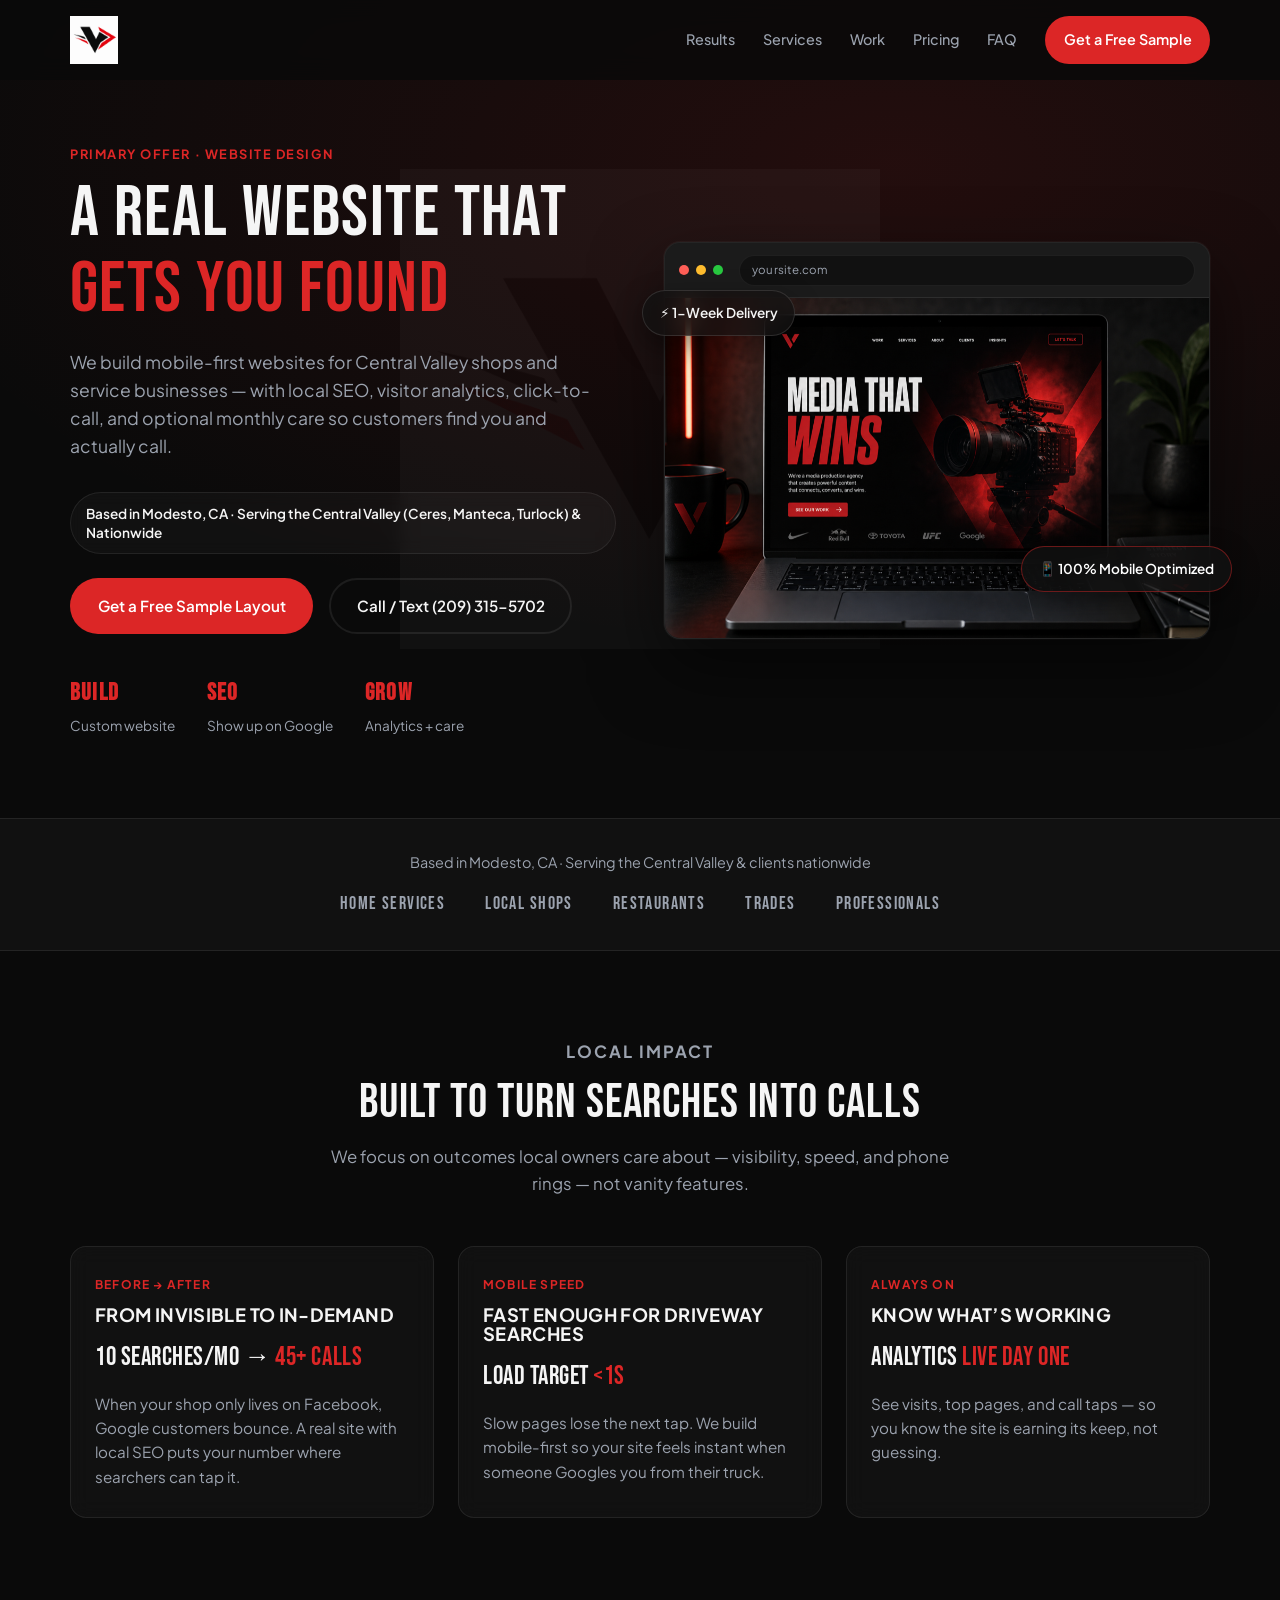
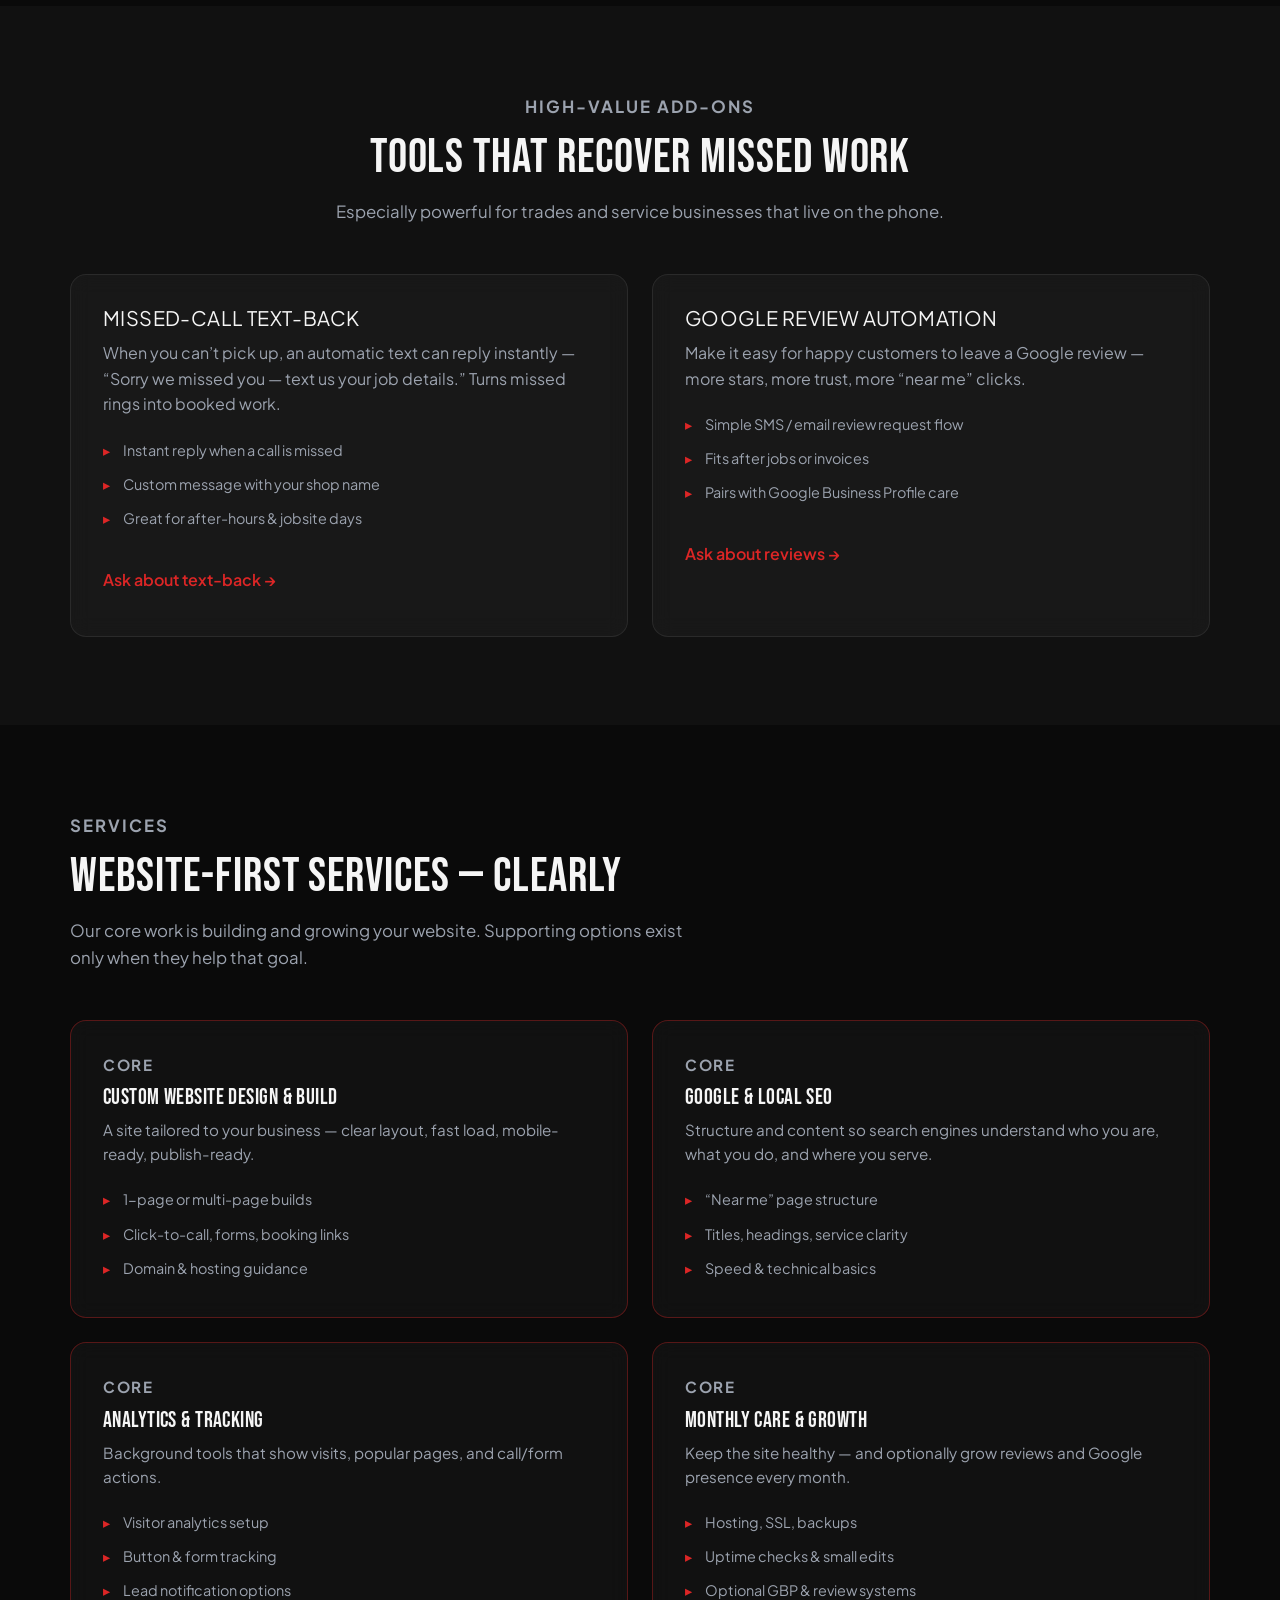
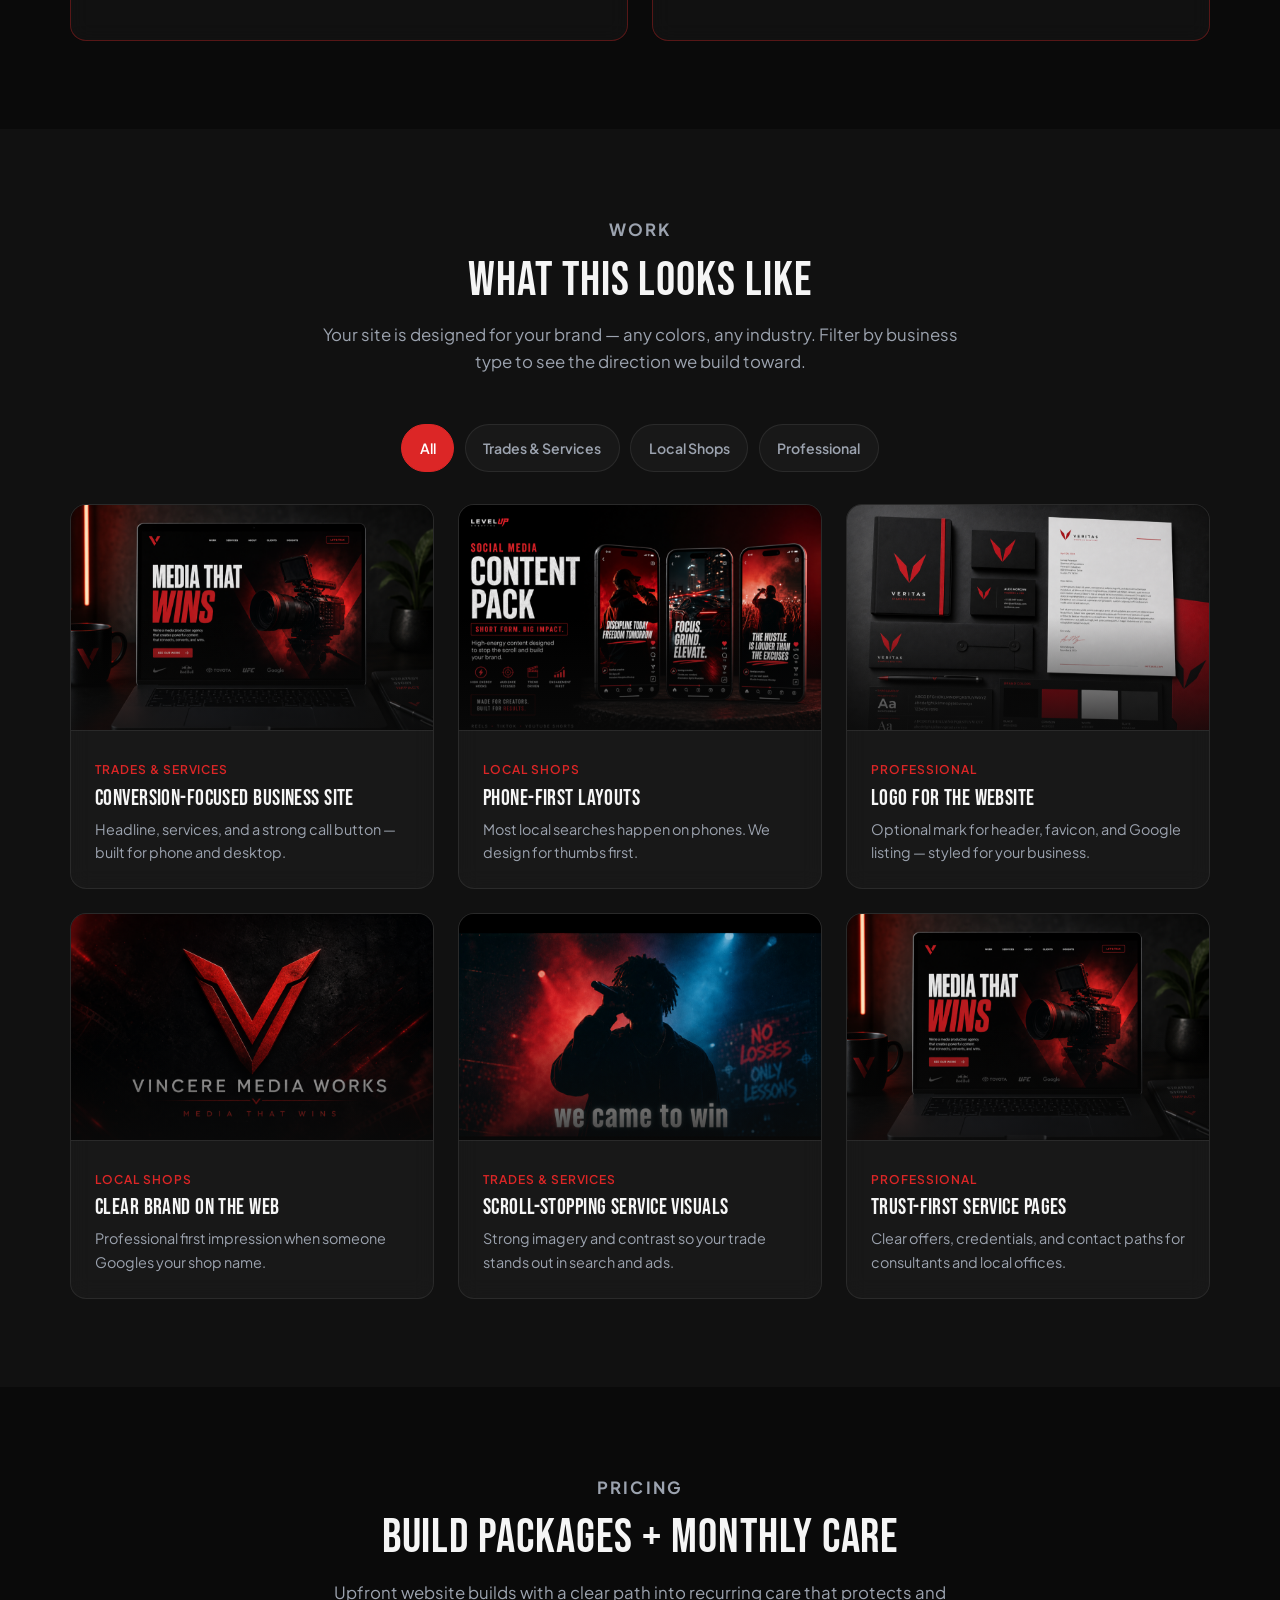
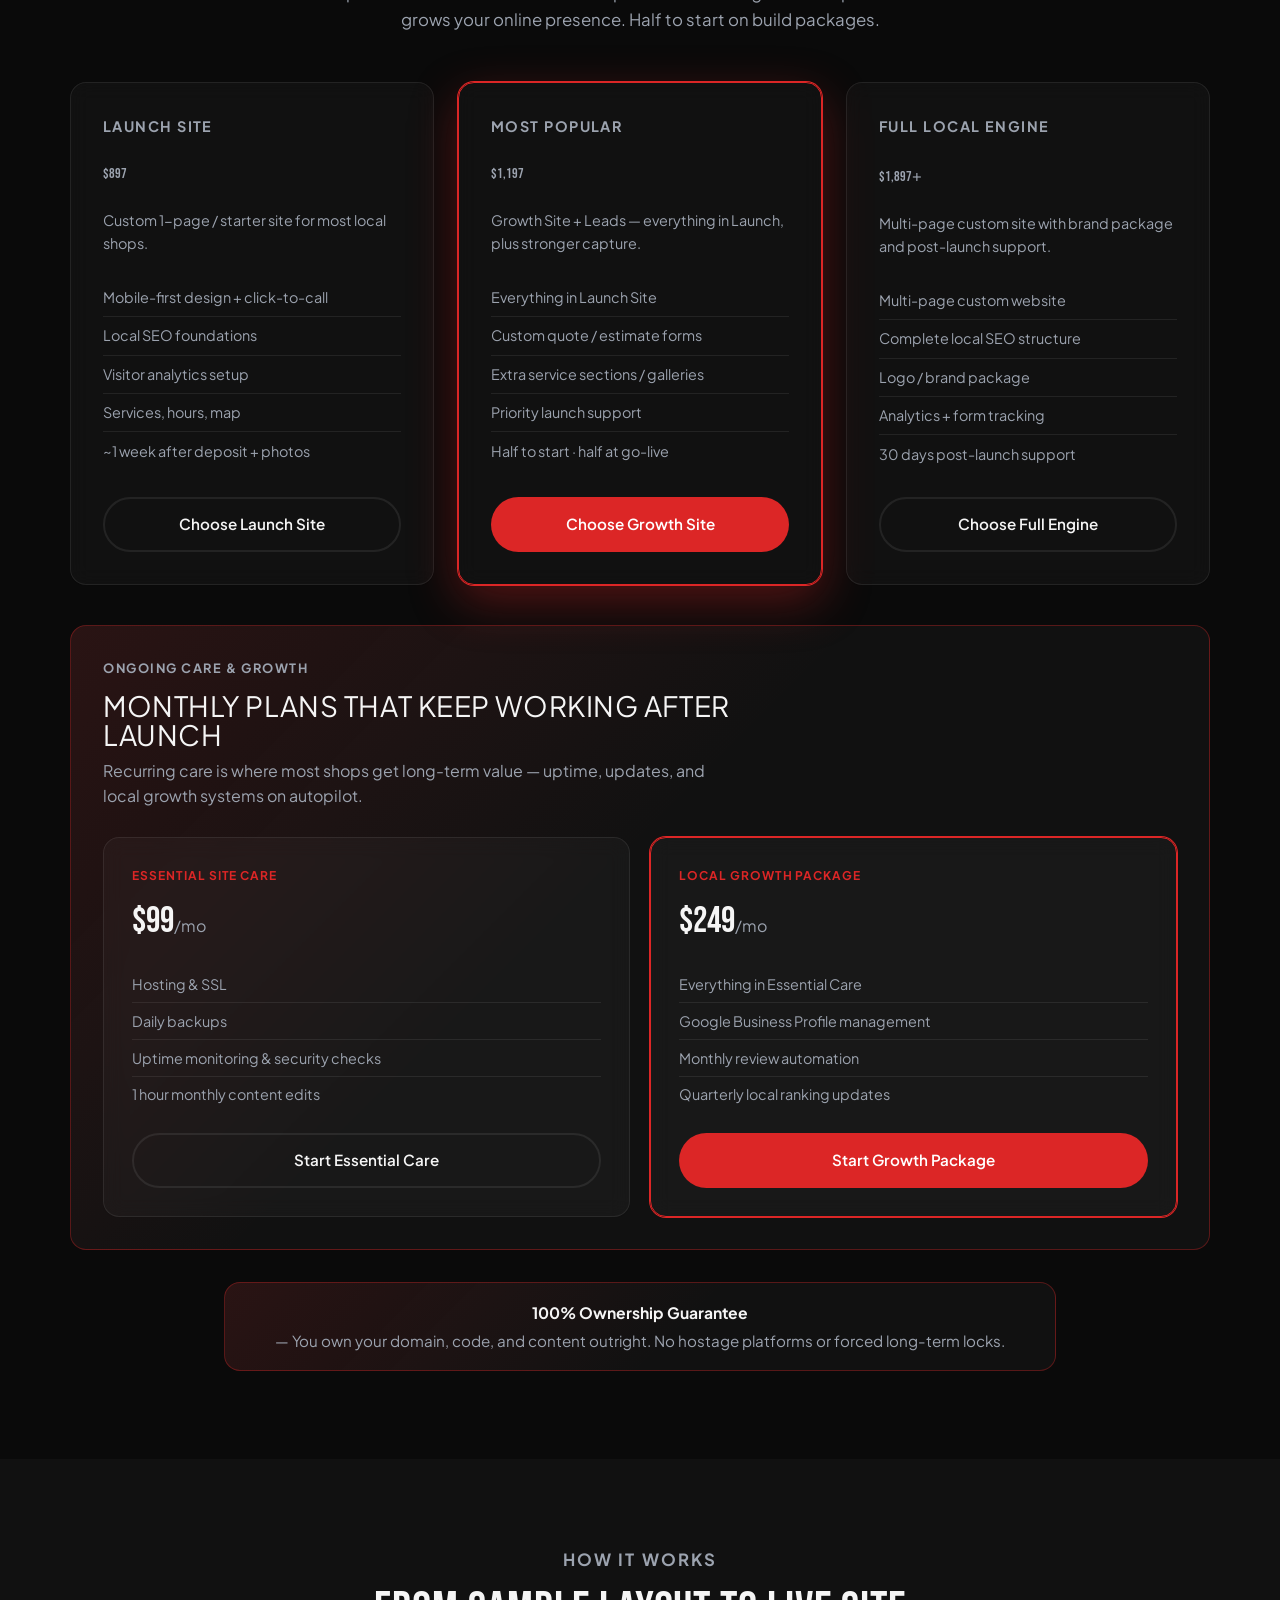
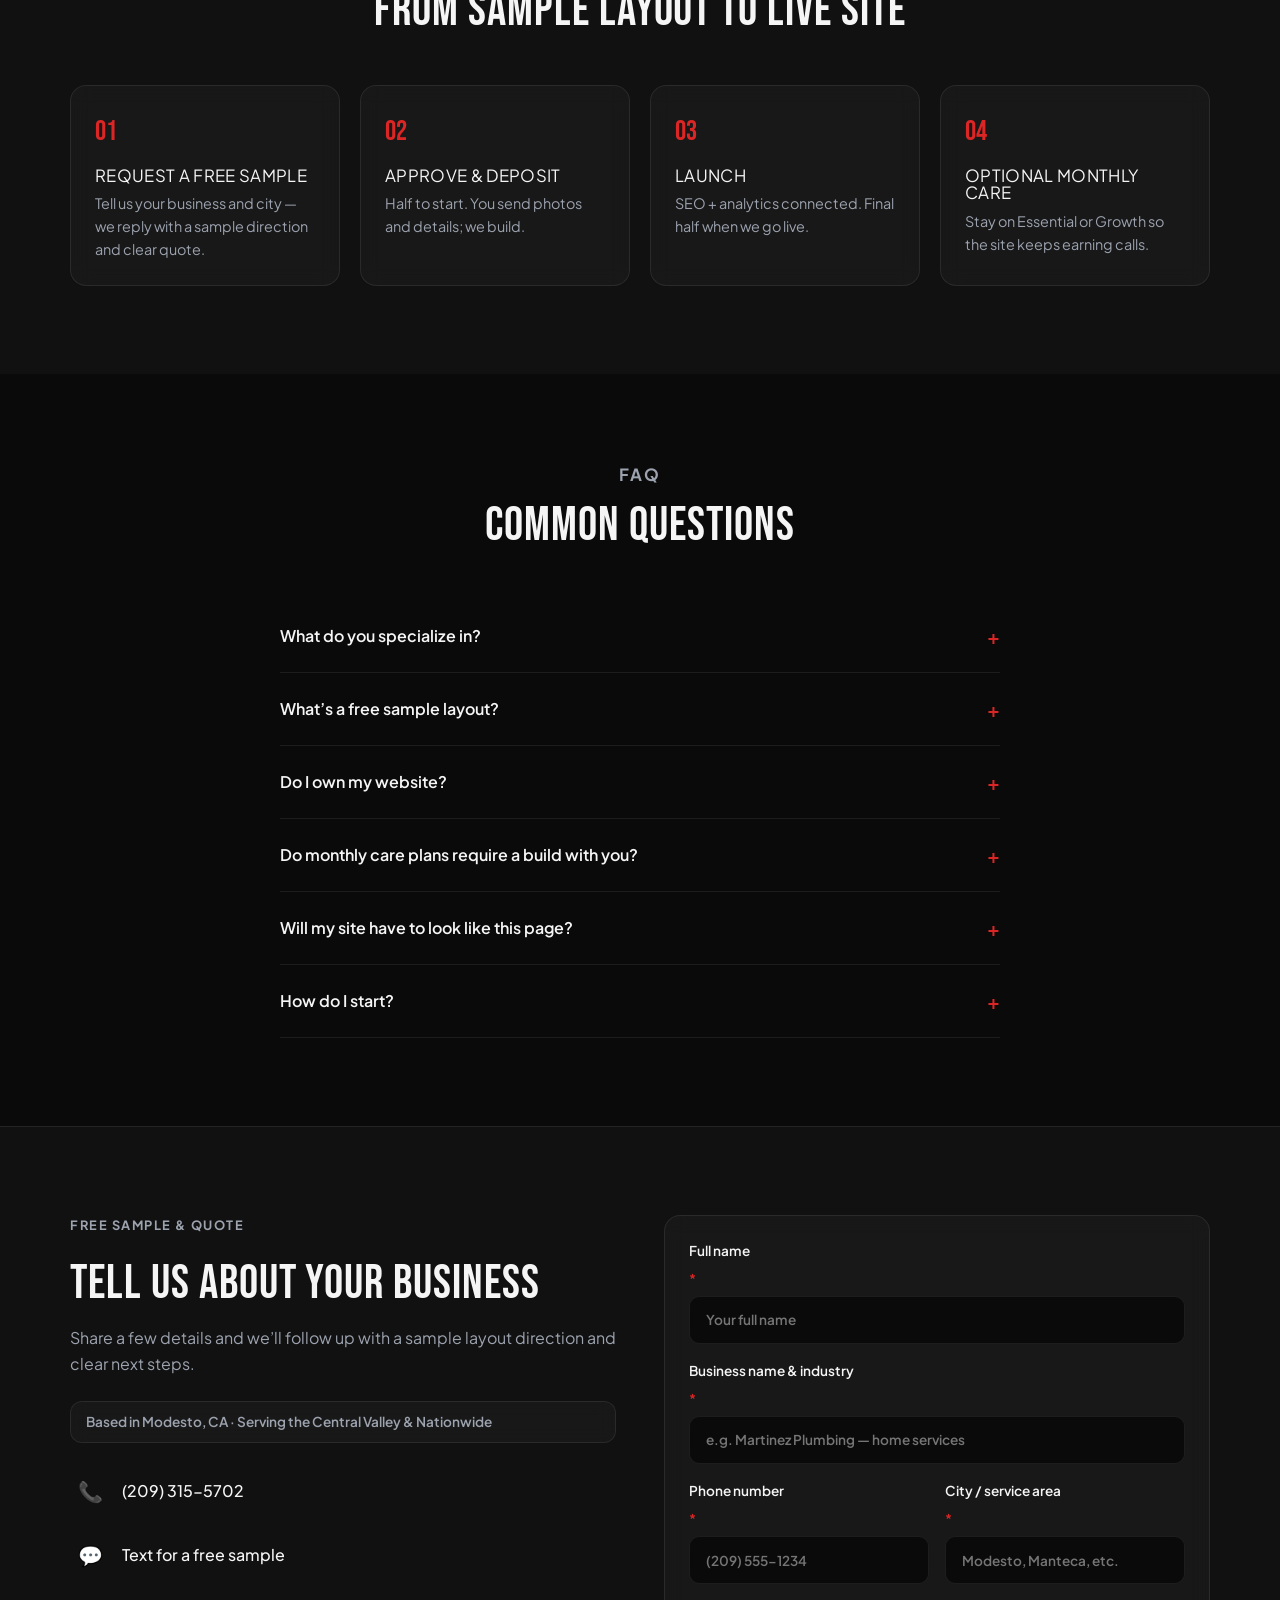
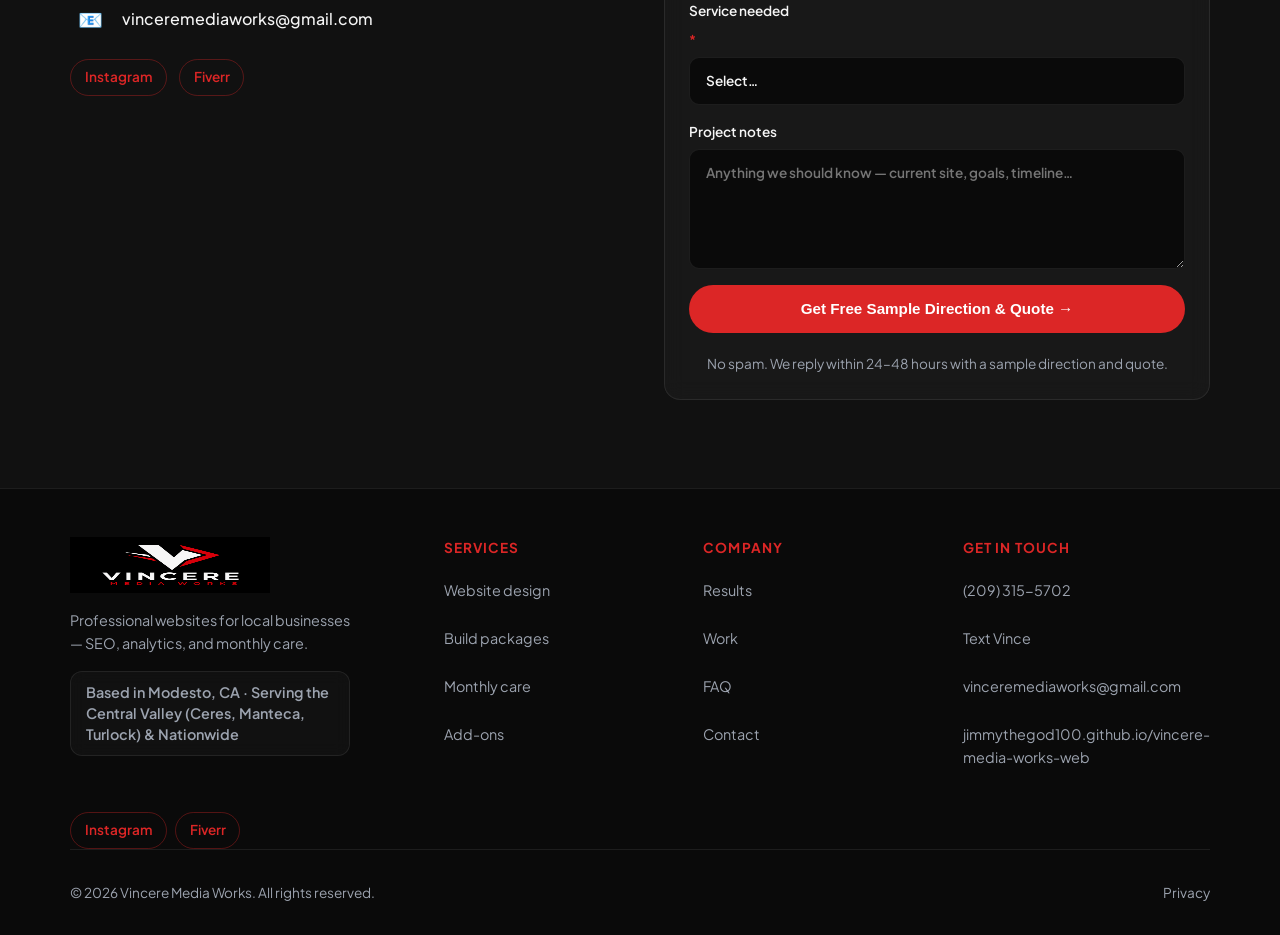
==== index.html @ ffb020d6 "Use Gmail as the live contact inbox and GitHub Pages as the site URL. Removes premature custom-domai" ====
<!DOCTYPE html>
<html lang="en">
<head>
  <meta charset="UTF-8">
  <meta name="viewport" content="width=device-width, initial-scale=1.0">
  <meta name="description" content="Vincere Media Works builds professional websites for local businesses — mobile-first design, SEO, visitor analytics, click-to-call, and monthly site care. Launch from $897. Call (209) 315-5702.">
  <meta name="theme-color" content="#0a0a0a">
  <meta name="author" content="Vincere Media Works">
  <meta name="geo.region" content="US-CA">
  <meta name="geo.placename" content="Modesto, California">
  <link rel="icon" href="images/icon.png" type="image/png">
  <link rel="apple-touch-icon" href="images/icon.png">
  <link rel="canonical" href="https://jimmythegod100.github.io/vincere-media-works-web/">
  <meta property="og:type" content="website">
  <meta property="og:site_name" content="Vincere Media Works">
  <meta property="og:title" content="Vincere Media Works — Websites That Get You Found">
  <meta property="og:description" content="Custom websites for local shops. SEO, analytics, missed-call text-back, and monthly care. Launch packages from $897. Based in Modesto, CA.">
  <meta property="og:url" content="https://jimmythegod100.github.io/vincere-media-works-web/">
  <meta property="og:image" content="https://jimmythegod100.github.io/vincere-media-works-web/images/og-image.png">
  <meta property="og:image:width" content="1200">
  <meta property="og:image:height" content="630">
  <meta name="twitter:card" content="summary_large_image">
  <meta name="twitter:title" content="Vincere Media Works — Website Design">
  <meta name="twitter:description" content="Websites that get local businesses found and called. SEO, analytics, and monthly care.">
  <meta name="twitter:image" content="https://jimmythegod100.github.io/vincere-media-works-web/images/og-image.png">
  <title>Vincere Media Works — Website Design, SEO &amp; Local Growth</title>
  <link rel="preconnect" href="https://fonts.googleapis.com">
  <link rel="preconnect" href="https://fonts.gstatic.com" crossorigin>
  <link href="https://fonts.googleapis.com/css2?family=Bebas+Neue&family=Plus+Jakarta+Sans:wght@400;500;600;700&display=swap" rel="stylesheet">
  <link rel="stylesheet" href="css/style.css">
  <script type="application/ld+json">
  {
    "@context": "https://schema.org",
    "@type": "LocalBusiness",
    "name": "Vincere Media Works",
    "url": "https://jimmythegod100.github.io/vincere-media-works-web/",
    "logo": "https://jimmythegod100.github.io/vincere-media-works-web/images/logo-light.png",
    "image": "https://jimmythegod100.github.io/vincere-media-works-web/images/og-image.png",
    "description": "Professional website design for local businesses — custom sites, local SEO, visitor analytics, missed-call text-back, review automation, and monthly website care.",
    "email": "vinceremediaworks@gmail.com",
    "telephone": "+1-209-315-5702",
    "address": {
      "@type": "PostalAddress",
      "addressLocality": "Modesto",
      "addressRegion": "CA",
      "addressCountry": "US"
    },
    "areaServed": [
      {"@type": "City", "name": "Modesto"},
      {"@type": "City", "name": "Manteca"},
      {"@type": "City", "name": "Ceres"},
      {"@type": "City", "name": "Turlock"},
      {"@type": "AdministrativeArea", "name": "Central Valley, California"},
      "US"
    ],
    "priceRange": "$99–$2500",
    "slogan": "Websites that get you found.",
    "sameAs": [
      "https://www.fiverr.com/vinceremedia_",
      "https://instagram.com/vinceremediaworks"
    ],
    "hasOfferCatalog": {
      "@type": "OfferCatalog",
      "name": "Website services",
      "itemListElement": [
        {"@type": "Offer", "price": "897", "priceCurrency": "USD", "itemOffered": {"@type": "Service", "name": "Launch Site"}},
        {"@type": "Offer", "price": "1197", "priceCurrency": "USD", "itemOffered": {"@type": "Service", "name": "Growth Site + Leads"}},
        {"@type": "Offer", "price": "1897", "priceCurrency": "USD", "itemOffered": {"@type": "Service", "name": "Full Local Engine"}},
        {"@type": "Offer", "price": "99", "priceCurrency": "USD", "itemOffered": {"@type": "Service", "name": "Essential Site Care (monthly)"}},
        {"@type": "Offer", "price": "249", "priceCurrency": "USD", "itemOffered": {"@type": "Service", "name": "Local Growth Package (monthly)"}}
      ]
    }
  }
  </script>
</head>
<body>
  <a class="skip-link" href="#main">Skip to content</a>

  <header class="site-header" id="top">
    <nav class="nav container" aria-label="Primary">
      <a href="#top" class="logo" aria-label="Vincere Media Works home">
        <img src="images/icon.png" alt="Vincere Media Works" width="48" height="48">
      </a>
      <button type="button" class="nav-toggle" aria-label="Open menu" aria-expanded="false">
        <span></span><span></span>
      </button>
      <ul class="nav-links">
        <li><a href="#impact">Results</a></li>
        <li><a href="#services">Services</a></li>
        <li><a href="#work">Work</a></li>
        <li><a href="#pricing">Pricing</a></li>
        <li><a href="#faq">FAQ</a></li>
        <li id="nav-book" hidden><a href="#book">Book a call</a></li>
        <li><a href="#contact" class="nav-cta">Get a Free Sample</a></li>
      </ul>
    </nav>
  </header>

  <main id="main">
    <section class="hero" aria-labelledby="hero-heading">
      <div class="container hero-grid">
        <div class="hero-content">
          <p class="eyebrow">Primary offer · Website design</p>
          <h1 id="hero-heading">A real website that <span class="text-accent">gets you found</span></h1>
          <p class="hero-lead">We build mobile-first websites for Central Valley shops and service businesses — with local SEO, visitor analytics, click-to-call, and optional monthly care so customers find you and actually call.</p>
          <p class="local-badge">Based in Modesto, CA · Serving the Central Valley (Ceres, Manteca, Turlock) &amp; Nationwide</p>
          <div class="hero-actions">
            <a href="#contact" class="btn btn-primary tap-target">Get a Free Sample Layout</a>
            <a href="tel:+12093155702" class="btn btn-ghost tap-target">Call / Text (209) 315-5702</a>
          </div>
          <div class="hero-stats">
            <div class="stat"><strong>Build</strong><span>Custom website</span></div>
            <div class="stat"><strong>SEO</strong><span>Show up on Google</span></div>
            <div class="stat"><strong>Grow</strong><span>Analytics + care</span></div>
          </div>
        </div>
        <div class="hero-visual">
          <div class="browser-frame" aria-hidden="false">
            <div class="browser-chrome">
              <span class="browser-dot"></span>
              <span class="browser-dot"></span>
              <span class="browser-dot"></span>
              <span class="browser-url">yoursite.com</span>
            </div>
            <div class="browser-viewport">
              <img
                src="images/portfolio/vmw-5-web.png"
                alt="Example business website mockup"
                width="560"
                height="374"
                loading="eager"
                decoding="async"
              >
            </div>
          </div>
          <div class="floating-badge badge-1">⚡ 1-Week Delivery</div>
          <div class="floating-badge badge-2">📱 100% Mobile Optimized</div>
        </div>
      </div>
    </section>

    <section class="trust-bar" aria-label="Service areas">
      <div class="container">
        <p>Based in Modesto, CA · Serving the Central Valley &amp; clients nationwide</p>
        <div class="trust-logos">
          <span>Home services</span>
          <span>Local shops</span>
          <span>Restaurants</span>
          <span>Trades</span>
          <span>Professionals</span>
        </div>
      </div>
    </section>

    <section class="section" id="impact" aria-labelledby="impact-heading">
      <div class="container">
        <div class="section-header center">
          <p class="eyebrow">Local impact</p>
          <h2 id="impact-heading">Built to turn searches into calls</h2>
          <p>We focus on outcomes local owners care about — visibility, speed, and phone rings — not vanity features.</p>
        </div>
        <div class="impact-grid">
          <article class="glass-card impact-card">
            <p class="impact-label">Before → After</p>
            <h3>From invisible to in-demand</h3>
            <p class="impact-stat">10 searches/mo → <span>45+ calls</span></p>
            <p>When your shop only lives on Facebook, Google customers bounce. A real site with local SEO puts your number where searchers can tap it.</p>
          </article>
          <article class="glass-card impact-card">
            <p class="impact-label">Mobile speed</p>
            <h3>Fast enough for driveway searches</h3>
            <p class="impact-stat">Load target <span>&lt;1s</span></p>
            <p>Slow pages lose the next tap. We build mobile-first so your site feels instant when someone Googles you from their truck.</p>
          </article>
          <article class="glass-card impact-card">
            <p class="impact-label">Always on</p>
            <h3>Know what’s working</h3>
            <p class="impact-stat">Analytics <span>live day one</span></p>
            <p>See visits, top pages, and call taps — so you know the site is earning its keep, not guessing.</p>
          </article>
        </div>
      </div>
    </section>

    <section class="section section-alt" id="addons-highlight" aria-labelledby="addons-heading">
      <div class="container">
        <div class="section-header center">
          <p class="eyebrow">High-value add-ons</p>
          <h2 id="addons-heading">Tools that recover missed work</h2>
          <p>Especially powerful for trades and service businesses that live on the phone.</p>
        </div>
        <div class="feature-duo">
          <article class="glass-card feature-box">
            <h3>Missed-call text-back</h3>
            <p>When you can’t pick up, an automatic text can reply instantly — “Sorry we missed you — text us your job details.” Turns missed rings into booked work.</p>
            <ul>
              <li>Instant reply when a call is missed</li>
              <li>Custom message with your shop name</li>
              <li>Great for after-hours &amp; jobsite days</li>
            </ul>
            <a href="#contact" class="service-cta tap-target" data-service="Missed-call text-back add-on">Ask about text-back →</a>
          </article>
          <article class="glass-card feature-box">
            <h3>Google review automation</h3>
            <p>Make it easy for happy customers to leave a Google review — more stars, more trust, more “near me” clicks.</p>
            <ul>
              <li>Simple SMS / email review request flow</li>
              <li>Fits after jobs or invoices</li>
              <li>Pairs with Google Business Profile care</li>
            </ul>
            <a href="#contact" class="service-cta tap-target" data-service="Google review automation add-on">Ask about reviews →</a>
          </article>
        </div>
      </div>
    </section>

    <section class="section" id="services" aria-labelledby="services-heading">
      <div class="container">
        <div class="section-header">
          <p class="eyebrow">Services</p>
          <h2 id="services-heading">Website-first services — clearly</h2>
          <p>Our core work is building and growing your website. Supporting options exist only when they help that goal.</p>
        </div>
        <div class="services-grid services-grid-core">
          <article class="glass-card service-card featured-service">
            <p class="service-kicker">Core</p>
            <h3>Custom website design &amp; build</h3>
            <p>A site tailored to your business — clear layout, fast load, mobile-ready, publish-ready.</p>
            <ul>
              <li>1-page or multi-page builds</li>
              <li>Click-to-call, forms, booking links</li>
              <li>Domain &amp; hosting guidance</li>
            </ul>
          </article>
          <article class="glass-card service-card featured-service">
            <p class="service-kicker">Core</p>
            <h3>Google &amp; local SEO</h3>
            <p>Structure and content so search engines understand who you are, what you do, and where you serve.</p>
            <ul>
              <li>“Near me” page structure</li>
              <li>Titles, headings, service clarity</li>
              <li>Speed &amp; technical basics</li>
            </ul>
          </article>
          <article class="glass-card service-card featured-service">
            <p class="service-kicker">Core</p>
            <h3>Analytics &amp; tracking</h3>
            <p>Background tools that show visits, popular pages, and call/form actions.</p>
            <ul>
              <li>Visitor analytics setup</li>
              <li>Button &amp; form tracking</li>
              <li>Lead notification options</li>
            </ul>
          </article>
          <article class="glass-card service-card featured-service">
            <p class="service-kicker">Core</p>
            <h3>Monthly care &amp; growth</h3>
            <p>Keep the site healthy — and optionally grow reviews and Google presence every month.</p>
            <ul>
              <li>Hosting, SSL, backups</li>
              <li>Uptime checks &amp; small edits</li>
              <li>Optional GBP &amp; review systems</li>
            </ul>
          </article>
        </div>
      </div>
    </section>

    <section class="section section-alt" id="work" aria-labelledby="work-heading">
      <div class="container">
        <div class="section-header center">
          <p class="eyebrow">Work</p>
          <h2 id="work-heading">What this looks like</h2>
          <p>Your site is designed for your brand — any colors, any industry. Filter by business type to see the direction we build toward.</p>
        </div>

        <div class="work-filters" role="group" aria-label="Filter portfolio examples">
          <button type="button" class="filter-btn is-active tap-target" data-filter="all" aria-pressed="true">All</button>
          <button type="button" class="filter-btn tap-target" data-filter="trades" aria-pressed="false">Trades &amp; Services</button>
          <button type="button" class="filter-btn tap-target" data-filter="shops" aria-pressed="false">Local Shops</button>
          <button type="button" class="filter-btn tap-target" data-filter="professional" aria-pressed="false">Professional</button>
        </div>

        <div class="work-grid" id="work-grid">
          <article class="glass-card work-card" data-category="trades">
            <div class="work-thumb">
              <img src="images/portfolio/vmw-5-web.png" alt="Business website mockup on a laptop" loading="lazy" width="1024" height="768" decoding="async">
            </div>
            <div class="work-body">
              <span class="work-label">Trades &amp; Services</span>
              <h3>Conversion-focused business site</h3>
              <p>Headline, services, and a strong call button — built for phone and desktop.</p>
            </div>
          </article>
          <article class="glass-card work-card" data-category="shops">
            <div class="work-thumb">
              <img src="images/portfolio/vmw-4-social.png" alt="Mobile website layouts on phone screens" loading="lazy" width="1024" height="768" decoding="async">
            </div>
            <div class="work-body">
              <span class="work-label">Local Shops</span>
              <h3>Phone-first layouts</h3>
              <p>Most local searches happen on phones. We design for thumbs first.</p>
            </div>
          </article>
          <article class="glass-card work-card" data-category="professional">
            <div class="work-thumb">
              <img src="images/portfolio/vmw-2-brand.png" alt="Logo materials for website use" loading="lazy" width="1024" height="768" decoding="async">
            </div>
            <div class="work-body">
              <span class="work-label">Professional</span>
              <h3>Logo for the website</h3>
              <p>Optional mark for header, favicon, and Google listing — styled for your business.</p>
            </div>
          </article>
          <article class="glass-card work-card" data-category="shops">
            <div class="work-thumb">
              <img src="images/portfolio/vmw-1-cover.png" alt="Branded website cover graphic" loading="lazy" width="1024" height="768" decoding="async">
            </div>
            <div class="work-body">
              <span class="work-label">Local Shops</span>
              <h3>Clear brand on the web</h3>
              <p>Professional first impression when someone Googles your shop name.</p>
            </div>
          </article>
          <article class="glass-card work-card" data-category="trades">
            <div class="work-thumb">
              <img src="images/portfolio/vmw-3-video.png" alt="Bold visual for service business marketing" loading="lazy" width="1024" height="768" decoding="async">
            </div>
            <div class="work-body">
              <span class="work-label">Trades &amp; Services</span>
              <h3>Scroll-stopping service visuals</h3>
              <p>Strong imagery and contrast so your trade stands out in search and ads.</p>
            </div>
          </article>
          <article class="glass-card work-card" data-category="professional">
            <div class="work-thumb">
              <img src="images/portfolio/vmw-5-web.png" alt="Clean professional website layout example" loading="lazy" width="1024" height="768" decoding="async">
            </div>
            <div class="work-body">
              <span class="work-label">Professional</span>
              <h3>Trust-first service pages</h3>
              <p>Clear offers, credentials, and contact paths for consultants and local offices.</p>
            </div>
          </article>
        </div>
      </div>
    </section>

    <section class="section" id="pricing" aria-labelledby="pricing-heading">
      <div class="container">
        <div class="section-header center">
          <p class="eyebrow">Pricing</p>
          <h2 id="pricing-heading">Build packages + monthly care</h2>
          <p>Upfront website builds with a clear path into recurring care that protects and grows your online presence. Half to start on build packages.</p>
        </div>

        <div class="pricing-grid">
          <article class="glass-card price-card">
            <p class="price-badge">Launch Site</p>
            <p class="price-amount">$897</p>
            <p>Custom 1-page / starter site for most local shops.</p>
            <ul class="price-features">
              <li>Mobile-first design + click-to-call</li>
              <li>Local SEO foundations</li>
              <li>Visitor analytics setup</li>
              <li>Services, hours, map</li>
              <li>~1 week after deposit + photos</li>
            </ul>
            <a href="#contact" class="btn btn-ghost tap-target" data-service="Launch Site — $897">Choose Launch Site</a>
          </article>
          <article class="glass-card price-card featured">
            <p class="price-badge">Most popular</p>
            <p class="price-amount">$1,197</p>
            <p>Growth Site + Leads — everything in Launch, plus stronger capture.</p>
            <ul class="price-features">
              <li>Everything in Launch Site</li>
              <li>Custom quote / estimate forms</li>
              <li>Extra service sections / galleries</li>
              <li>Priority launch support</li>
              <li>Half to start · half at go-live</li>
            </ul>
            <a href="#contact" class="btn btn-primary tap-target" data-service="Growth Site + Leads — $1,197">Choose Growth Site</a>
          </article>
          <article class="glass-card price-card">
            <p class="price-badge">Full Local Engine</p>
            <p class="price-amount">$1,897<span>+</span></p>
            <p>Multi-page custom site with brand package and post-launch support.</p>
            <ul class="price-features">
              <li>Multi-page custom website</li>
              <li>Complete local SEO structure</li>
              <li>Logo / brand package</li>
              <li>Analytics + form tracking</li>
              <li>30 days post-launch support</li>
            </ul>
            <a href="#contact" class="btn btn-ghost tap-target" data-service="Full Local Engine — $1,897+">Choose Full Engine</a>
          </article>
        </div>

        <aside class="mrr-panel" aria-labelledby="mrr-heading">
          <div class="mrr-header">
            <p class="eyebrow">Ongoing care &amp; growth</p>
            <h3 id="mrr-heading">Monthly plans that keep working after launch</h3>
            <p>Recurring care is where most shops get long-term value — uptime, updates, and local growth systems on autopilot.</p>
          </div>
          <div class="mrr-grid">
            <article class="glass-card mrr-card">
              <p class="mrr-badge">Essential Site Care</p>
              <p class="mrr-price">$99<span>/mo</span></p>
              <ul>
                <li>Hosting &amp; SSL</li>
                <li>Daily backups</li>
                <li>Uptime monitoring &amp; security checks</li>
                <li>1 hour monthly content edits</li>
              </ul>
              <a href="#contact" class="btn btn-ghost tap-target" data-service="Essential Site Care — $99/mo">Start Essential Care</a>
            </article>
            <article class="glass-card mrr-card mrr-featured">
              <p class="mrr-badge">Local Growth Package</p>
              <p class="mrr-price">$249<span>/mo</span></p>
              <ul>
                <li>Everything in Essential Care</li>
                <li>Google Business Profile management</li>
                <li>Monthly review automation</li>
                <li>Quarterly local ranking updates</li>
              </ul>
              <a href="#contact" class="btn btn-primary tap-target" data-service="Local Growth Package — $249/mo">Start Growth Package</a>
            </article>
          </div>
        </aside>

        <p class="ownership-badge" role="note">
          <strong>100% Ownership Guarantee</strong> — You own your domain, code, and content outright. No hostage platforms or forced long-term locks.
        </p>
      </div>
    </section>

    <section class="section section-alt" id="process" aria-labelledby="process-heading">
      <div class="container">
        <div class="section-header center">
          <p class="eyebrow">How it works</p>
          <h2 id="process-heading">From sample layout to live site</h2>
        </div>
        <ol class="process-grid">
          <li class="glass-card process-step">
            <span class="process-num">01</span>
            <h3>Request a free sample</h3>
            <p>Tell us your business and city — we reply with a sample direction and clear quote.</p>
          </li>
          <li class="glass-card process-step">
            <span class="process-num">02</span>
            <h3>Approve &amp; deposit</h3>
            <p>Half to start. You send photos and details; we build.</p>
          </li>
          <li class="glass-card process-step">
            <span class="process-num">03</span>
            <h3>Launch</h3>
            <p>SEO + analytics connected. Final half when we go live.</p>
          </li>
          <li class="glass-card process-step">
            <span class="process-num">04</span>
            <h3>Optional monthly care</h3>
            <p>Stay on Essential or Growth so the site keeps earning calls.</p>
          </li>
        </ol>
      </div>
    </section>

    <section class="section" id="faq" aria-labelledby="faq-heading">
      <div class="container">
        <div class="section-header center">
          <p class="eyebrow">FAQ</p>
          <h2 id="faq-heading">Common questions</h2>
        </div>
        <div class="faq-list">
          <details class="faq-item">
            <summary>What do you specialize in?</summary>
            <p>Website design and build for local businesses — plus local SEO, visitor analytics, and monthly care. Logo work is available as an add-on for the site.</p>
          </details>
          <details class="faq-item">
            <summary>What’s a free sample layout?</summary>
            <p>A quick visual direction of how your site could look for your business type — so you can decide before you pay a deposit.</p>
          </details>
          <details class="faq-item">
            <summary>Do I own my website?</summary>
            <p>Yes. You own your domain, code, and content outright. No hostage platforms or forced long-term locks.</p>
          </details>
          <details class="faq-item">
            <summary>Do monthly care plans require a build with you?</summary>
            <p>They’re designed for sites we launch. If you have an existing site, ask us — we may still be able to take over care after a short audit.</p>
          </details>
          <details class="faq-item">
            <summary>Will my site have to look like this page?</summary>
            <p>No. This page uses our company brand. Your website is designed for your business — colors, layout, and tone matched to you.</p>
          </details>
          <details class="faq-item">
            <summary>How do I start?</summary>
            <p>Use the form below, or call/text <a href="tel:+12093155702">(209) 315-5702</a>. We reply within 24–48 hours.</p>
          </details>
        </div>
      </div>
    </section>

    <section class="section contact-section" id="contact" aria-labelledby="contact-heading">
      <div class="container contact-grid">
        <div class="contact-info">
          <p class="eyebrow">Free sample &amp; quote</p>
          <h2 id="contact-heading">Tell us about your business</h2>
          <p>Share a few details and we’ll follow up with a sample layout direction and clear next steps.</p>
          <p class="local-badge local-badge-inline">Based in Modesto, CA · Serving the Central Valley &amp; Nationwide</p>
          <div class="contact-detail">
            <span class="contact-icon" aria-hidden="true">📞</span>
            <a class="tap-target" href="tel:+12093155702">(209) 315-5702</a>
          </div>
          <div class="contact-detail">
            <span class="contact-icon" aria-hidden="true">💬</span>
            <a class="tap-target" id="contact-sms" href="sms:+12093155702?body=Hi%20Vince%20%E2%80%94%20I%27d%20like%20a%20free%20sample%20layout.">Text for a free sample</a>
          </div>
          <div class="contact-detail">
            <span class="contact-icon" aria-hidden="true">📧</span>
            <a class="tap-target" id="contact-email" href="mailto:vinceremediaworks@gmail.com">vinceremediaworks@gmail.com</a>
          </div>
          <div id="contact-social" hidden aria-label="Social links"></div>
          <div id="payment-links" hidden aria-label="Payment options"></div>
        </div>

        <form
          class="glass-card contact-form"
          id="lead-form"
          action="https://formsubmit.co/vinceremediaworks@gmail.com"
          method="POST"
          novalidate
        >
          <input type="hidden" name="_subject" id="form-subject" value="Website inquiry — Vincere Media Works">
          <input type="hidden" name="_next" value="request-received.html">
          <input type="hidden" name="_captcha" value="false">
          <input type="hidden" name="_template" value="table">
          <input type="text" name="_honey" tabindex="-1" autocomplete="off" class="honey" aria-hidden="true">

          <label for="full-name">
            Full name <span class="req" aria-hidden="true">*</span>
            <input id="full-name" type="text" name="full_name" required autocomplete="name" placeholder="Your full name" aria-required="true">
          </label>

          <label for="business-industry">
            Business name &amp; industry <span class="req" aria-hidden="true">*</span>
            <input id="business-industry" type="text" name="business_industry" required placeholder="e.g. Martinez Plumbing — home services" aria-required="true">
          </label>

          <div class="form-row">
            <label for="phone">
              Phone number <span class="req" aria-hidden="true">*</span>
              <input id="phone" type="tel" name="phone" required autocomplete="tel" inputmode="tel" placeholder="(209) 555-1234" aria-required="true">
            </label>
            <label for="city-area">
              City / service area <span class="req" aria-hidden="true">*</span>
              <input id="city-area" type="text" name="city_service_area" required placeholder="Modesto, Manteca, etc." aria-required="true">
            </label>
          </div>

          <label for="service-select">
            Service needed <span class="req" aria-hidden="true">*</span>
            <select id="service-select" name="service_needed" required aria-required="true">
              <option value="">Select…</option>
              <option>New Website Build</option>
              <option>Website Rebuild</option>
              <option>Google &amp; Local SEO</option>
              <option>Monthly Care Plan</option>
              <option>Launch Site — $897</option>
              <option>Growth Site + Leads — $1,197</option>
              <option>Full Local Engine — $1,897+</option>
              <option>Essential Site Care — $99/mo</option>
              <option>Local Growth Package — $249/mo</option>
              <option>Missed-call text-back add-on</option>
              <option>Google review automation add-on</option>
            </select>
          </label>

          <label for="project-description">
            Project notes
            <textarea id="project-description" name="project_description" rows="4" placeholder="Anything we should know — current site, goals, timeline…"></textarea>
          </label>

          <button type="submit" class="btn btn-primary tap-target">Get Free Sample Direction &amp; Quote →</button>
          <p class="form-note">No spam. We reply within 24–48 hours with a sample direction and quote.</p>
        </form>
      </div>
    </section>

    <section class="section" id="book" hidden>
      <div class="container">
        <div class="section-header center">
          <p class="eyebrow">Schedule</p>
          <h2>Book a discovery call</h2>
        </div>
        <div id="calendly-embed"></div>
      </div>
    </section>
  </main>

  <footer class="site-footer">
    <div class="container">
      <div class="footer-grid">
        <div class="footer-brand">
          <img src="images/logo-dark-bg.png" alt="Vincere Media Works" width="200" height="112">
          <p>Professional websites for local businesses — SEO, analytics, and monthly care.</p>
          <p class="local-badge local-badge-footer">Based in Modesto, CA · Serving the Central Valley (Ceres, Manteca, Turlock) &amp; Nationwide</p>
        </div>
        <div class="footer-col">
          <h4>Services</h4>
          <a class="tap-target" href="#services">Website design</a>
          <a class="tap-target" href="#pricing">Build packages</a>
          <a class="tap-target" href="#pricing">Monthly care</a>
          <a class="tap-target" href="#addons-highlight">Add-ons</a>
        </div>
        <div class="footer-col">
          <h4>Company</h4>
          <a class="tap-target" href="#impact">Results</a>
          <a class="tap-target" href="#work">Work</a>
          <a class="tap-target" href="#faq">FAQ</a>
          <a class="tap-target" href="#contact">Contact</a>
        </div>
        <div class="footer-col">
          <h4>Get in touch</h4>
          <a class="tap-target" href="tel:+12093155702">(209) 315-5702</a>
          <a class="tap-target" id="footer-sms" href="sms:+12093155702">Text Vince</a>
          <a class="tap-target" id="footer-email" href="mailto:vinceremediaworks@gmail.com">vinceremediaworks@gmail.com</a>
          <a class="tap-target" href="https://jimmythegod100.github.io/vincere-media-works-web/">jimmythegod100.github.io/vincere-media-works-web</a>
        </div>
      </div>
      <div id="footer-social" hidden aria-label="Social links"></div>
      <div class="footer-bottom">
        <p>&copy; <span id="year"></span> Vincere Media Works. All rights reserved.</p>
        <a href="privacy.html">Privacy</a>
      </div>
    </div>
  </footer>

  <div class="sticky-cta" role="region" aria-label="Quick contact">
    <a href="tel:+12093155702" class="sticky-cta-call tap-target">📞 Call Now</a>
    <a href="sms:+12093155702?body=Hi%20Vince%20%E2%80%94%20I%27d%20like%20a%20free%20sample%20layout." class="sticky-cta-text tap-target">💬 Text Vince</a>
  </div>

  <script src="js/site-config.js"></script>
  <script src="js/integrations.js"></script>
  <script src="js/main.js"></script>
</body>
</html>
---- css/style.css ----
/* Vincere Media Works — red & black theme */

:root {
  --bg: #0a0a0a;
  --bg-alt: #111111;
  --bg-card: rgba(255, 255, 255, 0.03);
  --bg-card-solid: #161616;
  --bg-card-hover: rgba(255, 255, 255, 0.055);
  --text: #f5f5f5;
  --text-muted: #9ca3af;
  --red: #dc2626;
  --red-bright: #ef4444;
  --accent-color: #dc2626;
  --red-soft: rgba(220, 38, 38, 0.12);
  --red-glow: rgba(220, 38, 38, 0.35);
  --border: rgba(255, 255, 255, 0.08);
  --radius: 12px;
  --radius-lg: 16px;
  --font: 'Plus Jakarta Sans', system-ui, sans-serif;
  --font-display: 'Bebas Neue', 'Arial Narrow', sans-serif;
  --container: 1140px;
  --header-h: 80px;
  --glass-bg: rgba(255, 255, 255, 0.03);
  --glass-border: rgba(255, 255, 255, 0.08);
  --ease: cubic-bezier(0.22, 1, 0.36, 1);
}

*, *::before, *::after {
  box-sizing: border-box;
  margin: 0;
  padding: 0;
}

html {
  scroll-behavior: smooth;
  scroll-padding-top: var(--header-h);
}

body {
  font-family: var(--font);
  background: var(--bg);
  color: var(--text);
  line-height: 1.6;
  -webkit-font-smoothing: antialiased;
}

img { max-width: 100%; display: block; height: auto; }

a { color: inherit; text-decoration: none; }

ul { list-style: none; }

.container {
  width: min(var(--container), 100% - 2.5rem);
  margin-inline: auto;
}

.skip-link {
  position: absolute;
  left: -9999px;
  top: 0;
  background: var(--red);
  color: #fff;
  padding: 0.75rem 1rem;
  z-index: 9999;
}

.skip-link:focus { left: 1rem; top: 1rem; }

.eyebrow {
  font-size: 0.8rem;
  font-weight: 700;
  letter-spacing: 0.12em;
  text-transform: uppercase;
  color: var(--accent-color);
  margin-bottom: 0.75rem;
}

.text-accent { color: var(--accent-color); }

.glass-card {
  background: var(--glass-bg);
  border: 1px solid var(--glass-border);
  border-radius: var(--radius-lg);
  backdrop-filter: blur(10px);
  -webkit-backdrop-filter: blur(10px);
  transition: transform 0.28s var(--ease), border-color 0.28s var(--ease), background 0.28s var(--ease), box-shadow 0.28s var(--ease);
}

.glass-card:hover {
  transform: translateY(-4px);
  background: var(--bg-card-hover);
  border-color: rgba(255, 255, 255, 0.14);
  box-shadow: 0 18px 40px rgba(0, 0, 0, 0.35);
}

.section-alt { background: var(--bg-alt); }

.local-badge {
  display: inline-flex;
  align-items: center;
  max-width: 65ch;
  margin: 0 0 1.5rem;
  padding: 0.65rem 0.95rem;
  font-size: 0.85rem;
  font-weight: 600;
  line-height: 1.45;
  color: var(--text);
  background: var(--glass-bg);
  border: 1px solid var(--glass-border);
  border-radius: 999px;
  backdrop-filter: blur(8px);
}

.local-badge-inline {
  display: block;
  margin-bottom: 1.25rem;
  border-radius: var(--radius);
}

.local-badge-footer {
  display: block;
  margin-top: 1rem;
  border-radius: var(--radius);
  max-width: 34rem;
}

h1, h2, h3 {
  font-family: var(--font-display);
  font-weight: 400;
  line-height: 1.05;
  letter-spacing: 0.02em;
  text-transform: uppercase;
}

h1 {
  font-size: clamp(2.8rem, 6vw, 4.5rem);
  margin-bottom: 1.25rem;
}

h2 {
  font-size: clamp(2rem, 4vw, 3rem);
  margin-bottom: 1rem;
}

h3 {
  font-size: 1.35rem;
  margin-bottom: 0.5rem;
}

.section {
  padding: 5.5rem 0;
}

.section-header {
  max-width: 640px;
  margin-bottom: 3rem;
}

.section-header p {
  color: var(--text-muted);
  font-size: 1.05rem;
  max-width: 65ch;
}

.section-header.center p {
  margin-inline: auto;
}

.hero-lead,
.contact-info > p,
.impact-card > p:last-child,
.feature-box > p,
.service-card > p,
.work-body p,
.mrr-header p,
.faq-item p,
.footer-brand p {
  max-width: 65ch;
}

.section-header.center {
  text-align: center;
  margin-inline: auto;
}

/* Header */

.site-header {
  position: fixed;
  inset: 0 0 auto;
  z-index: 100;
  height: var(--header-h);
  background: rgba(10, 10, 10, 0.85);
  backdrop-filter: blur(12px);
  border-bottom: 1px solid transparent;
  transition: border-color 0.2s, box-shadow 0.2s;
}

.site-header.scrolled {
  border-color: var(--border);
  box-shadow: 0 8px 32px rgba(0, 0, 0, 0.45);
}

.nav {
  display: flex;
  align-items: center;
  justify-content: space-between;
  height: 100%;
}

.logo img {
  height: 48px;
  width: auto;
}

.nav-toggle {
  display: none;
  flex-direction: column;
  gap: 5px;
  background: none;
  border: none;
  cursor: pointer;
  padding: 0.5rem;
}

.nav-toggle span {
  display: block;
  width: 24px;
  height: 2px;
  background: var(--text);
  transition: transform 0.2s;
}

.nav-links {
  display: flex;
  align-items: center;
  gap: 1.75rem;
}

.nav-links a {
  font-size: 0.9rem;
  font-weight: 500;
  color: var(--text-muted);
  transition: color 0.2s;
}

.nav-links a:hover { color: var(--text); }

.nav-cta {
  background: var(--red) !important;
  color: #fff !important;
  padding: 0.55rem 1.15rem;
  border-radius: 999px;
  font-weight: 600 !important;
}

.nav-cta:hover { background: var(--red-bright) !important; }

/* Buttons */

.btn {
  display: inline-flex;
  align-items: center;
  justify-content: center;
  gap: 0.5rem;
  padding: 0.85rem 1.6rem;
  border-radius: 999px;
  font-weight: 600;
  font-size: 0.95rem;
  border: 2px solid transparent;
  cursor: pointer;
  transition: transform 0.15s, background 0.2s, border-color 0.2s;
}

.btn:hover { transform: translateY(-1px); }

.btn-primary {
  background: var(--red);
  color: #fff;
}

.btn-primary:hover { background: var(--red-bright); }

.btn-ghost {
  background: transparent;
  border-color: var(--border);
  color: var(--text);
}

.btn-ghost:hover {
  border-color: var(--red);
  color: var(--red);
}

/* Hero */

.hero {
  padding: calc(var(--header-h) + 4rem) 0 5rem;
  background:
    radial-gradient(ellipse 80% 60% at 70% 20%, var(--red-soft), transparent),
    var(--bg);
  position: relative;
  overflow: hidden;
}

.hero::before {
  content: '';
  position: absolute;
  inset: 0;
  background: url('../images/icon.png') center / 480px no-repeat;
  opacity: 0.03;
  pointer-events: none;
}

.hero-grid {
  display: grid;
  grid-template-columns: 1fr 1fr;
  gap: 3rem;
  align-items: center;
  position: relative;
}

.hero-lead {
  font-size: 1.1rem;
  color: var(--text-muted);
  max-width: 520px;
  margin-bottom: 2rem;
}

.hero-actions {
  display: flex;
  flex-wrap: wrap;
  gap: 1rem;
  margin-bottom: 2.5rem;
}

.hero-stats {
  display: flex;
  gap: 2rem;
  flex-wrap: wrap;
}

.stat strong {
  display: block;
  font-family: var(--font-display);
  font-size: 1.5rem;
  color: var(--red);
  letter-spacing: 0.05em;
}

.stat span {
  font-size: 0.85rem;
  color: var(--text-muted);
}

.hero-visual {
  position: relative;
  display: flex;
  justify-content: center;
}

.hero-logo-wrap {
  background: var(--glass-bg);
  border: 1px solid var(--glass-border);
  border-radius: var(--radius-lg);
  padding: 2rem;
  box-shadow: 0 24px 64px rgba(0, 0, 0, 0.5);
}

.hero-logo-wrap img {
  max-width: 420px;
  margin: 0 auto;
}

.browser-frame {
  width: min(100%, 560px);
  background: #121212;
  border: 1px solid var(--glass-border);
  border-radius: var(--radius-lg);
  overflow: hidden;
  box-shadow:
    0 28px 70px rgba(0, 0, 0, 0.55),
    0 0 0 1px rgba(255, 255, 255, 0.04);
}

.browser-chrome {
  display: flex;
  align-items: center;
  gap: 0.45rem;
  padding: 0.7rem 0.85rem;
  background: rgba(255, 255, 255, 0.04);
  border-bottom: 1px solid var(--glass-border);
}

.browser-dot {
  width: 10px;
  height: 10px;
  border-radius: 50%;
  background: #3a3a3a;
}

.browser-dot:nth-child(1) { background: #ff5f57; }
.browser-dot:nth-child(2) { background: #febc2e; }
.browser-dot:nth-child(3) { background: #28c840; }

.browser-url {
  margin-left: 0.55rem;
  flex: 1;
  padding: 0.35rem 0.75rem;
  border-radius: 999px;
  background: rgba(0, 0, 0, 0.35);
  border: 1px solid rgba(255, 255, 255, 0.06);
  font-size: 0.72rem;
  color: var(--text-muted);
  letter-spacing: 0.02em;
  white-space: nowrap;
  overflow: hidden;
  text-overflow: ellipsis;
}

.browser-viewport {
  aspect-ratio: 16 / 10;
  background: #0d0d0d;
}

.browser-viewport img {
  width: 100%;
  height: 100%;
  object-fit: cover;
}

.floating-badge {
  position: absolute;
  z-index: 2;
  background: rgba(18, 18, 18, 0.72);
  border: 1px solid rgba(255, 255, 255, 0.12);
  padding: 0.7rem 1.05rem;
  border-radius: 999px;
  font-size: 0.85rem;
  font-weight: 600;
  white-space: nowrap;
  backdrop-filter: blur(12px);
  -webkit-backdrop-filter: blur(12px);
  box-shadow: 0 10px 28px rgba(0, 0, 0, 0.4);
}

.badge-1 { top: 12%; left: -4%; }
.badge-2 {
  bottom: 12%;
  right: -4%;
  border-color: rgba(220, 38, 38, 0.45);
  color: #fff;
}

/* Trust bar */

.trust-bar {
  padding: 2rem 0;
  background: var(--bg-alt);
  border-block: 1px solid var(--border);
  text-align: center;
}

.trust-bar p {
  font-size: 0.9rem;
  color: var(--text-muted);
  margin-bottom: 1rem;
}

.trust-logos {
  display: flex;
  flex-wrap: wrap;
  justify-content: center;
  gap: 1.5rem 2.5rem;
}

.trust-logos span {
  font-family: var(--font-display);
  font-size: 1.1rem;
  letter-spacing: 0.08em;
  text-transform: uppercase;
  color: var(--text-muted);
}

/* Services */

.services-grid {
  display: grid;
  grid-template-columns: repeat(auto-fit, minmax(280px, 1fr));
  gap: 1.5rem;
}

.service-card {
  background: var(--glass-bg);
  border: 1px solid var(--glass-border);
  border-radius: var(--radius-lg);
  padding: 2rem;
  transition: border-color 0.28s var(--ease), transform 0.28s var(--ease), background 0.28s var(--ease), box-shadow 0.28s var(--ease);
}

.service-card:hover {
  border-color: rgba(220, 38, 38, 0.35);
  transform: translateY(-4px);
  background: var(--bg-card-hover);
  box-shadow: 0 18px 40px rgba(0, 0, 0, 0.35);
}

.service-icon {
  width: 56px;
  height: 56px;
  margin-bottom: 1.25rem;
  border-radius: 12px;
  background: var(--red-soft);
  display: grid;
  place-items: center;
  font-size: 1.5rem;
}

.service-card p {
  color: var(--text-muted);
  font-size: 0.95rem;
}

.service-card ul {
  margin-top: 1rem;
}

.service-card li {
  font-size: 0.9rem;
  color: var(--text-muted);
  padding: 0.35rem 0;
  padding-left: 1.25rem;
  position: relative;
}

.service-card li::before {
  content: '▸';
  position: absolute;
  left: 0;
  color: var(--red);
}

/* About */

.about-grid {
  display: grid;
  grid-template-columns: 1fr 1.2fr;
  gap: 3rem;
  align-items: center;
}

.about-visual {
  background: var(--bg-card);
  border: 1px solid var(--border);
  border-radius: var(--radius-lg);
  padding: 2.5rem;
  text-align: center;
}

.about-visual img {
  max-width: 280px;
  margin: 0 auto 1.5rem;
}

.about-tagline {
  font-family: var(--font-display);
  font-size: 1.4rem;
  letter-spacing: 0.06em;
  color: var(--red);
}

.about-content p {
  color: var(--text-muted);
  margin-bottom: 1rem;
}

.about-list {
  display: grid;
  grid-template-columns: 1fr 1fr;
  gap: 0.75rem;
  margin-top: 1.5rem;
}

.about-list li {
  font-size: 0.9rem;
  font-weight: 600;
  padding: 0.65rem 1rem;
  background: var(--bg-card);
  border-radius: 8px;
  border-left: 3px solid var(--red);
}

/* Work / portfolio styles */

.work-grid {
  display: grid;
  grid-template-columns: repeat(auto-fit, minmax(300px, 1fr));
  gap: 1.5rem;
}

.work-filters {
  display: flex;
  flex-wrap: wrap;
  justify-content: center;
  gap: 0.65rem;
  margin: 0 auto 2rem;
  max-width: 720px;
}

.filter-btn {
  min-height: 48px;
  padding: 0.65rem 1.1rem;
  border-radius: 999px;
  border: 1px solid var(--glass-border);
  background: var(--glass-bg);
  color: var(--text-muted);
  font: inherit;
  font-size: 0.88rem;
  font-weight: 600;
  cursor: pointer;
  transition: background 0.2s, color 0.2s, border-color 0.2s, transform 0.2s;
}

.filter-btn:hover {
  color: var(--text);
  border-color: rgba(255, 255, 255, 0.18);
  transform: translateY(-1px);
}

.filter-btn.is-active {
  background: var(--red);
  border-color: var(--red);
  color: #fff;
}

.work-card {
  background: var(--glass-bg);
  border: 1px solid var(--glass-border);
  border-radius: var(--radius-lg);
  overflow: hidden;
  transition: border-color 0.28s var(--ease), transform 0.28s var(--ease), opacity 0.28s var(--ease), box-shadow 0.28s var(--ease);
}

.work-card.is-hidden {
  display: none;
}

.work-card:hover {
  border-color: rgba(220, 38, 38, 0.4);
  transform: translateY(-4px);
  box-shadow: 0 18px 40px rgba(0, 0, 0, 0.35);
}

.work-thumb {
  aspect-ratio: 16 / 10;
  background: linear-gradient(135deg, #1a1a1a, #0a0a0a);
  display: grid;
  place-items: center;
  border-bottom: 1px solid var(--border);
  position: relative;
  overflow: hidden;
}

.work-thumb img {
  width: 100%;
  height: 100%;
  object-fit: cover;
  opacity: 1;
}

.work-cta {
  text-align: center;
  margin-top: 2.5rem;
}

.work-thumb::after {
  content: '';
  position: absolute;
  inset: 0;
  background: linear-gradient(to top, rgba(10,10,10,0.8), transparent 50%);
}

.work-body { padding: 1.5rem; }

.work-body p {
  color: var(--text-muted);
  font-size: 0.9rem;
}

.work-label {
  display: inline-block;
  font-size: 0.75rem;
  font-weight: 600;
  text-transform: uppercase;
  letter-spacing: 0.08em;
  color: var(--red);
  margin-bottom: 0.5rem;
}

/* Pricing */

.pricing-grid {
  display: grid;
  grid-template-columns: repeat(auto-fit, minmax(280px, 1fr));
  gap: 1.5rem;
}

.price-card {
  background: var(--glass-bg);
  border: 1px solid var(--glass-border);
  border-radius: var(--radius-lg);
  padding: 2rem;
  display: flex;
  flex-direction: column;
  transition: transform 0.28s var(--ease), border-color 0.28s var(--ease), box-shadow 0.28s var(--ease), background 0.28s var(--ease);
}

.price-card:hover {
  transform: translateY(-4px);
  background: var(--bg-card-hover);
}

.price-card.featured {
  border-color: var(--red);
  box-shadow: 0 0 0 1px var(--red), 0 16px 48px var(--red-glow);
}

.price-badge {
  font-size: 0.75rem;
  font-weight: 700;
  text-transform: uppercase;
  letter-spacing: 0.1em;
  color: var(--red);
  margin-bottom: 0.75rem;
}

.price-amount {
  font-family: var(--font-display);
  font-size: 2.5rem;
  margin-bottom: 0.25rem;
}

.price-amount span {
  font-size: 1rem;
  color: var(--text-muted);
  font-family: var(--font);
}

.price-card > p {
  color: var(--text-muted);
  font-size: 0.9rem;
  margin-bottom: 1.5rem;
}

.price-features {
  flex: 1;
  margin-bottom: 1.5rem;
}

.price-features li {
  font-size: 0.9rem;
  color: var(--text-muted);
  padding: 0.45rem 0;
  border-bottom: 1px solid var(--border);
}

.price-features li:last-child { border-bottom: none; }

.pricing-note {
  text-align: center;
  margin-top: 2rem;
  color: var(--text-muted);
  font-size: 0.9rem;
}

/* Local impact */

.impact-grid {
  display: grid;
  grid-template-columns: repeat(3, 1fr);
  gap: 1.5rem;
}

.impact-card {
  padding: 1.75rem 1.5rem;
}

.impact-label {
  font-size: 0.75rem;
  font-weight: 700;
  letter-spacing: 0.1em;
  text-transform: uppercase;
  color: var(--red);
  margin-bottom: 0.65rem;
}

.impact-card h3 {
  font-family: var(--font);
  font-size: 1.15rem;
  font-weight: 700;
  margin-bottom: 0.75rem;
}

.impact-stat {
  font-family: var(--font-display);
  font-size: 1.65rem;
  letter-spacing: 0.02em;
  margin-bottom: 0.85rem;
  color: var(--text);
}

.impact-stat span { color: var(--red); }

.impact-card > p:last-child {
  color: var(--text-muted);
  font-size: 0.95rem;
}

/* High-value add-ons */

.feature-duo {
  display: grid;
  grid-template-columns: 1fr 1fr;
  gap: 1.5rem;
}

.feature-box {
  padding: 2rem;
}

.feature-box h3 {
  font-family: var(--font);
  font-size: 1.25rem;
  margin-bottom: 0.75rem;
}

.feature-box > p {
  color: var(--text-muted);
  margin-bottom: 1rem;
}

.feature-box ul { margin-bottom: 1.25rem; }

.feature-box li {
  font-size: 0.9rem;
  color: var(--text-muted);
  padding: 0.35rem 0 0.35rem 1.25rem;
  position: relative;
}

.feature-box li::before {
  content: '▸';
  position: absolute;
  left: 0;
  color: var(--red);
}

.service-cta {
  display: inline-flex;
  align-items: center;
  min-height: 48px;
  font-weight: 600;
  color: var(--red);
}

.service-cta:hover { color: var(--red-bright); }

.service-kicker {
  font-size: 0.75rem;
  font-weight: 700;
  letter-spacing: 0.1em;
  text-transform: uppercase;
  color: var(--red);
  margin-bottom: 0.65rem;
}

.featured-service {
  border-color: rgba(220, 38, 38, 0.35);
}

/* MRR / monthly care */

.mrr-panel {
  margin-top: 2.5rem;
  padding: 2rem;
  background:
    linear-gradient(135deg, rgba(220, 38, 38, 0.12), transparent 45%),
    var(--bg-card);
  border: 1px solid rgba(220, 38, 38, 0.35);
  border-radius: var(--radius-lg);
}

.mrr-header {
  max-width: 640px;
  margin-bottom: 1.75rem;
}

.mrr-header h3 {
  font-family: var(--font);
  font-size: clamp(1.35rem, 3vw, 1.75rem);
  margin-bottom: 0.5rem;
}

.mrr-header p {
  color: var(--text-muted);
}

.mrr-grid {
  display: grid;
  grid-template-columns: 1fr 1fr;
  gap: 1.25rem;
}

.mrr-card {
  padding: 1.75rem;
  display: flex;
  flex-direction: column;
}

.mrr-card.mrr-featured {
  border-color: var(--red);
  box-shadow: 0 0 0 1px var(--red);
}

.mrr-badge {
  font-size: 0.75rem;
  font-weight: 700;
  letter-spacing: 0.08em;
  text-transform: uppercase;
  color: var(--red);
  margin-bottom: 0.5rem;
}

.mrr-price {
  font-family: var(--font-display);
  font-size: 2.25rem;
  margin-bottom: 1rem;
}

.mrr-price span {
  font-family: var(--font);
  font-size: 1rem;
  color: var(--text-muted);
}

.mrr-card ul {
  flex: 1;
  margin-bottom: 1.25rem;
}

.mrr-card li {
  font-size: 0.9rem;
  color: var(--text-muted);
  padding: 0.4rem 0;
  border-bottom: 1px solid var(--border);
}

.mrr-card li:last-child { border-bottom: none; }

.mrr-card .btn { width: 100%; }

/* Process */

.process-grid {
  list-style: none;
  display: grid;
  grid-template-columns: repeat(4, 1fr);
  gap: 1.25rem;
  counter-reset: none;
}

.process-step {
  padding: 1.5rem;
}

.process-num {
  display: block;
  font-family: var(--font-display);
  font-size: 1.75rem;
  color: var(--red);
  margin-bottom: 0.75rem;
}

.process-step h3 {
  font-family: var(--font);
  font-size: 1.05rem;
  margin-bottom: 0.5rem;
}

.process-step p {
  color: var(--text-muted);
  font-size: 0.9rem;
}

/* Form helpers */

.req { color: var(--red); }

.form-note {
  text-align: center;
  font-size: 0.85rem;
  color: var(--text-muted);
  margin-top: 0.25rem;
}

.honey {
  position: absolute;
  left: -9999px;
  width: 1px;
  height: 1px;
  opacity: 0;
  pointer-events: none;
}

.tap-target {
  min-height: 48px;
  min-width: 48px;
  display: inline-flex;
  align-items: center;
}

.contact-form .tap-target,
.price-card .tap-target,
.mrr-card .tap-target {
  justify-content: center;
}

.contact-form input,
.contact-form select,
.contact-form textarea {
  min-height: 48px;
}

.contact-form select {
  appearance: none;
  background-image: linear-gradient(45deg, transparent 50%, var(--text-muted) 50%),
    linear-gradient(135deg, var(--text-muted) 50%, transparent 50%);
  background-position: calc(100% - 18px) calc(50% - 3px), calc(100% - 12px) calc(50% - 3px);
  background-size: 6px 6px, 6px 6px;
  background-repeat: no-repeat;
  padding-right: 2.5rem;
}

.hero-mockup-wrap img {
  width: 100%;
  max-width: 560px;
  border-radius: var(--radius);
  border: 1px solid var(--border);
  box-shadow: 0 24px 64px rgba(0, 0, 0, 0.45);
}

/* Sticky mobile CTA */

.sticky-cta {
  display: none;
  position: fixed;
  inset: auto 0 0;
  z-index: 120;
  gap: 0.5rem;
  padding: 0.55rem 0.65rem calc(0.55rem + env(safe-area-inset-bottom));
  background: rgba(8, 8, 8, 0.96);
  backdrop-filter: blur(14px);
  -webkit-backdrop-filter: blur(14px);
  border-top: 1px solid rgba(255, 255, 255, 0.1);
}

.sticky-cta a {
  flex: 1;
  justify-content: center;
  text-align: center;
  font-weight: 700;
  font-size: 0.92rem;
  border-radius: 12px;
  padding: 0.8rem 0.5rem;
  min-height: 48px;
}

.sticky-cta-call {
  background: var(--red);
  border: 1px solid var(--red);
  color: #fff;
}

.sticky-cta-call:hover { background: var(--red-bright); }

.sticky-cta-text {
  background: rgba(255, 255, 255, 0.05);
  border: 1px solid rgba(255, 255, 255, 0.14);
  color: var(--text);
}

.ownership-badge {
  margin: 2rem auto 0;
  max-width: 52rem;
  text-align: center;
  padding: 1.1rem 1.35rem;
  border-radius: var(--radius-lg);
  border: 1px solid rgba(220, 38, 38, 0.35);
  background:
    linear-gradient(135deg, rgba(220, 38, 38, 0.12), transparent 55%),
    var(--glass-bg);
  color: var(--text-muted);
  font-size: 0.95rem;
  line-height: 1.55;
}

.ownership-badge strong {
  color: var(--text);
  display: block;
  margin-bottom: 0.25rem;
  font-size: 0.98rem;
}

.btn {
  min-height: 48px;
}

.nav-toggle {
  min-width: 48px;
  min-height: 48px;
  justify-content: center;
  align-items: center;
}

.nav-links a {
  min-height: 48px;
  display: inline-flex;
  align-items: center;
}

.contact-form.glass-card {
  padding: 1.5rem;
}

.contact-form.glass-card:hover {
  transform: none;
}

/* FAQ */

.faq-list {
  max-width: 720px;
  margin-inline: auto;
}

.faq-item {
  border-bottom: 1px solid var(--border);
}

.faq-item summary {
  padding: 1.25rem 0;
  cursor: pointer;
  font-weight: 600;
  list-style: none;
  display: flex;
  justify-content: space-between;
  align-items: center;
  gap: 1rem;
}

.faq-item summary::-webkit-details-marker { display: none; }

.faq-item summary::after {
  content: '+';
  font-size: 1.25rem;
  color: var(--red);
  flex-shrink: 0;
}

.faq-item[open] summary::after { content: '−'; }

.faq-item p {
  padding-bottom: 1.25rem;
  color: var(--text-muted);
  font-size: 0.95rem;
}

/* Contact */

.contact-section {
  background: var(--bg-alt);
  border-top: 1px solid var(--border);
}

.contact-grid {
  display: grid;
  grid-template-columns: 1fr 1fr;
  gap: 3rem;
  align-items: start;
}

.contact-info p {
  color: var(--text-muted);
  margin-bottom: 1.5rem;
}

.contact-detail {
  display: flex;
  align-items: center;
  gap: 0.75rem;
  margin-bottom: 1rem;
  font-weight: 500;
}

.contact-detail img,
.contact-icon {
  width: 40px;
  height: 40px;
  flex-shrink: 0;
}

.contact-icon {
  display: flex;
  align-items: center;
  justify-content: center;
  font-size: 1.25rem;
}

.contact-form {
  display: grid;
  gap: 1rem;
  position: relative;
}

.form-row {
  display: grid;
  grid-template-columns: 1fr 1fr;
  gap: 1rem;
}

.contact-form label {
  display: grid;
  gap: 0.4rem;
  font-size: 0.85rem;
  font-weight: 600;
}

.contact-form input,
.contact-form select,
.contact-form textarea {
  width: 100%;
  padding: 0.75rem 1rem;
  background: var(--bg);
  border: 1px solid var(--border);
  border-radius: 10px;
  color: var(--text);
  font: inherit;
}

.contact-form input:focus,
.contact-form select:focus,
.contact-form textarea:focus {
  outline: none;
  border-color: var(--red);
}

.contact-form textarea { min-height: 120px; resize: vertical; }

.contact-form button { width: 100%; border: none; }

#contact-social,
#payment-links {
  display: flex;
  flex-wrap: wrap;
  gap: 0.75rem;
  margin-top: 1rem;
}

#contact-social[hidden],
#payment-links[hidden] { display: none; }

.social-link {
  font-size: 0.85rem;
  font-weight: 600;
  color: var(--red);
  padding: 0.4rem 0.85rem;
  border: 1px solid rgba(220, 38, 38, 0.35);
  border-radius: 999px;
}

.social-link:hover { background: var(--red-soft); }

/* Book / Calendly */

#book[hidden] { display: none; }

#calendly-embed iframe {
  width: 100%;
  min-height: 660px;
  border: none;
  border-radius: var(--radius);
}

/* Footer */

.site-footer {
  padding: 3rem 0 2rem;
  border-top: 1px solid var(--border);
}

.footer-grid {
  display: grid;
  grid-template-columns: 1.5fr 1fr 1fr 1fr;
  gap: 2rem;
  margin-bottom: 2rem;
}

.footer-brand img {
  height: 56px;
  margin-bottom: 1rem;
}

.footer-brand p {
  color: var(--text-muted);
  font-size: 0.9rem;
  max-width: 280px;
}

.footer-col h4 {
  font-family: var(--font);
  font-size: 0.85rem;
  font-weight: 700;
  text-transform: uppercase;
  letter-spacing: 0.08em;
  margin-bottom: 1rem;
  color: var(--red);
}

.footer-col a {
  display: block;
  color: var(--text-muted);
  font-size: 0.9rem;
  padding: 0.3rem 0;
  transition: color 0.2s;
}

.footer-col a:hover { color: var(--text); }

#footer-social {
  display: flex;
  flex-wrap: wrap;
  gap: 0.5rem;
}

#footer-social[hidden] { display: none; }

.footer-bottom {
  display: flex;
  justify-content: space-between;
  align-items: center;
  flex-wrap: wrap;
  gap: 1rem;
  padding-top: 2rem;
  border-top: 1px solid var(--border);
  font-size: 0.85rem;
  color: var(--text-muted);
}

.footer-bottom img {
  height: 32px;
  opacity: 0.7;
}

/* Responsive */

@media (max-width: 900px) {
  .hero-grid,
  .about-grid,
  .contact-grid,
  .footer-grid,
  .impact-grid,
  .feature-duo,
  .mrr-grid,
  .process-grid {
    grid-template-columns: 1fr;
  }

  .hero-visual { order: -1; }

  .hero-logo-wrap img { max-width: 300px; }

  .badge-1, .badge-2 { display: none; }

  .about-list { grid-template-columns: 1fr; }

  .process-grid {
    grid-template-columns: 1fr 1fr;
  }
}

@media (max-width: 767px) {
  .nav-toggle { display: flex; }

  .nav-links {
    position: fixed;
    inset: var(--header-h) 0 auto;
    flex-direction: column;
    background: var(--bg);
    padding: 1.5rem;
    gap: 0.35rem;
    border-bottom: 1px solid var(--border);
    transform: translateY(-120%);
    opacity: 0;
    pointer-events: none;
    transition: transform 0.25s, opacity 0.25s;
  }

  .nav-links.open {
    transform: translateY(0);
    opacity: 1;
    pointer-events: auto;
  }

  .nav-links a {
    width: 100%;
    padding: 0.65rem 0.25rem;
  }

  .form-row { grid-template-columns: 1fr; }

  .section { padding: 4rem 0; }

  .sticky-cta { display: flex; }

  body {
    padding-bottom: calc(4.25rem + env(safe-area-inset-bottom));
  }

  .process-grid { grid-template-columns: 1fr; }

  .impact-grid { gap: 1rem; }

  .floating-badge { display: none; }

  .local-badge {
    border-radius: var(--radius);
    width: 100%;
  }

  .work-filters {
    justify-content: flex-start;
    overflow-x: auto;
    flex-wrap: nowrap;
    -webkit-overflow-scrolling: touch;
    padding-bottom: 0.25rem;
  }

  .filter-btn { flex: 0 0 auto; }
}

/* Request received / confirmation page */

.confirmation-page {
  min-height: 100vh;
  display: flex;
  flex-direction: column;
  background:
    radial-gradient(ellipse 80% 60% at 50% -10%, var(--red-soft), transparent 55%),
    var(--bg);
}

.confirmation {
  flex: 1;
  display: flex;
  flex-direction: column;
  align-items: center;
  justify-content: center;
  padding: 3rem 1.25rem;
  text-align: center;
}

.confirmation-card {
  width: min(520px, 100%);
  padding: clamp(2rem, 5vw, 3rem);
  background: var(--bg-card);
  border: 1px solid var(--border);
  border-radius: var(--radius-lg);
  box-shadow: 0 24px 64px rgba(0, 0, 0, 0.45);
}

.confirmation-logo {
  width: 88px;
  margin: 0 auto 1.5rem;
  border-radius: 16px;
}

.confirmation-icon {
  width: 64px;
  height: 64px;
  margin: 0 auto 1.25rem;
  color: var(--red);
  filter: drop-shadow(0 0 12px var(--red-glow));
}

.confirmation-icon svg {
  width: 100%;
  height: 100%;
}

.confirmation-eyebrow {
  margin-bottom: 0.5rem;
}

.confirmation-card h1 {
  font-size: clamp(2.4rem, 7vw, 3.2rem);
  margin-bottom: 1rem;
}

.confirmation-lead {
  color: var(--text-muted);
  font-size: 1.05rem;
  line-height: 1.75;
  margin-bottom: 2rem;
}

.confirmation-lead strong {
  color: var(--text);
  font-weight: 600;
}

.confirmation-contact {
  padding: 1.25rem 1rem;
  margin-bottom: 2rem;
  background: var(--bg);
  border: 1px solid var(--border);
  border-radius: var(--radius);
}

.confirmation-contact-label {
  font-size: 0.8rem;
  font-weight: 600;
  letter-spacing: 0.08em;
  text-transform: uppercase;
  color: var(--text-muted);
  margin-bottom: 0.65rem;
}

.confirmation-contact-links {
  display: flex;
  flex-wrap: wrap;
  align-items: center;
  justify-content: center;
  gap: 0.5rem 0.75rem;
  font-weight: 600;
}

.confirmation-contact-links a {
  color: var(--red);
  transition: color 0.2s;
}

.confirmation-contact-links a:hover {
  color: var(--red-bright);
}

.confirmation-divider {
  color: var(--text-muted);
}

.confirmation-actions {
  display: flex;
  flex-wrap: wrap;
  gap: 0.75rem;
  justify-content: center;
}

.confirmation-tagline {
  margin-top: 2rem;
  font-size: 0.85rem;
  font-weight: 600;
  letter-spacing: 0.1em;
  text-transform: uppercase;
  color: var(--text-muted);
}

@media (max-width: 480px) {
  .confirmation-actions {
    flex-direction: column;
    width: 100%;
  }

  .confirmation-actions .btn {
    width: 100%;
  }

  .confirmation-divider { display: none; }

  .confirmation-contact-links {
    flex-direction: column;
    gap: 0.35rem;
  }
}

.services-grid-core {
  grid-template-columns: repeat(2, 1fr);
}

@media (max-width: 900px) {
  .services-grid-core {
    grid-template-columns: 1fr;
  }
}
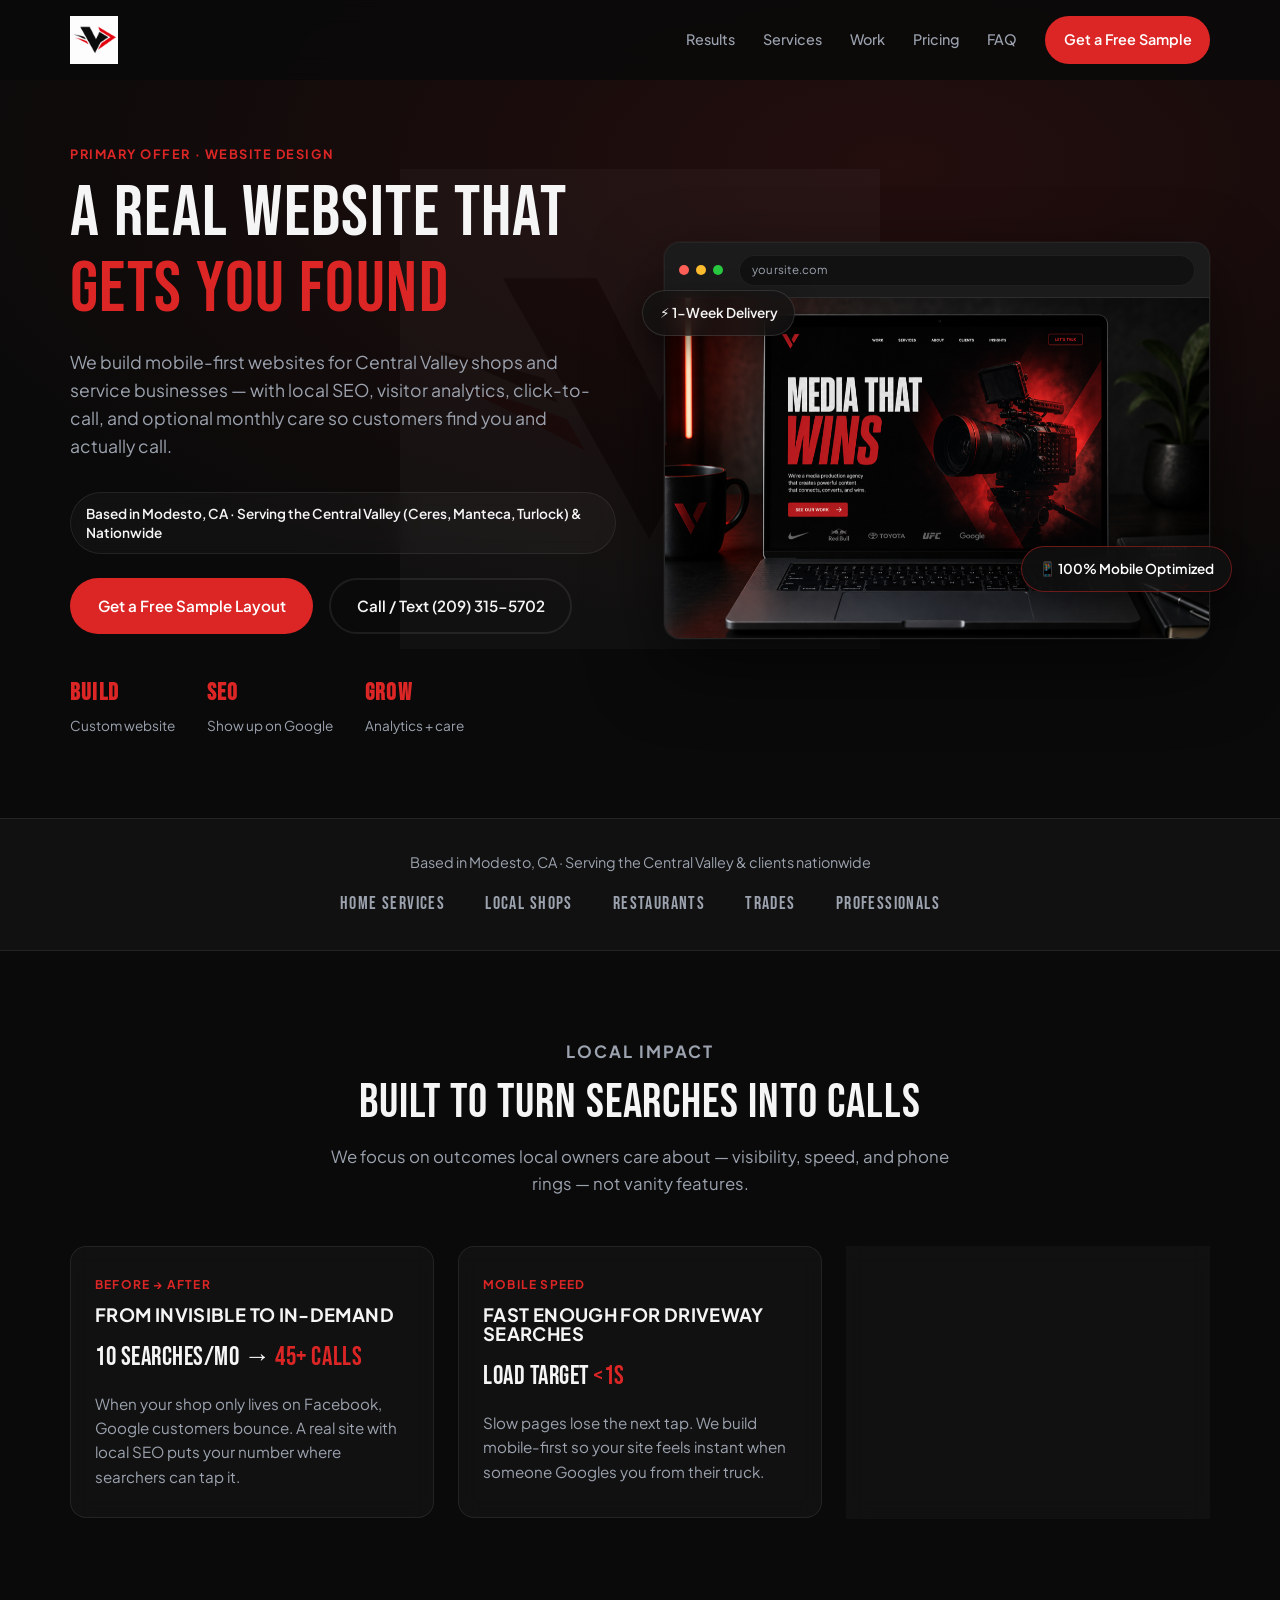
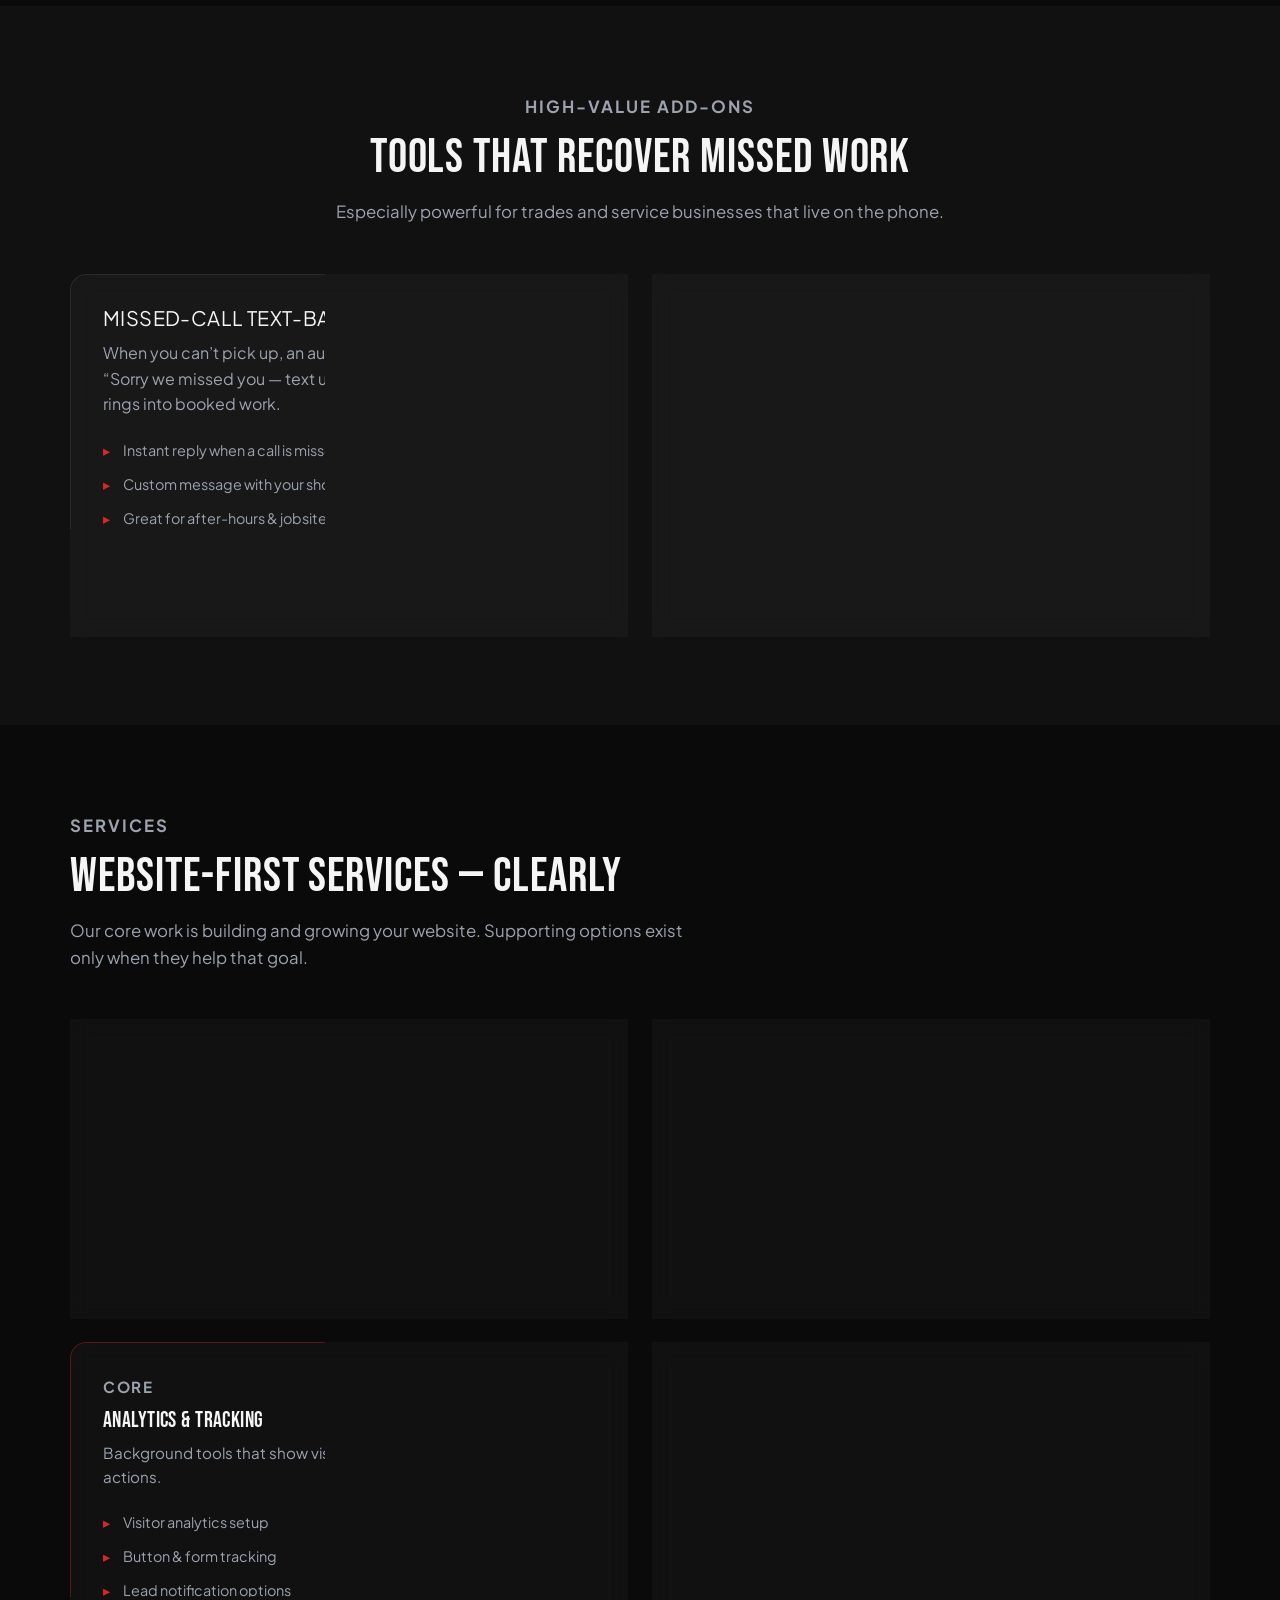
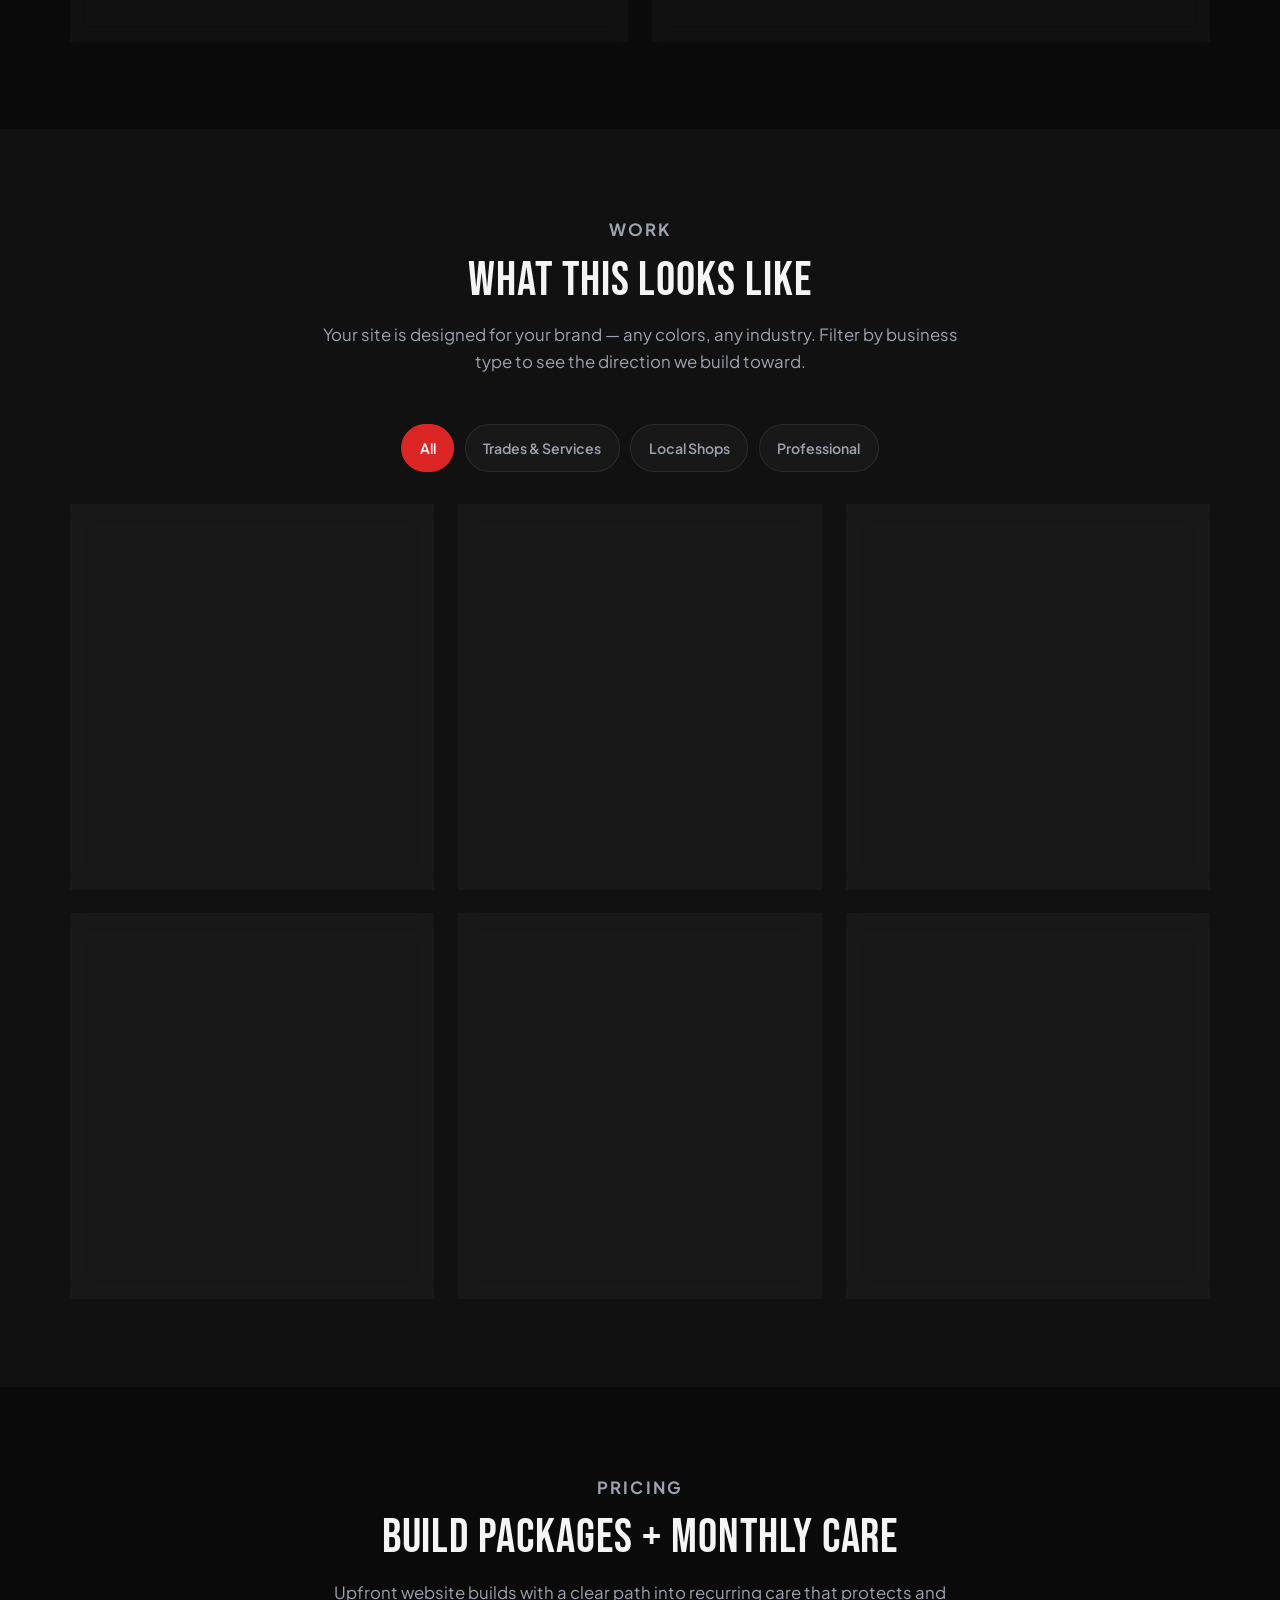
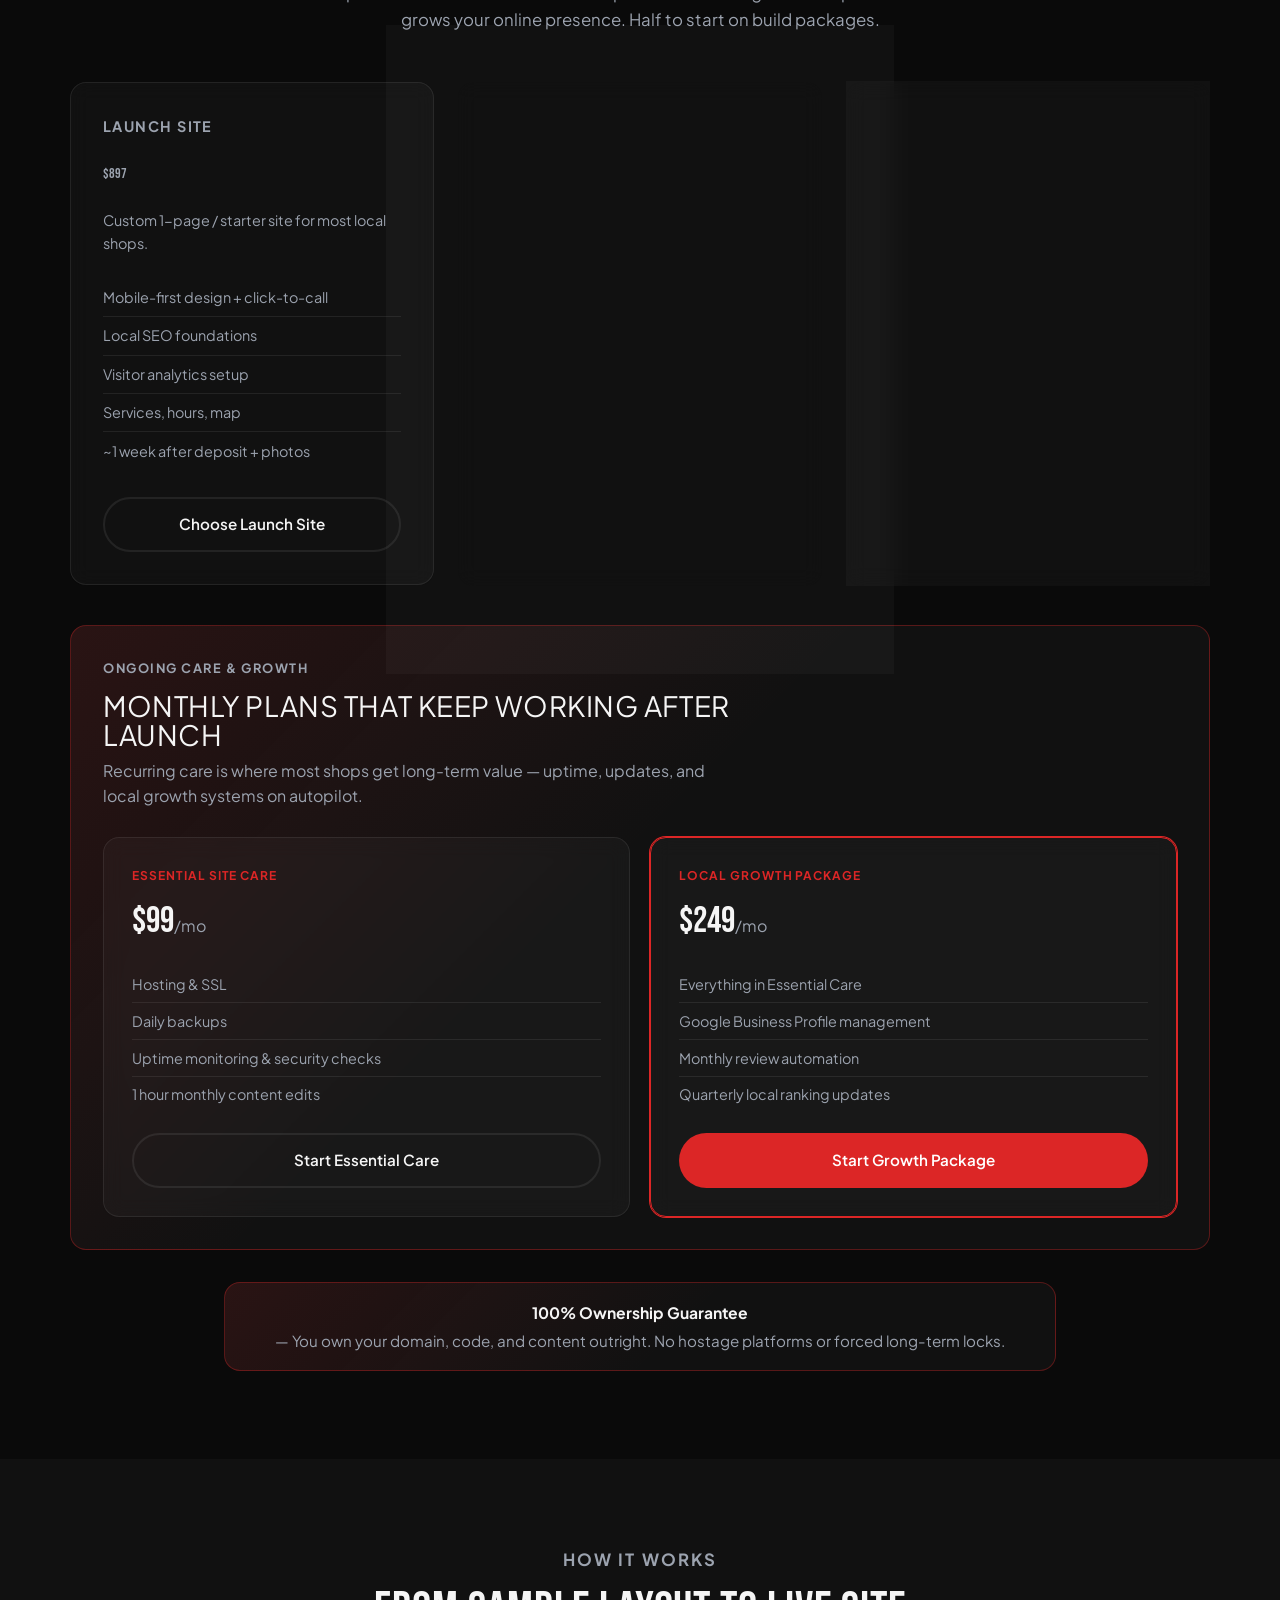
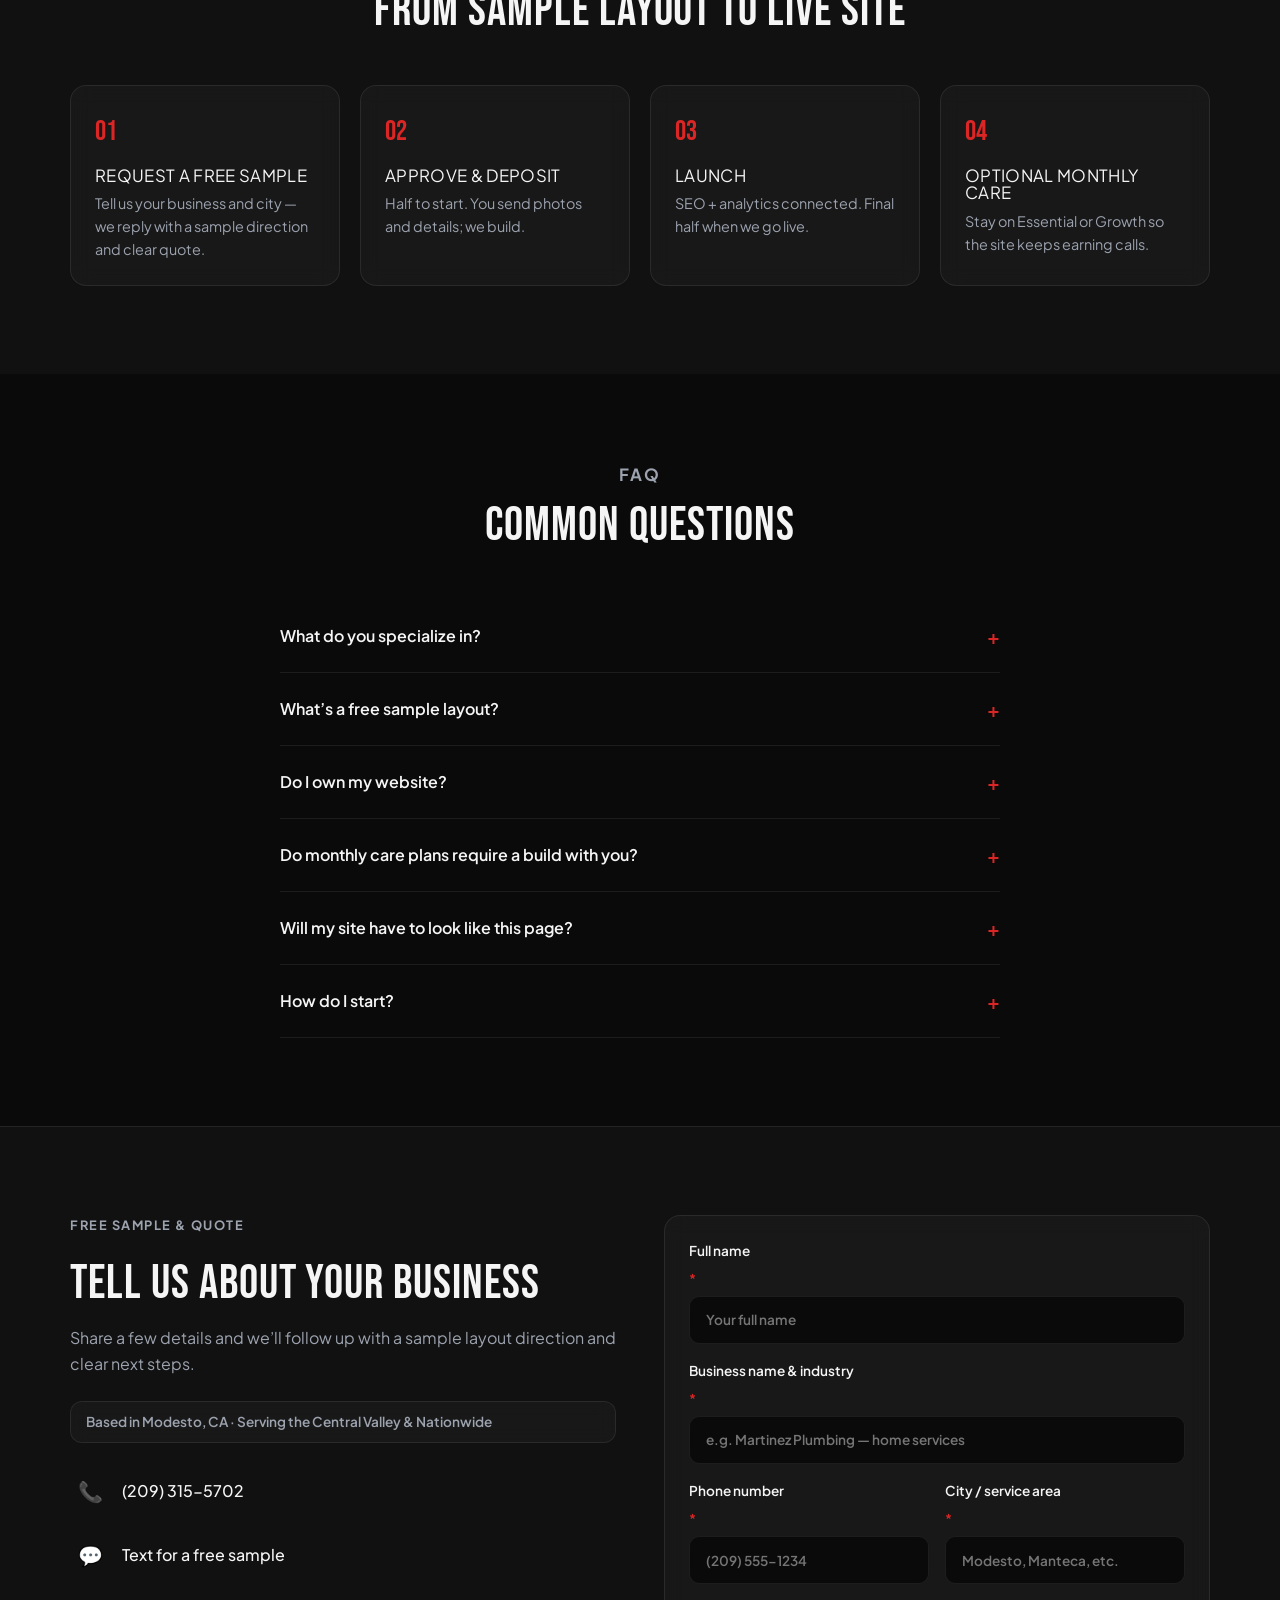
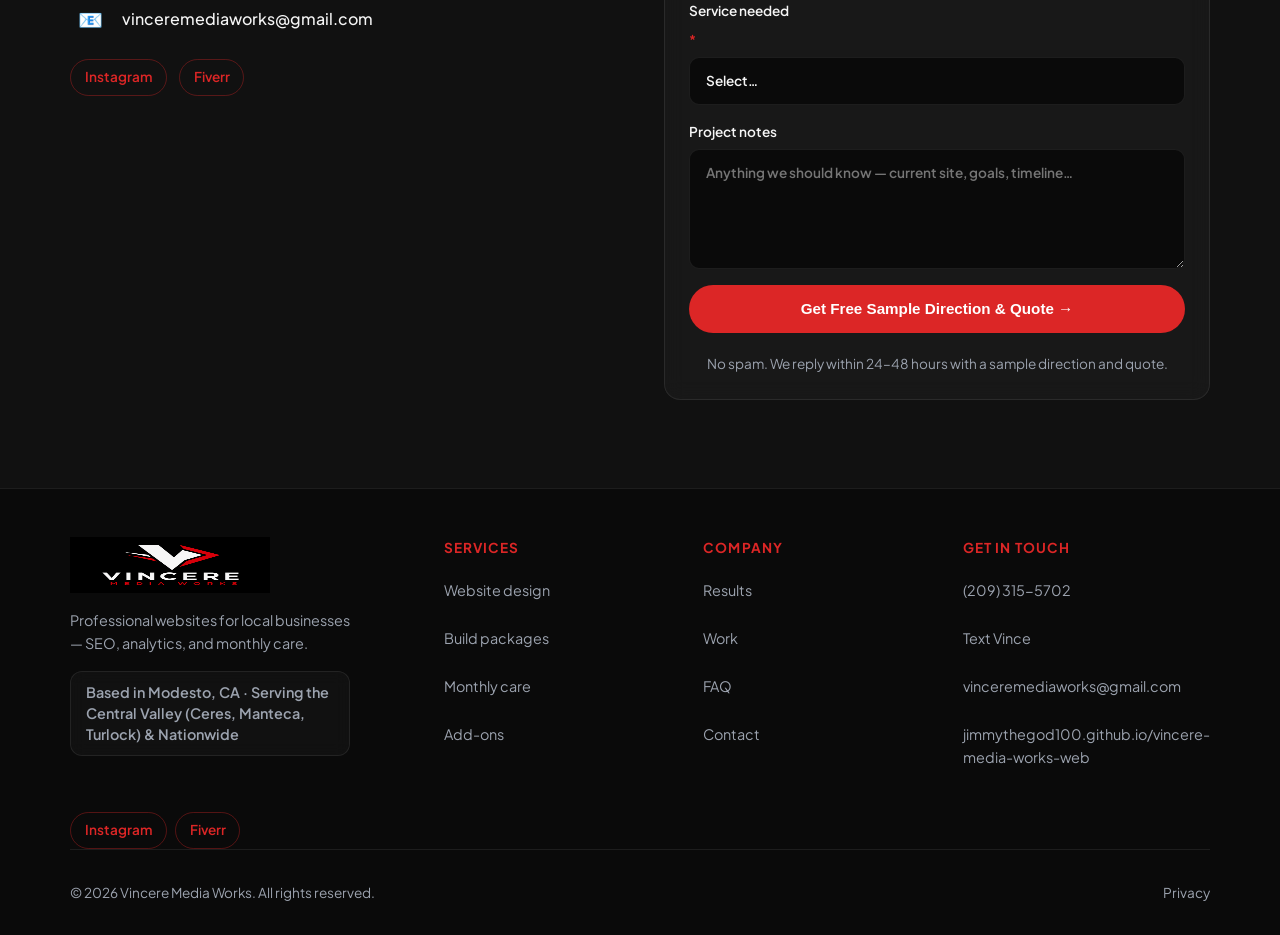
==== commit 7112dc6f: "Brighten the brand presence portfolio cover for readability. Rebuilds the crushed-black cover on a l" ====
--- a/index.html
+++ b/index.html
@@ -313,8 +313,8 @@
             </div>
           </article>
           <article class="glass-card work-card" data-category="shops">
-            <div class="work-thumb">
-              <img src="images/portfolio/vmw-1-cover.png" alt="Branded website cover graphic" loading="lazy" width="1024" height="768" decoding="async">
+            <div class="work-thumb work-thumb-bright">
+              <img src="images/portfolio/vmw-1-cover.png" alt="Vincere Media Works brand presence cover with logo and websites tagline" loading="lazy" width="1024" height="682" decoding="async">
             </div>
             <div class="work-body">
               <span class="work-label">Local Shops</span>
--- a/css/style.css
+++ b/css/style.css
@@ -654,7 +654,7 @@
 
 .work-thumb {
   aspect-ratio: 16 / 10;
-  background: linear-gradient(135deg, #1a1a1a, #0a0a0a);
+  background: linear-gradient(145deg, #2a2a2e 0%, #1a1a1d 100%);
   display: grid;
   place-items: center;
   border-bottom: 1px solid var(--border);
@@ -667,6 +667,13 @@
   height: 100%;
   object-fit: cover;
   opacity: 1;
+  filter: brightness(1.08) contrast(1.06) saturate(1.05);
+  transition: filter 0.28s var(--ease), transform 0.28s var(--ease);
+}
+
+.work-card:hover .work-thumb img {
+  filter: brightness(1.14) contrast(1.08) saturate(1.08);
+  transform: scale(1.02);
 }
 
 .work-cta {
@@ -674,11 +681,23 @@
   margin-top: 2.5rem;
 }
 
+/* Soft fade only — avoid crushing dark portfolio art */
 .work-thumb::after {
   content: '';
   position: absolute;
-  inset: 0;
-  background: linear-gradient(to top, rgba(10,10,10,0.8), transparent 50%);
+  inset: auto 0 0;
+  height: 28%;
+  pointer-events: none;
+  background: linear-gradient(to top, rgba(10, 10, 10, 0.35), transparent);
+}
+
+/* Extra lift for near-black brand covers */
+.work-thumb-bright img {
+  filter: brightness(1.18) contrast(1.1) saturate(1.08);
+}
+
+.work-card:hover .work-thumb-bright img {
+  filter: brightness(1.24) contrast(1.12) saturate(1.1);
 }
 
 .work-body { padding: 1.5rem; }
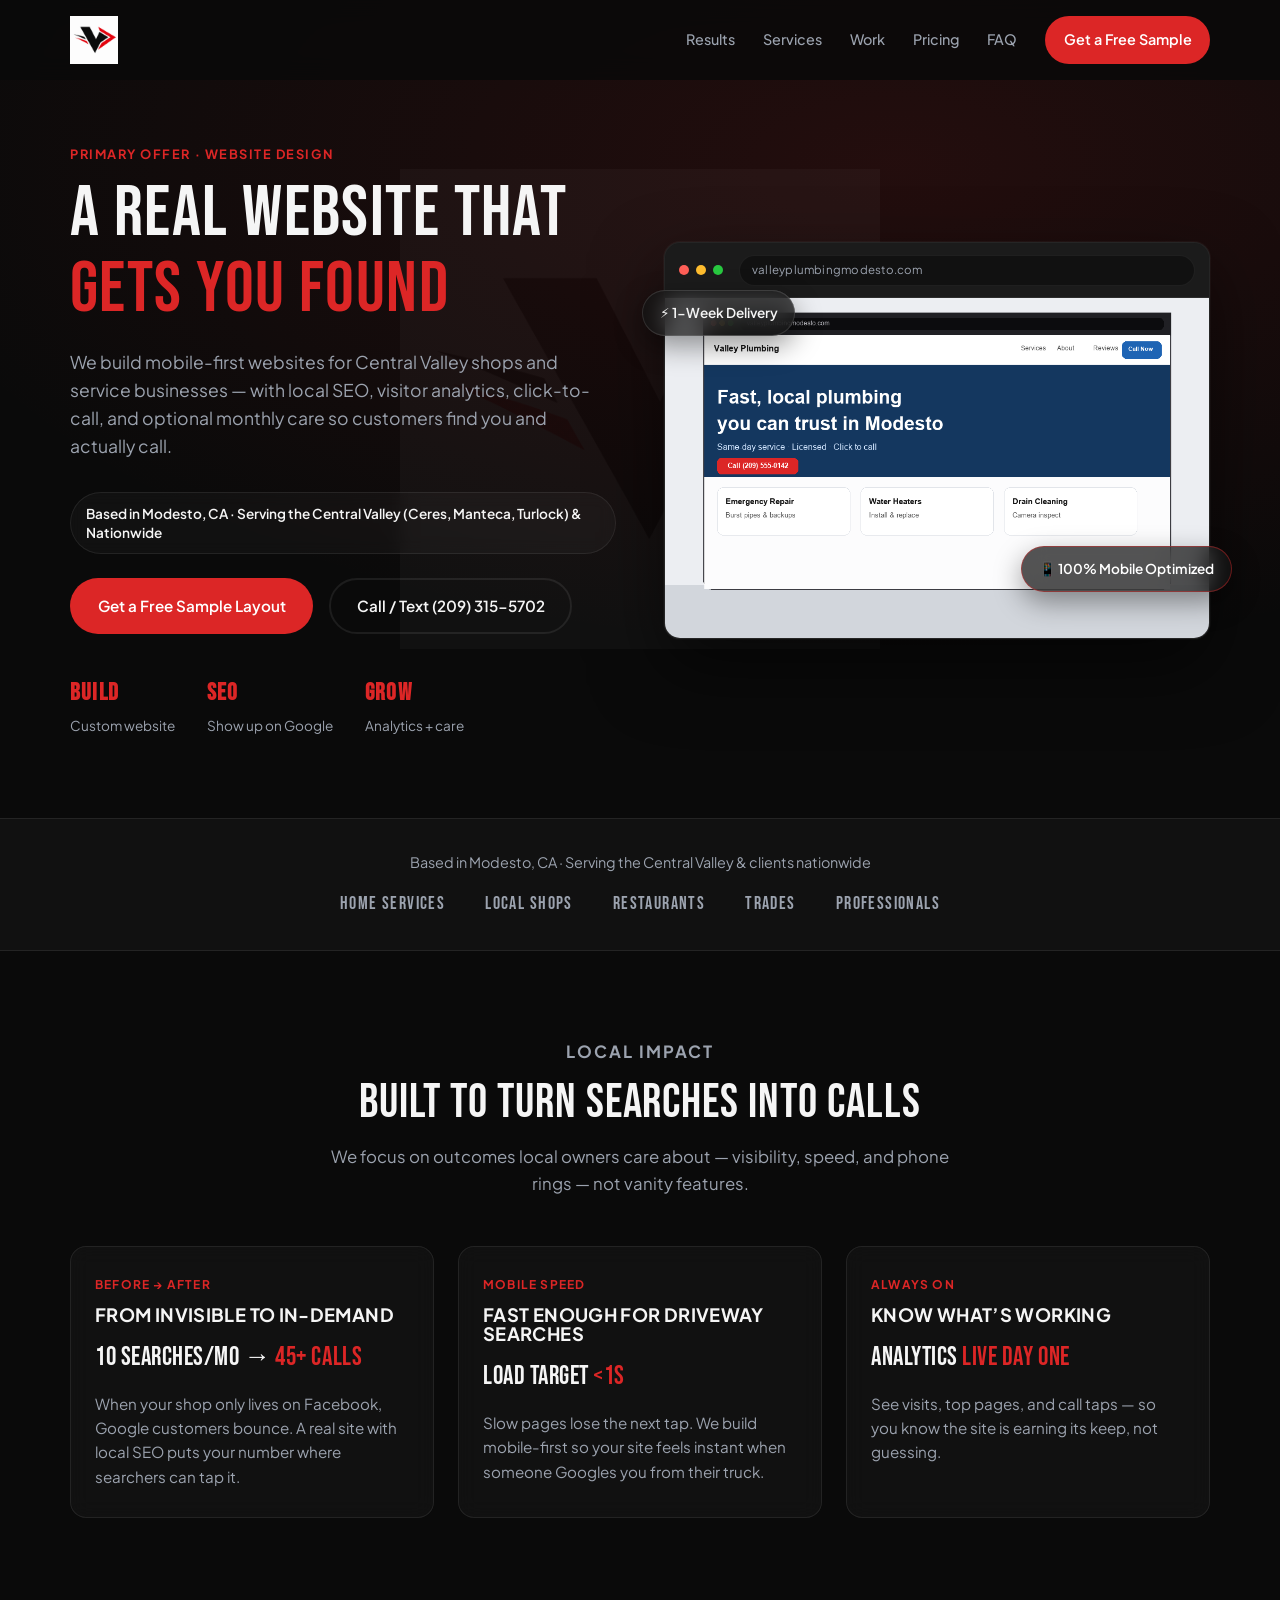
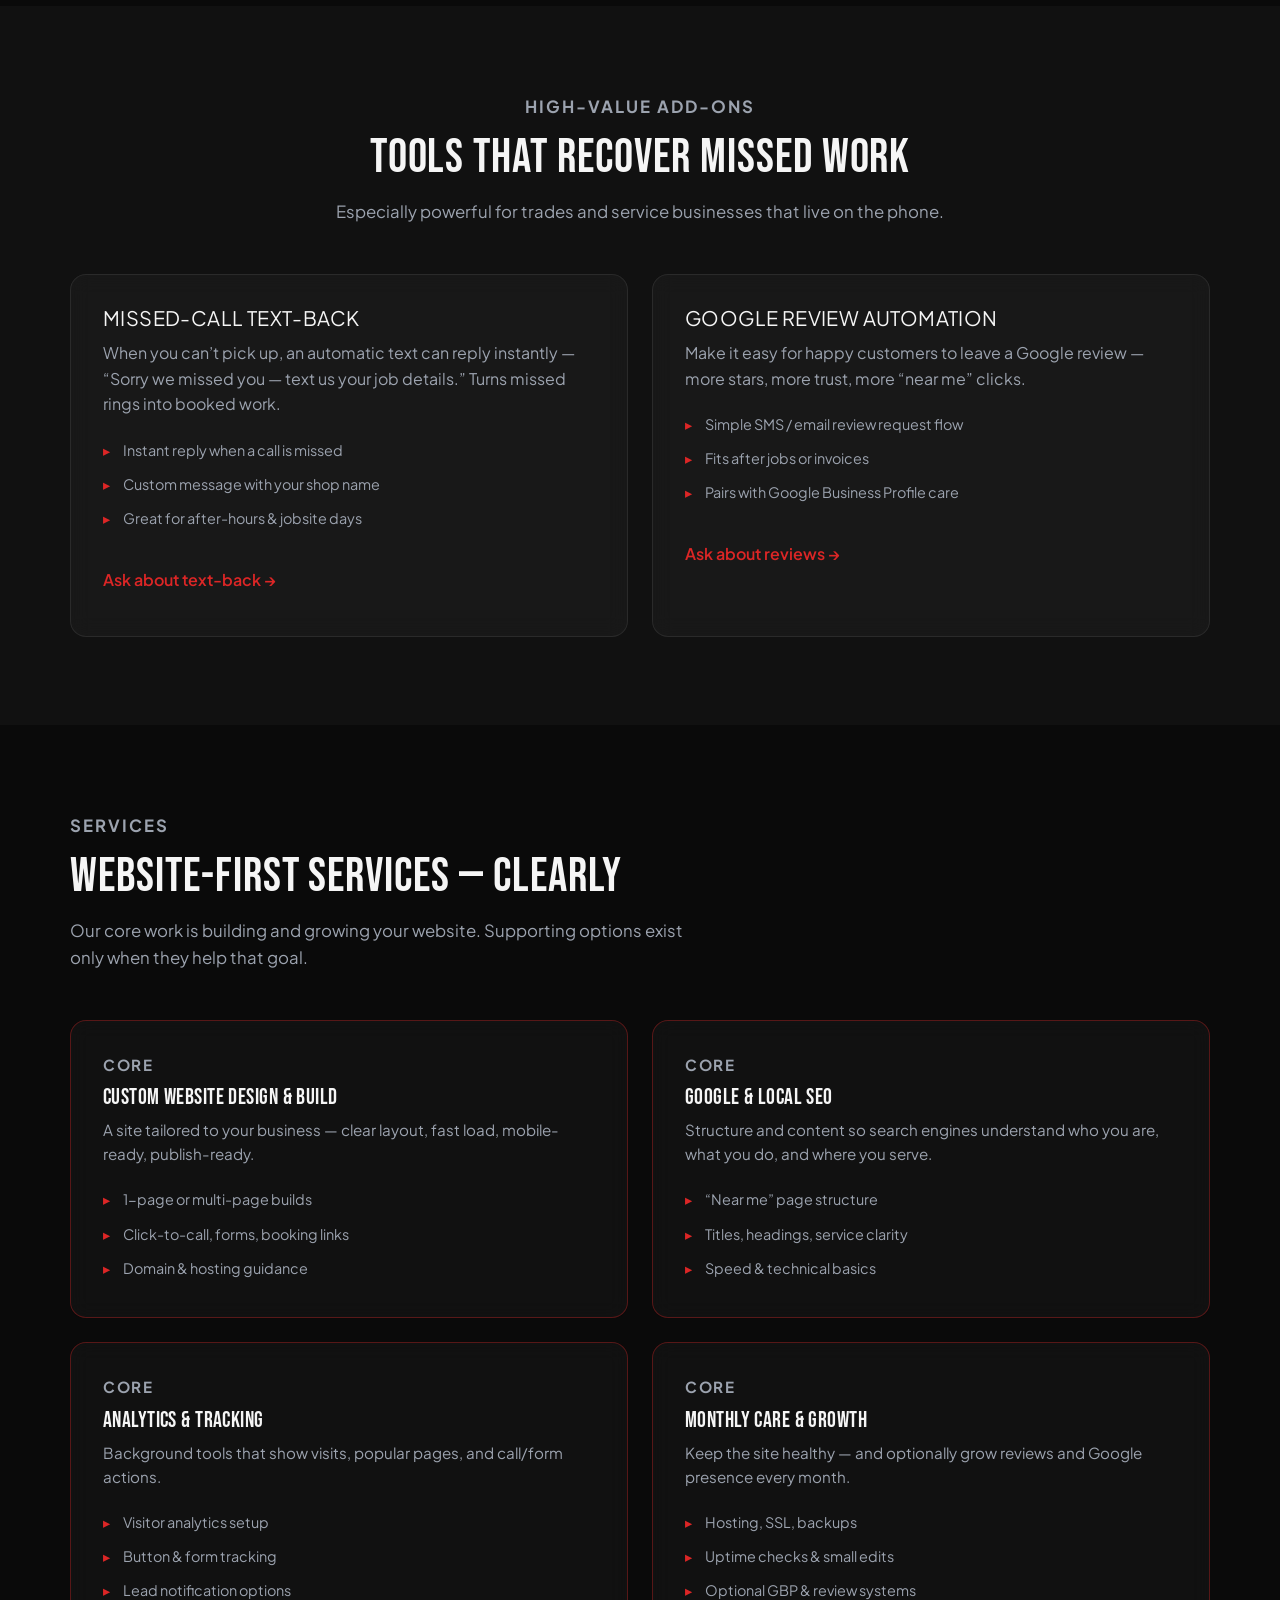
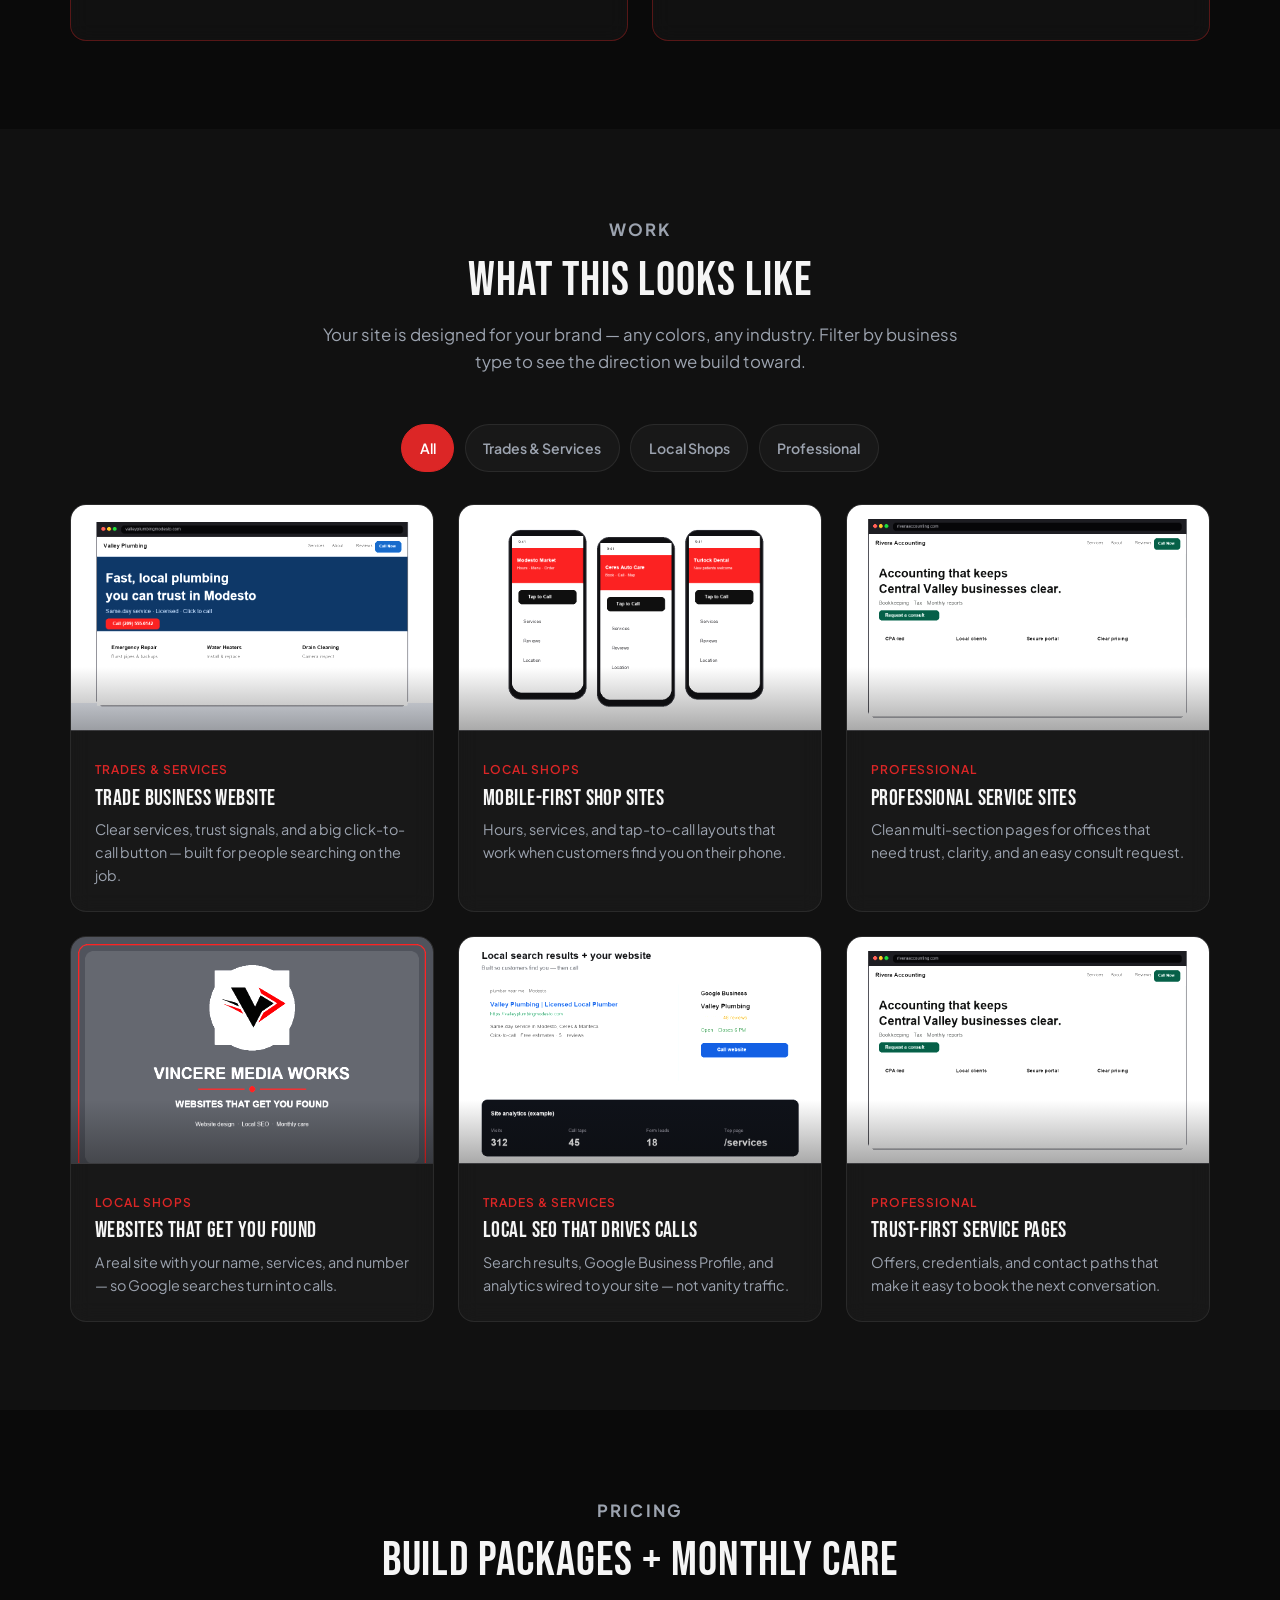
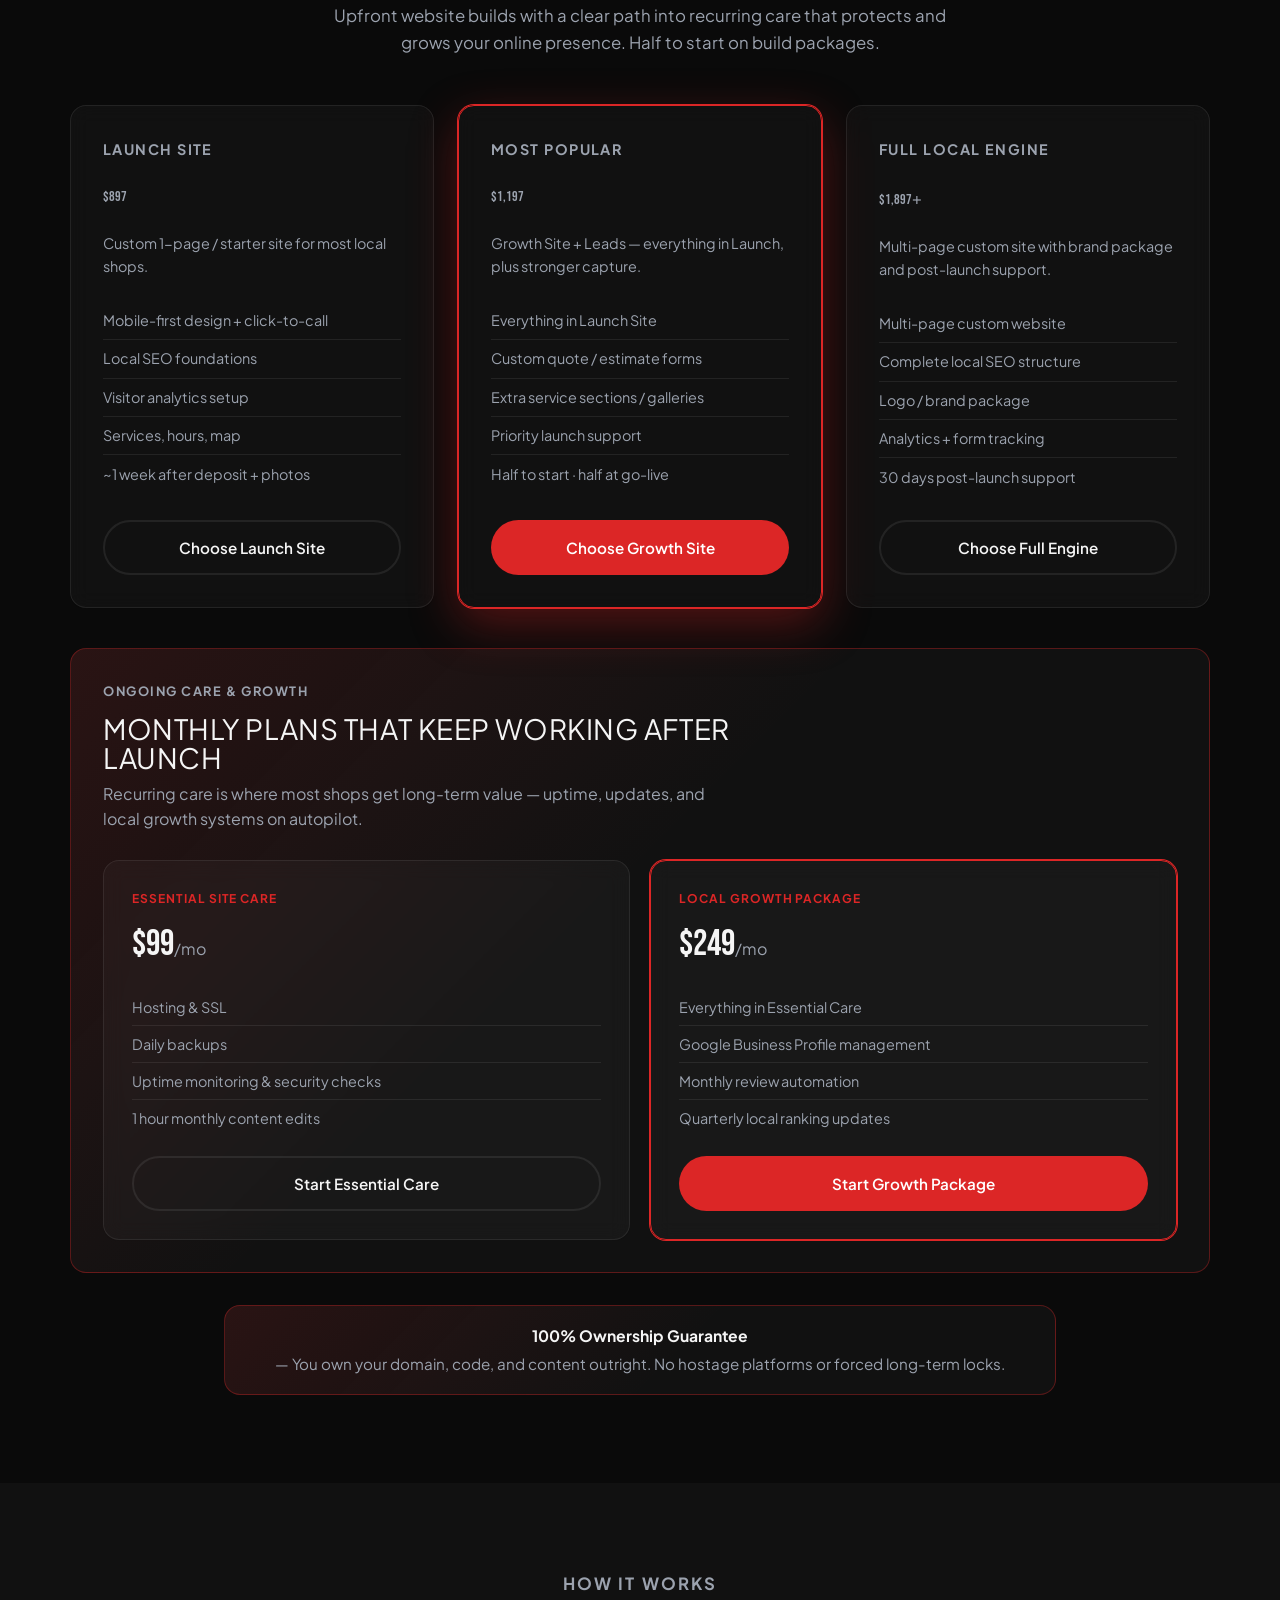
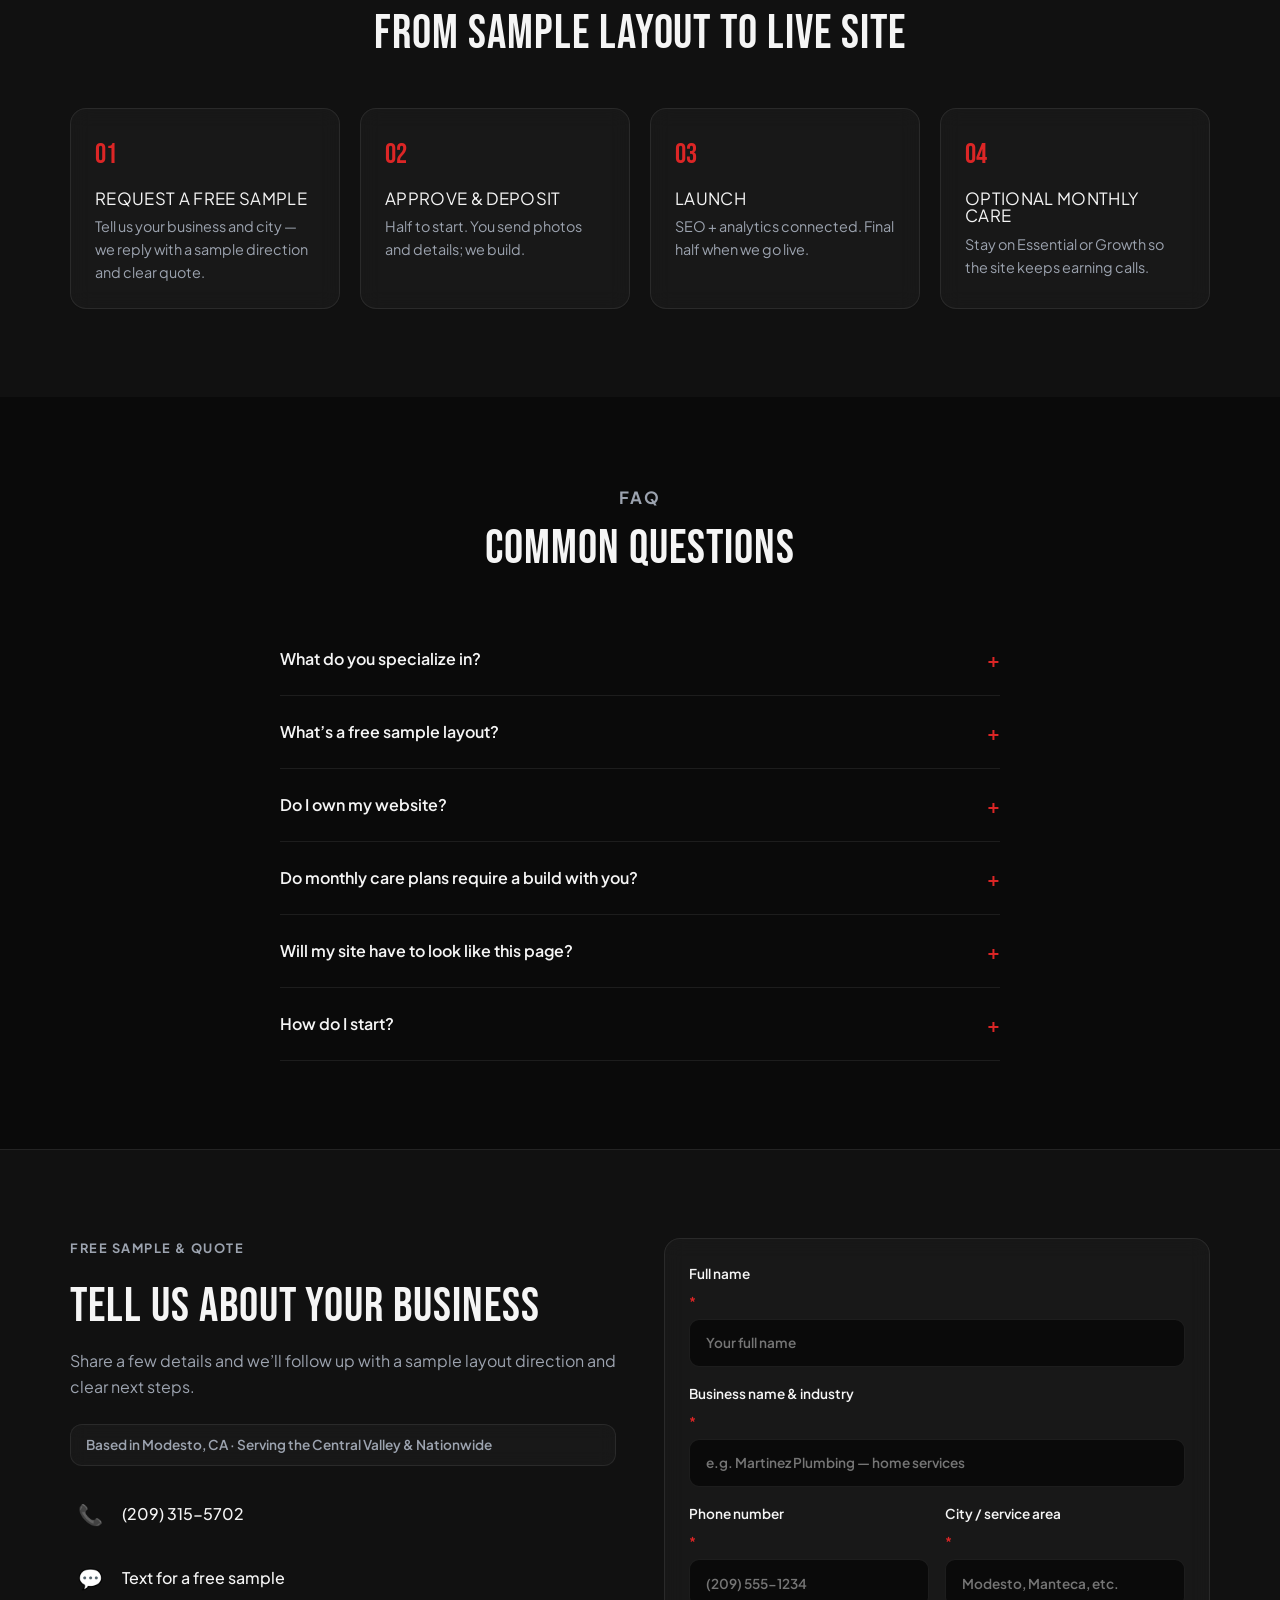
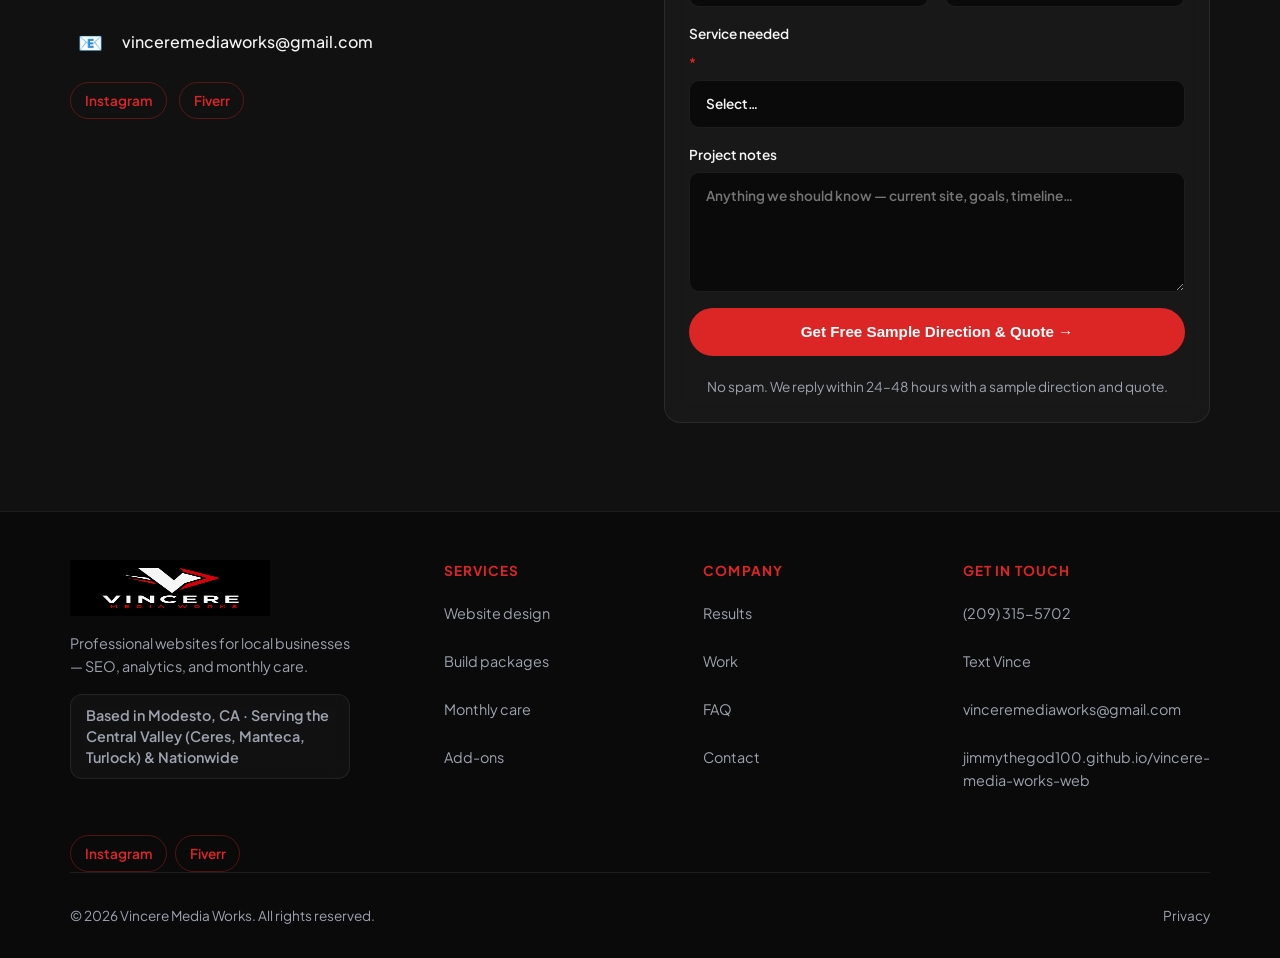
==== commit b4d57d2d: "Replace media-studio portfolio art with accurate website mockups. Drops MEDIA THAT WINS imagery for " ====
--- a/index.html
+++ b/index.html
@@ -120,12 +120,12 @@
               <span class="browser-dot"></span>
               <span class="browser-dot"></span>
               <span class="browser-dot"></span>
-              <span class="browser-url">yoursite.com</span>
+              <span class="browser-url">valleyplumbingmodesto.com</span>
             </div>
             <div class="browser-viewport">
               <img
                 src="images/portfolio/vmw-5-web.png"
-                alt="Example business website mockup"
+                alt="Example local plumbing website mockup with click-to-call"
                 width="560"
                 height="374"
                 loading="eager"
@@ -284,62 +284,62 @@
         <div class="work-grid" id="work-grid">
           <article class="glass-card work-card" data-category="trades">
             <div class="work-thumb">
-              <img src="images/portfolio/vmw-5-web.png" alt="Business website mockup on a laptop" loading="lazy" width="1024" height="768" decoding="async">
+              <img src="images/portfolio/vmw-5-web.png" alt="Desktop website mockup for a Modesto plumbing company with Call Now button" loading="lazy" width="1024" height="682" decoding="async">
             </div>
             <div class="work-body">
               <span class="work-label">Trades &amp; Services</span>
-              <h3>Conversion-focused business site</h3>
-              <p>Headline, services, and a strong call button — built for phone and desktop.</p>
+              <h3>Trade business website</h3>
+              <p>Clear services, trust signals, and a big click-to-call button — built for people searching on the job.</p>
             </div>
           </article>
           <article class="glass-card work-card" data-category="shops">
             <div class="work-thumb">
-              <img src="images/portfolio/vmw-4-social.png" alt="Mobile website layouts on phone screens" loading="lazy" width="1024" height="768" decoding="async">
+              <img src="images/portfolio/vmw-4-social.png" alt="Three phone mockups showing mobile-first websites for local shops" loading="lazy" width="1024" height="682" decoding="async">
             </div>
             <div class="work-body">
               <span class="work-label">Local Shops</span>
-              <h3>Phone-first layouts</h3>
-              <p>Most local searches happen on phones. We design for thumbs first.</p>
+              <h3>Mobile-first shop sites</h3>
+              <p>Hours, services, and tap-to-call layouts that work when customers find you on their phone.</p>
             </div>
           </article>
           <article class="glass-card work-card" data-category="professional">
             <div class="work-thumb">
-              <img src="images/portfolio/vmw-2-brand.png" alt="Logo materials for website use" loading="lazy" width="1024" height="768" decoding="async">
+              <img src="images/portfolio/vmw-2-brand.png" alt="Professional accounting firm website mockup in a browser window" loading="lazy" width="1024" height="682" decoding="async">
             </div>
             <div class="work-body">
               <span class="work-label">Professional</span>
-              <h3>Logo for the website</h3>
-              <p>Optional mark for header, favicon, and Google listing — styled for your business.</p>
+              <h3>Professional service sites</h3>
+              <p>Clean multi-section pages for offices that need trust, clarity, and an easy consult request.</p>
             </div>
           </article>
           <article class="glass-card work-card" data-category="shops">
             <div class="work-thumb work-thumb-bright">
-              <img src="images/portfolio/vmw-1-cover.png" alt="Vincere Media Works brand presence cover with logo and websites tagline" loading="lazy" width="1024" height="682" decoding="async">
+              <img src="images/portfolio/vmw-1-cover.png" alt="Vincere Media Works — websites that get you found" loading="lazy" width="1024" height="682" decoding="async">
             </div>
             <div class="work-body">
               <span class="work-label">Local Shops</span>
-              <h3>Clear brand on the web</h3>
-              <p>Professional first impression when someone Googles your shop name.</p>
+              <h3>Websites that get you found</h3>
+              <p>A real site with your name, services, and number — so Google searches turn into calls.</p>
             </div>
           </article>
           <article class="glass-card work-card" data-category="trades">
             <div class="work-thumb">
-              <img src="images/portfolio/vmw-3-video.png" alt="Bold visual for service business marketing" loading="lazy" width="1024" height="768" decoding="async">
+              <img src="images/portfolio/vmw-3-video.png" alt="Local SEO search result and Google Business Profile connected to a website" loading="lazy" width="1024" height="682" decoding="async">
             </div>
             <div class="work-body">
               <span class="work-label">Trades &amp; Services</span>
-              <h3>Scroll-stopping service visuals</h3>
-              <p>Strong imagery and contrast so your trade stands out in search and ads.</p>
+              <h3>Local SEO that drives calls</h3>
+              <p>Search results, Google Business Profile, and analytics wired to your site — not vanity traffic.</p>
             </div>
           </article>
           <article class="glass-card work-card" data-category="professional">
             <div class="work-thumb">
-              <img src="images/portfolio/vmw-5-web.png" alt="Clean professional website layout example" loading="lazy" width="1024" height="768" decoding="async">
+              <img src="images/portfolio/vmw-2-brand.png" alt="Trust-focused professional website layout with consult call-to-action" loading="lazy" width="1024" height="682" decoding="async">
             </div>
             <div class="work-body">
               <span class="work-label">Professional</span>
               <h3>Trust-first service pages</h3>
-              <p>Clear offers, credentials, and contact paths for consultants and local offices.</p>
+              <p>Offers, credentials, and contact paths that make it easy to book the next conversation.</p>
             </div>
           </article>
         </div>
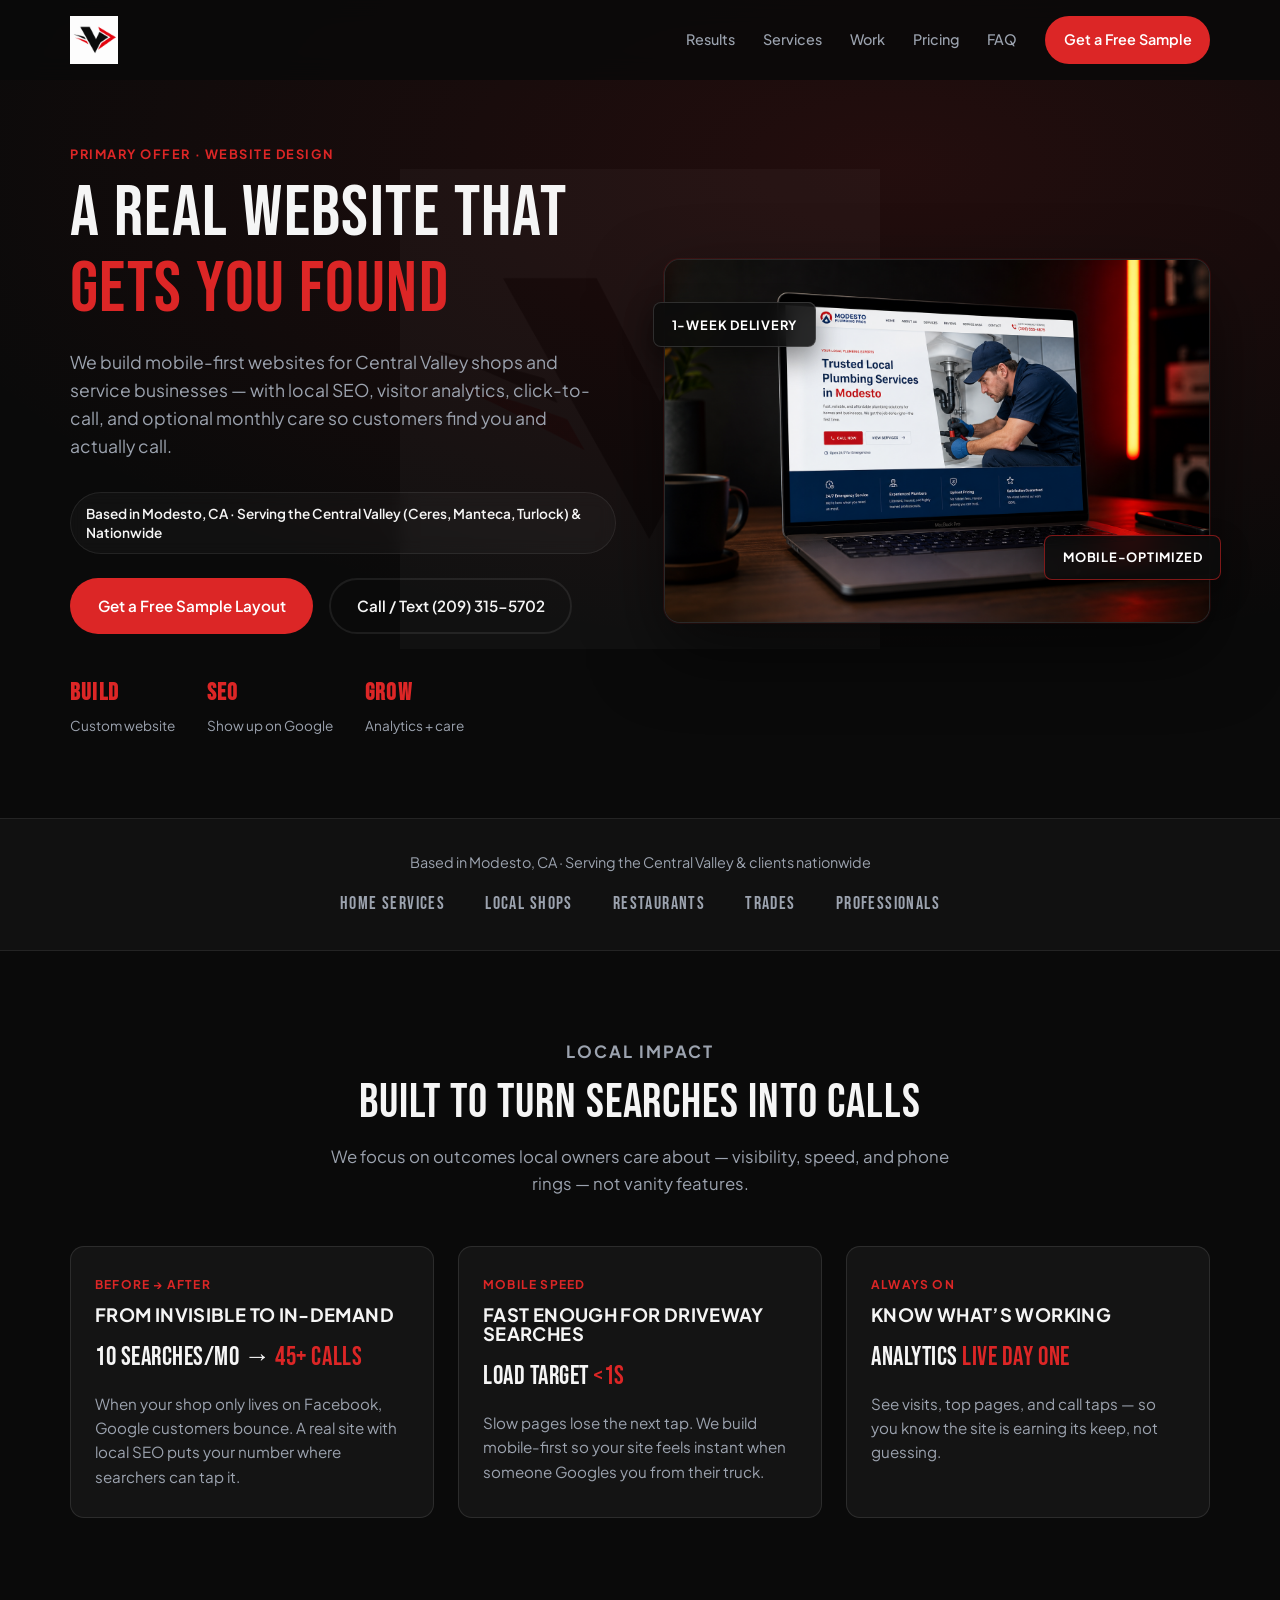
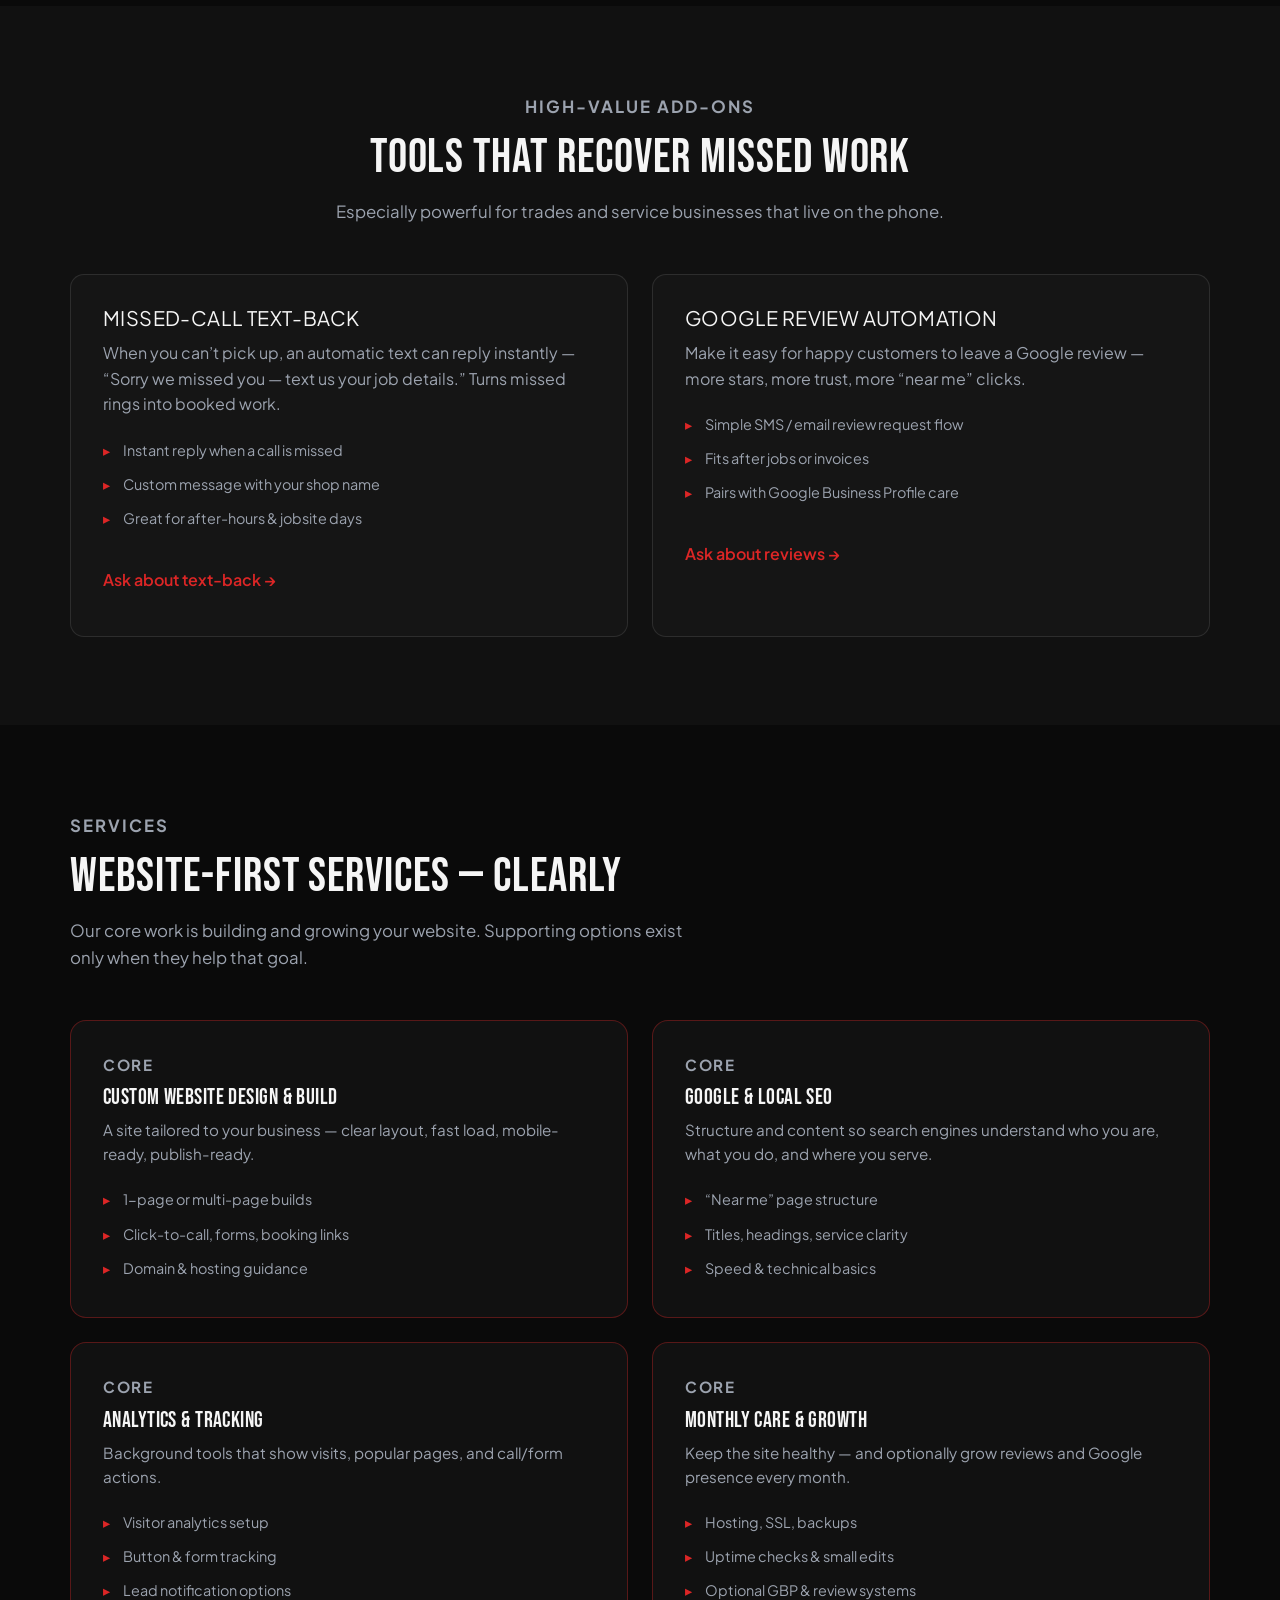
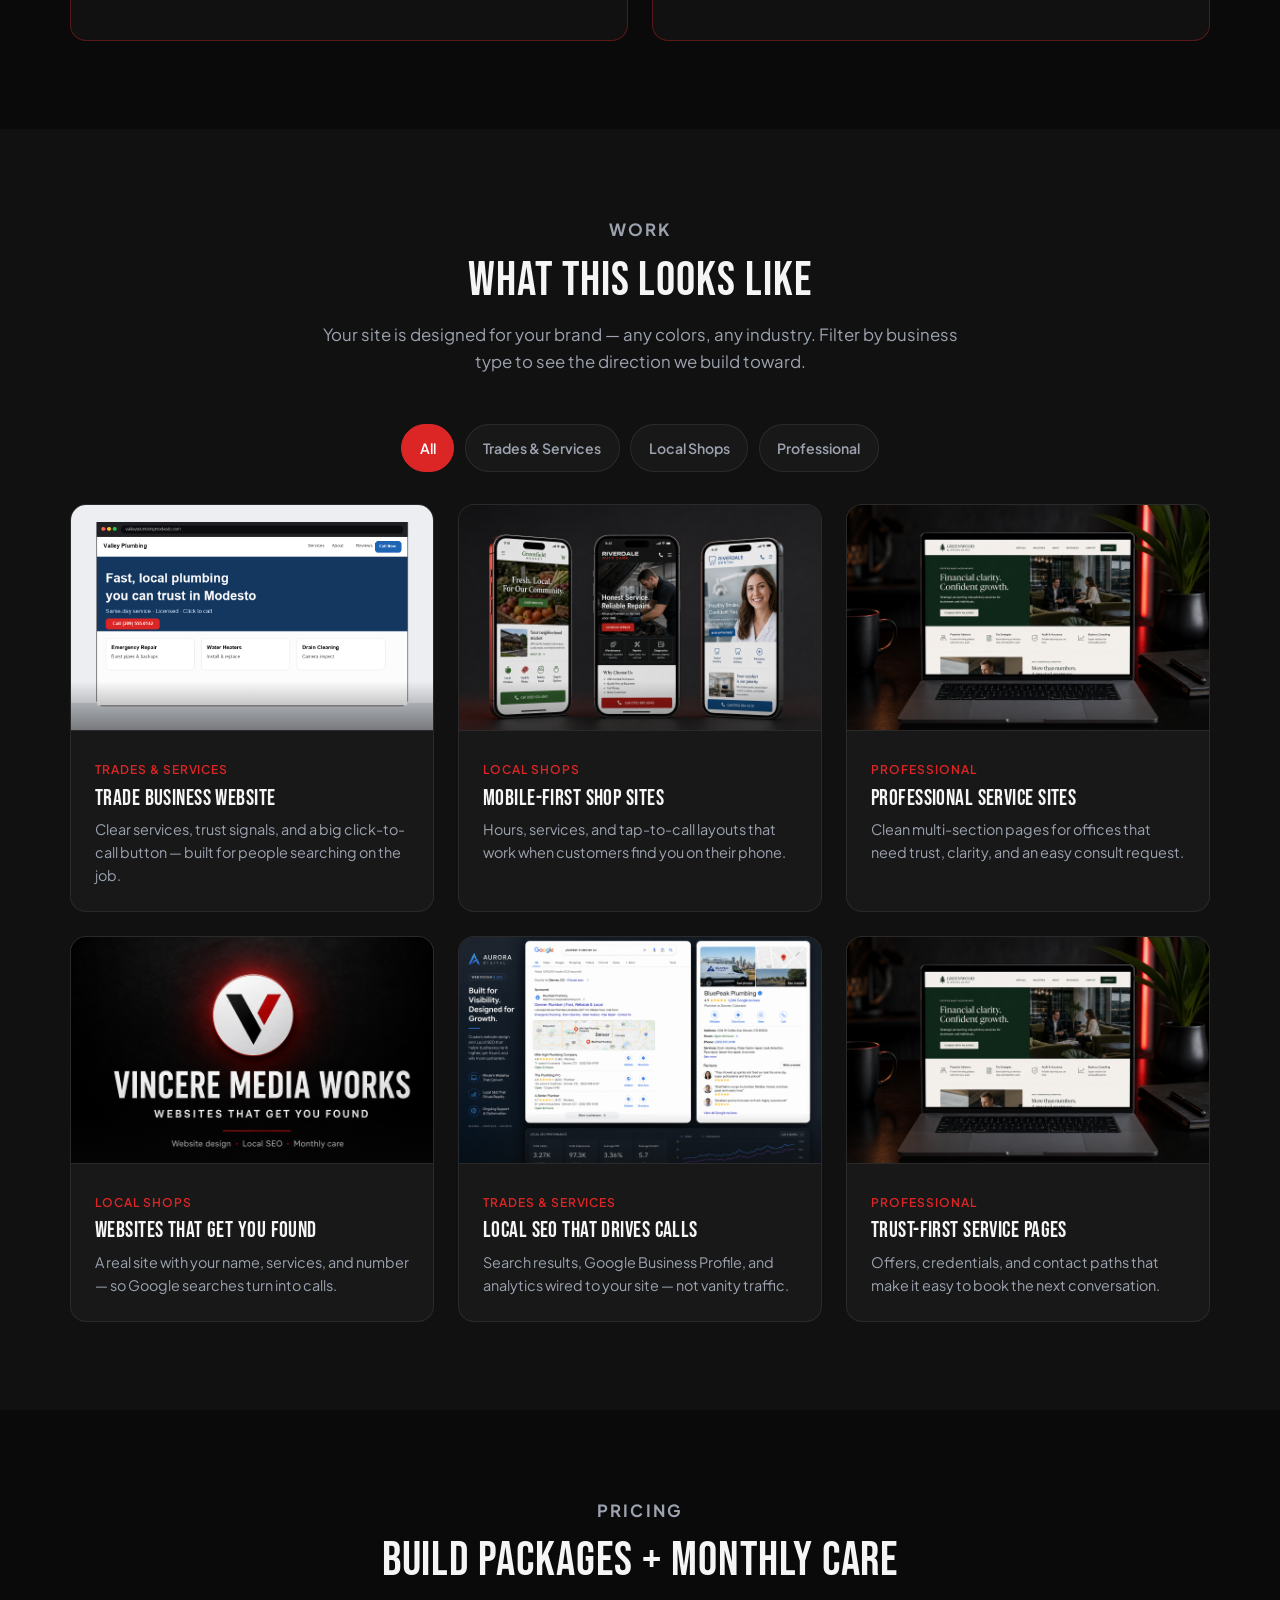
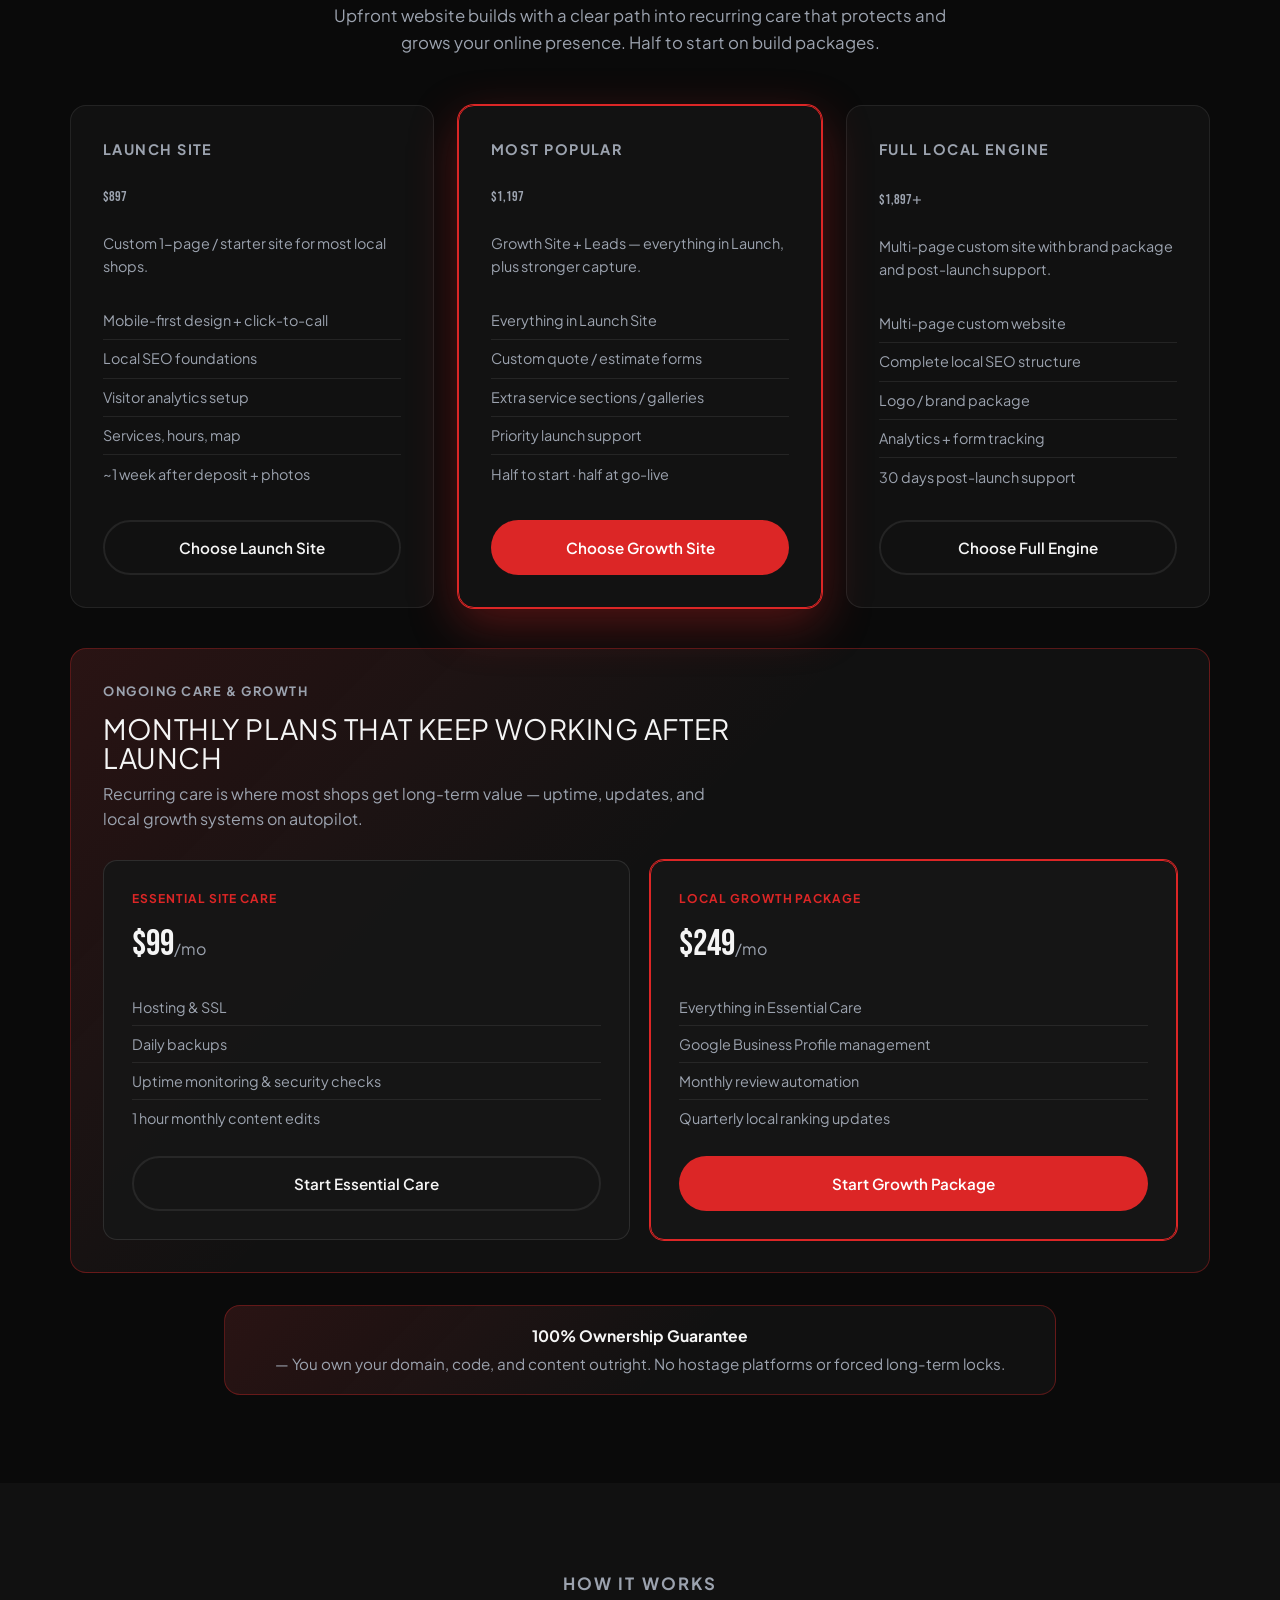
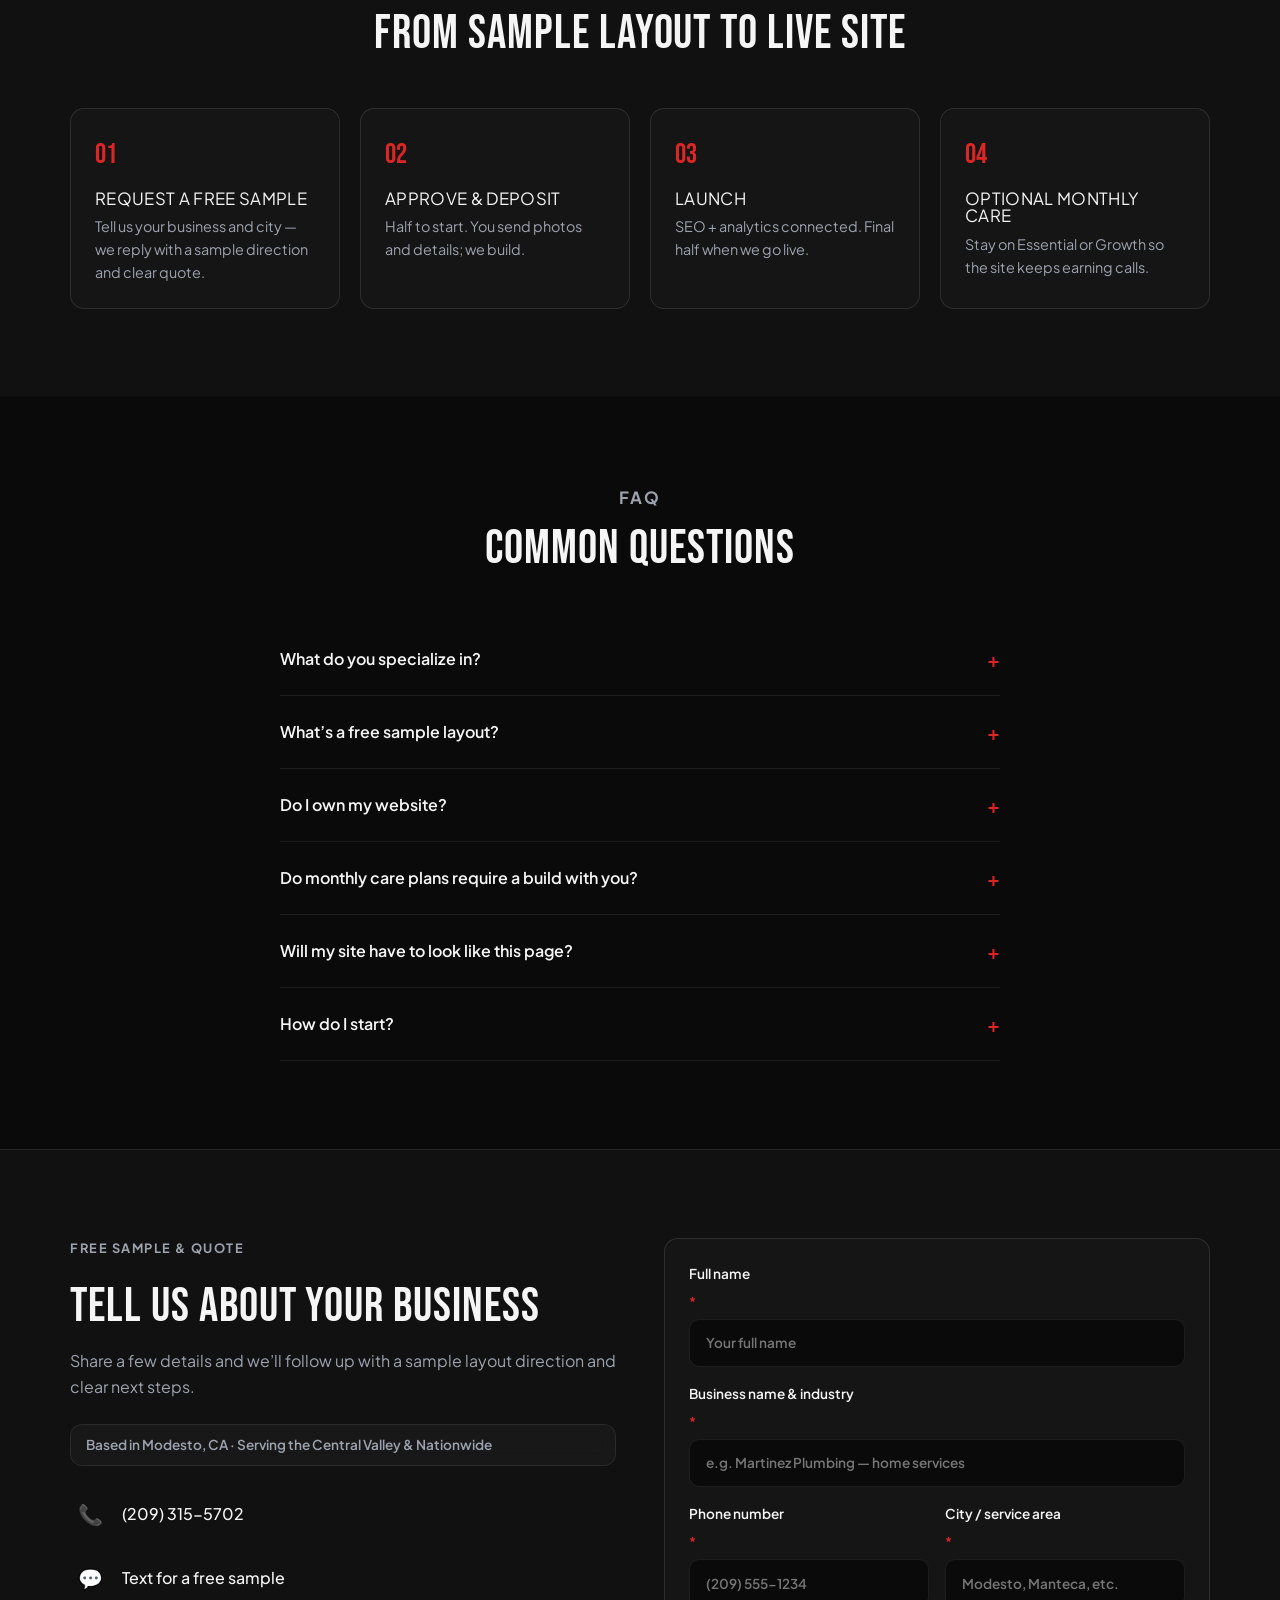
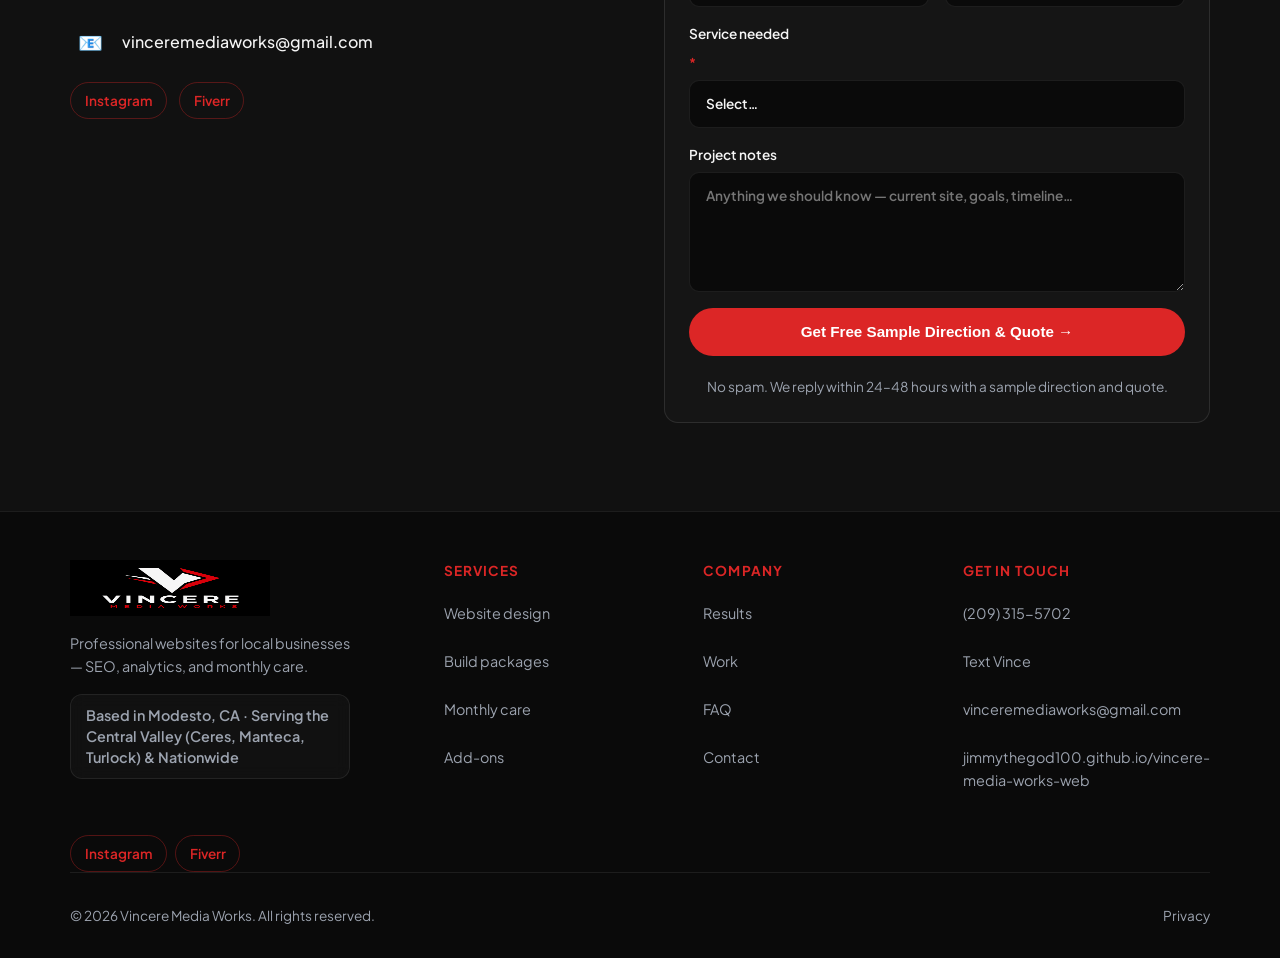
==== commit 14c7eca5: "Replace flat wireframe mockups with premium website photography. Restores a professional agency look" ====
--- a/index.html
+++ b/index.html
@@ -1,6 +1,7 @@
 <!DOCTYPE html>
 <html lang="en">
 <head>
+  <!-- build: premium-visuals-20260722d -->
   <meta charset="UTF-8">
   <meta name="viewport" content="width=device-width, initial-scale=1.0">
   <meta name="description" content="Vincere Media Works builds professional websites for local businesses — mobile-first design, SEO, visitor analytics, click-to-call, and monthly site care. Launch from $897. Call (209) 315-5702.">
@@ -27,7 +28,7 @@
   <link rel="preconnect" href="https://fonts.googleapis.com">
   <link rel="preconnect" href="https://fonts.gstatic.com" crossorigin>
   <link href="https://fonts.googleapis.com/css2?family=Bebas+Neue&family=Plus+Jakarta+Sans:wght@400;500;600;700&display=swap" rel="stylesheet">
-  <link rel="stylesheet" href="css/style.css">
+  <link rel="stylesheet" href="css/style.css?v=20260722d">
   <script type="application/ld+json">
   {
     "@context": "https://schema.org",
@@ -115,26 +116,18 @@
           </div>
         </div>
         <div class="hero-visual">
-          <div class="browser-frame" aria-hidden="false">
-            <div class="browser-chrome">
-              <span class="browser-dot"></span>
-              <span class="browser-dot"></span>
-              <span class="browser-dot"></span>
-              <span class="browser-url">valleyplumbingmodesto.com</span>
-            </div>
-            <div class="browser-viewport">
-              <img
-                src="images/portfolio/vmw-5-web.png"
-                alt="Example local plumbing website mockup with click-to-call"
-                width="560"
-                height="374"
-                loading="eager"
-                decoding="async"
-              >
-            </div>
-          </div>
-          <div class="floating-badge badge-1">⚡ 1-Week Delivery</div>
-          <div class="floating-badge badge-2">📱 100% Mobile Optimized</div>
+          <div class="hero-photo">
+            <img
+              src="images/portfolio/hero-website-mock.png"
+              alt="Professional website mockup on a laptop for a local plumbing business"
+              width="768"
+              height="512"
+              loading="eager"
+              decoding="async"
+            >
+          </div>
+          <div class="floating-badge badge-1">1-week delivery</div>
+          <div class="floating-badge badge-2">Mobile-optimized</div>
         </div>
       </div>
     </section>
@@ -284,7 +277,7 @@
         <div class="work-grid" id="work-grid">
           <article class="glass-card work-card" data-category="trades">
             <div class="work-thumb">
-              <img src="images/portfolio/vmw-5-web.png" alt="Desktop website mockup for a Modesto plumbing company with Call Now button" loading="lazy" width="1024" height="682" decoding="async">
+              <img src="images/portfolio/example-trades-website.png" alt="Desktop website mockup for a Modesto plumbing company with Call Now button" loading="lazy" width="1024" height="682" decoding="async">
             </div>
             <div class="work-body">
               <span class="work-label">Trades &amp; Services</span>
@@ -294,7 +287,7 @@
           </article>
           <article class="glass-card work-card" data-category="shops">
             <div class="work-thumb">
-              <img src="images/portfolio/vmw-4-social.png" alt="Three phone mockups showing mobile-first websites for local shops" loading="lazy" width="1024" height="682" decoding="async">
+              <img src="images/portfolio/example-mobile-sites.png" alt="Three phone mockups showing mobile-first websites for local shops" loading="lazy" width="1024" height="682" decoding="async">
             </div>
             <div class="work-body">
               <span class="work-label">Local Shops</span>
@@ -304,7 +297,7 @@
           </article>
           <article class="glass-card work-card" data-category="professional">
             <div class="work-thumb">
-              <img src="images/portfolio/vmw-2-brand.png" alt="Professional accounting firm website mockup in a browser window" loading="lazy" width="1024" height="682" decoding="async">
+              <img src="images/portfolio/example-professional-site.png" alt="Professional accounting firm website mockup in a browser window" loading="lazy" width="1024" height="682" decoding="async">
             </div>
             <div class="work-body">
               <span class="work-label">Professional</span>
@@ -314,7 +307,7 @@
           </article>
           <article class="glass-card work-card" data-category="shops">
             <div class="work-thumb work-thumb-bright">
-              <img src="images/portfolio/vmw-1-cover.png" alt="Vincere Media Works — websites that get you found" loading="lazy" width="1024" height="682" decoding="async">
+              <img src="images/portfolio/example-brand-cover.png" alt="Vincere Media Works — websites that get you found" loading="lazy" width="1024" height="682" decoding="async">
             </div>
             <div class="work-body">
               <span class="work-label">Local Shops</span>
@@ -324,7 +317,7 @@
           </article>
           <article class="glass-card work-card" data-category="trades">
             <div class="work-thumb">
-              <img src="images/portfolio/vmw-3-video.png" alt="Local SEO search result and Google Business Profile connected to a website" loading="lazy" width="1024" height="682" decoding="async">
+              <img src="images/portfolio/example-local-seo.png" alt="Local SEO search result and Google Business Profile connected to a website" loading="lazy" width="1024" height="682" decoding="async">
             </div>
             <div class="work-body">
               <span class="work-label">Trades &amp; Services</span>
@@ -334,7 +327,7 @@
           </article>
           <article class="glass-card work-card" data-category="professional">
             <div class="work-thumb">
-              <img src="images/portfolio/vmw-2-brand.png" alt="Trust-focused professional website layout with consult call-to-action" loading="lazy" width="1024" height="682" decoding="async">
+              <img src="images/portfolio/example-professional-site.png" alt="Trust-focused professional website layout with consult call-to-action" loading="lazy" width="1024" height="682" decoding="async">
             </div>
             <div class="work-body">
               <span class="work-label">Professional</span>
@@ -640,8 +633,8 @@
     <a href="sms:+12093155702?body=Hi%20Vince%20%E2%80%94%20I%27d%20like%20a%20free%20sample%20layout." class="sticky-cta-text tap-target">💬 Text Vince</a>
   </div>
 
-  <script src="js/site-config.js"></script>
-  <script src="js/integrations.js"></script>
-  <script src="js/main.js"></script>
+  <script src="js/site-config.js?v=20260722d"></script>
+  <script src="js/integrations.js?v=20260722d"></script>
+  <script src="js/main.js?v=20260722d"></script>
 </body>
 </html>
--- a/css/style.css
+++ b/css/style.css
@@ -79,19 +79,17 @@
 .text-accent { color: var(--accent-color); }
 
 .glass-card {
-  background: var(--glass-bg);
-  border: 1px solid var(--glass-border);
-  border-radius: var(--radius-lg);
-  backdrop-filter: blur(10px);
-  -webkit-backdrop-filter: blur(10px);
-  transition: transform 0.28s var(--ease), border-color 0.28s var(--ease), background 0.28s var(--ease), box-shadow 0.28s var(--ease);
+  background: rgba(22, 22, 22, 0.92);
+  border: 1px solid rgba(255, 255, 255, 0.1);
+  border-radius: 14px;
+  transition: border-color 0.25s ease, box-shadow 0.25s ease, transform 0.25s ease;
 }
 
 .glass-card:hover {
-  transform: translateY(-4px);
-  background: var(--bg-card-hover);
-  border-color: rgba(255, 255, 255, 0.14);
-  box-shadow: 0 18px 40px rgba(0, 0, 0, 0.35);
+  transform: translateY(-3px);
+  border-color: rgba(220, 38, 38, 0.35);
+  box-shadow: 0 16px 40px rgba(0, 0, 0, 0.4);
+  background: rgba(26, 26, 26, 0.98);
 }
 
 .section-alt { background: var(--bg-alt); }
@@ -430,26 +428,48 @@
   object-fit: cover;
 }
 
+.hero-photo {
+  width: min(100%, 560px);
+  border-radius: var(--radius-lg);
+  overflow: hidden;
+  border: 1px solid rgba(255, 255, 255, 0.1);
+  box-shadow:
+    0 28px 70px rgba(0, 0, 0, 0.55),
+    0 0 0 1px rgba(220, 38, 38, 0.15);
+  background: #111;
+}
+
+.hero-photo img {
+  width: 100%;
+  height: auto;
+  display: block;
+  aspect-ratio: 3 / 2;
+  object-fit: cover;
+}
+
 .floating-badge {
   position: absolute;
   z-index: 2;
-  background: rgba(18, 18, 18, 0.72);
-  border: 1px solid rgba(255, 255, 255, 0.12);
-  padding: 0.7rem 1.05rem;
-  border-radius: 999px;
-  font-size: 0.85rem;
-  font-weight: 600;
+  background: rgba(12, 12, 12, 0.88);
+  border: 1px solid rgba(255, 255, 255, 0.14);
+  padding: 0.7rem 1.1rem;
+  border-radius: 8px;
+  font-size: 0.8rem;
+  font-weight: 700;
+  letter-spacing: 0.06em;
+  text-transform: uppercase;
   white-space: nowrap;
-  backdrop-filter: blur(12px);
-  -webkit-backdrop-filter: blur(12px);
-  box-shadow: 0 10px 28px rgba(0, 0, 0, 0.4);
-}
-
-.badge-1 { top: 12%; left: -4%; }
+  backdrop-filter: blur(10px);
+  -webkit-backdrop-filter: blur(10px);
+  box-shadow: 0 12px 28px rgba(0, 0, 0, 0.45);
+  color: #fff;
+}
+
+.badge-1 { top: 12%; left: -2%; }
 .badge-2 {
   bottom: 12%;
-  right: -4%;
-  border-color: rgba(220, 38, 38, 0.45);
+  right: -2%;
+  border-color: rgba(220, 38, 38, 0.55);
   color: #fff;
 }
 
@@ -667,13 +687,11 @@
   height: 100%;
   object-fit: cover;
   opacity: 1;
-  filter: brightness(1.08) contrast(1.06) saturate(1.05);
-  transition: filter 0.28s var(--ease), transform 0.28s var(--ease);
+  transition: transform 0.35s var(--ease);
 }
 
 .work-card:hover .work-thumb img {
-  filter: brightness(1.14) contrast(1.08) saturate(1.08);
-  transform: scale(1.02);
+  transform: scale(1.03);
 }
 
 .work-cta {
@@ -681,23 +699,21 @@
   margin-top: 2.5rem;
 }
 
-/* Soft fade only — avoid crushing dark portfolio art */
 .work-thumb::after {
   content: '';
   position: absolute;
   inset: auto 0 0;
-  height: 28%;
+  height: 22%;
   pointer-events: none;
-  background: linear-gradient(to top, rgba(10, 10, 10, 0.35), transparent);
-}
-
-/* Extra lift for near-black brand covers */
+  background: linear-gradient(to top, rgba(10, 10, 10, 0.45), transparent);
+}
+
 .work-thumb-bright img {
-  filter: brightness(1.18) contrast(1.1) saturate(1.08);
+  filter: none;
 }
 
 .work-card:hover .work-thumb-bright img {
-  filter: brightness(1.24) contrast(1.12) saturate(1.1);
+  filter: none;
 }
 
 .work-body { padding: 1.5rem; }
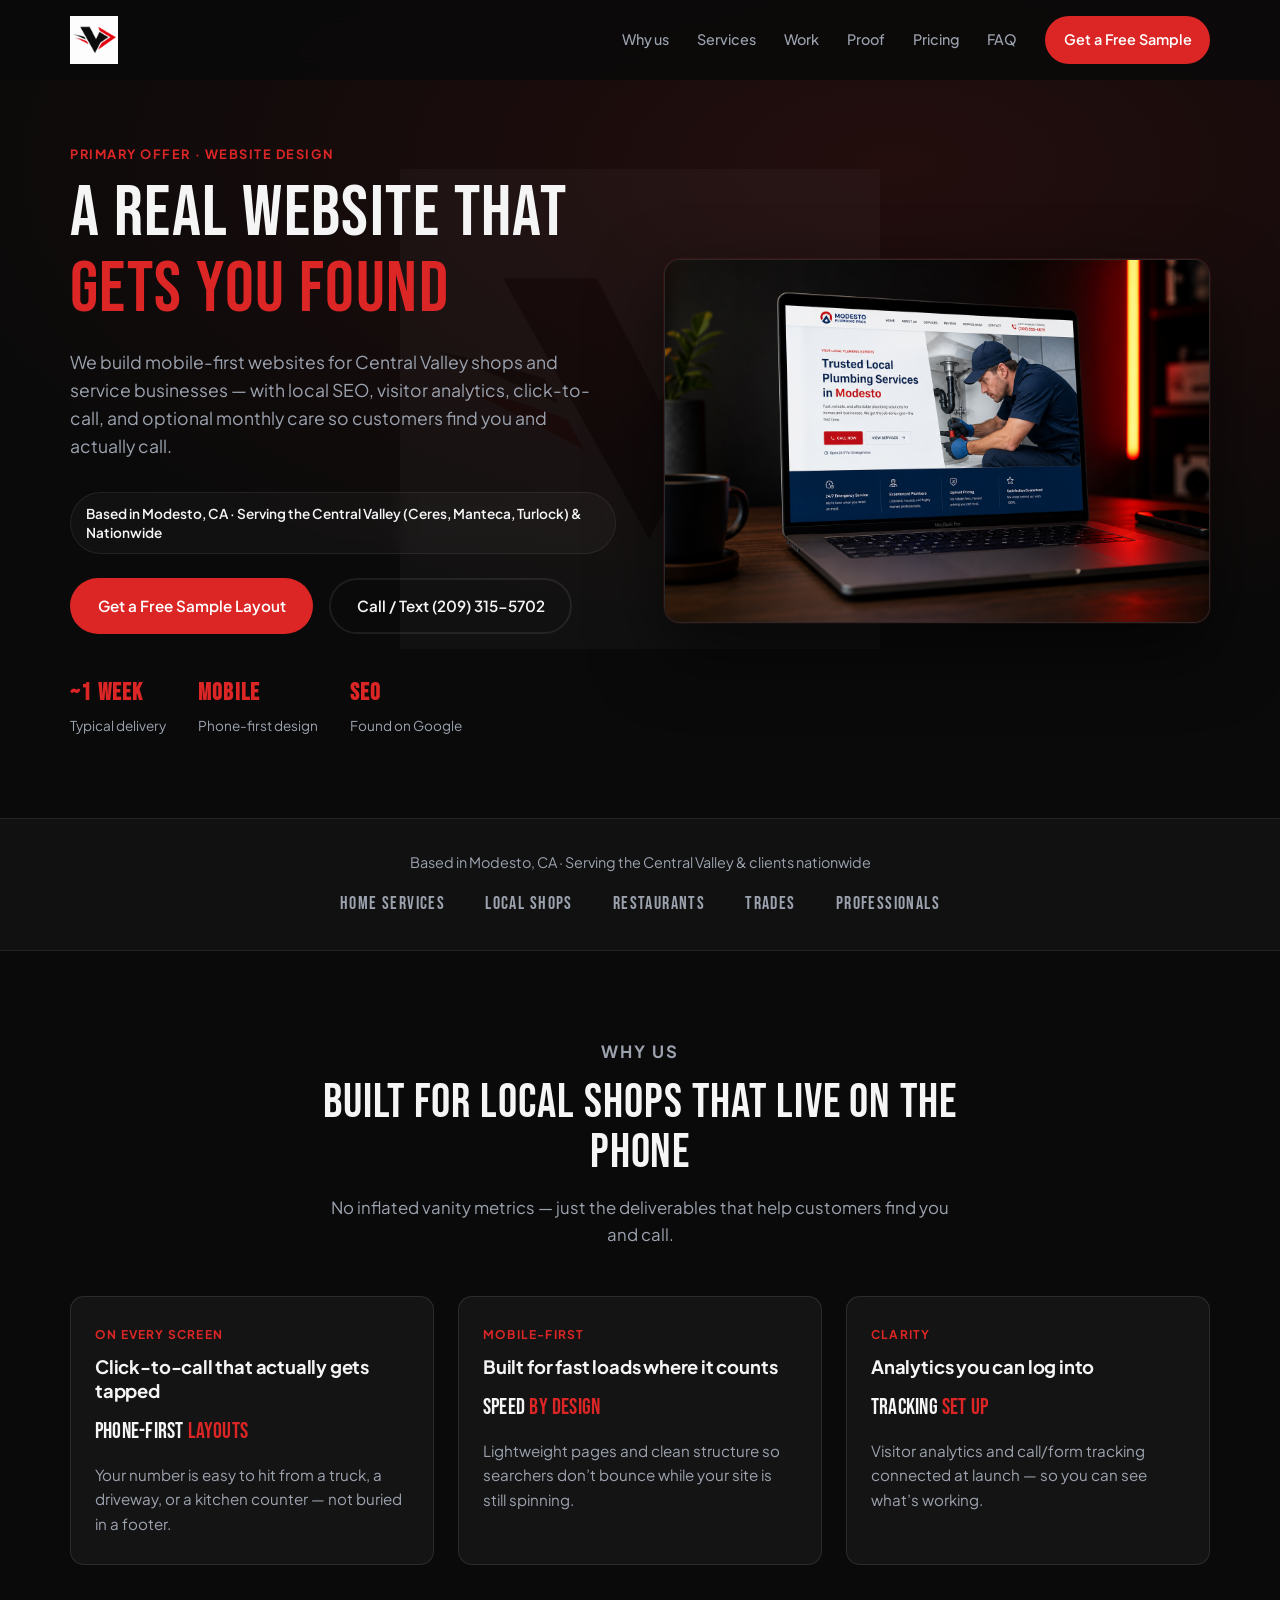
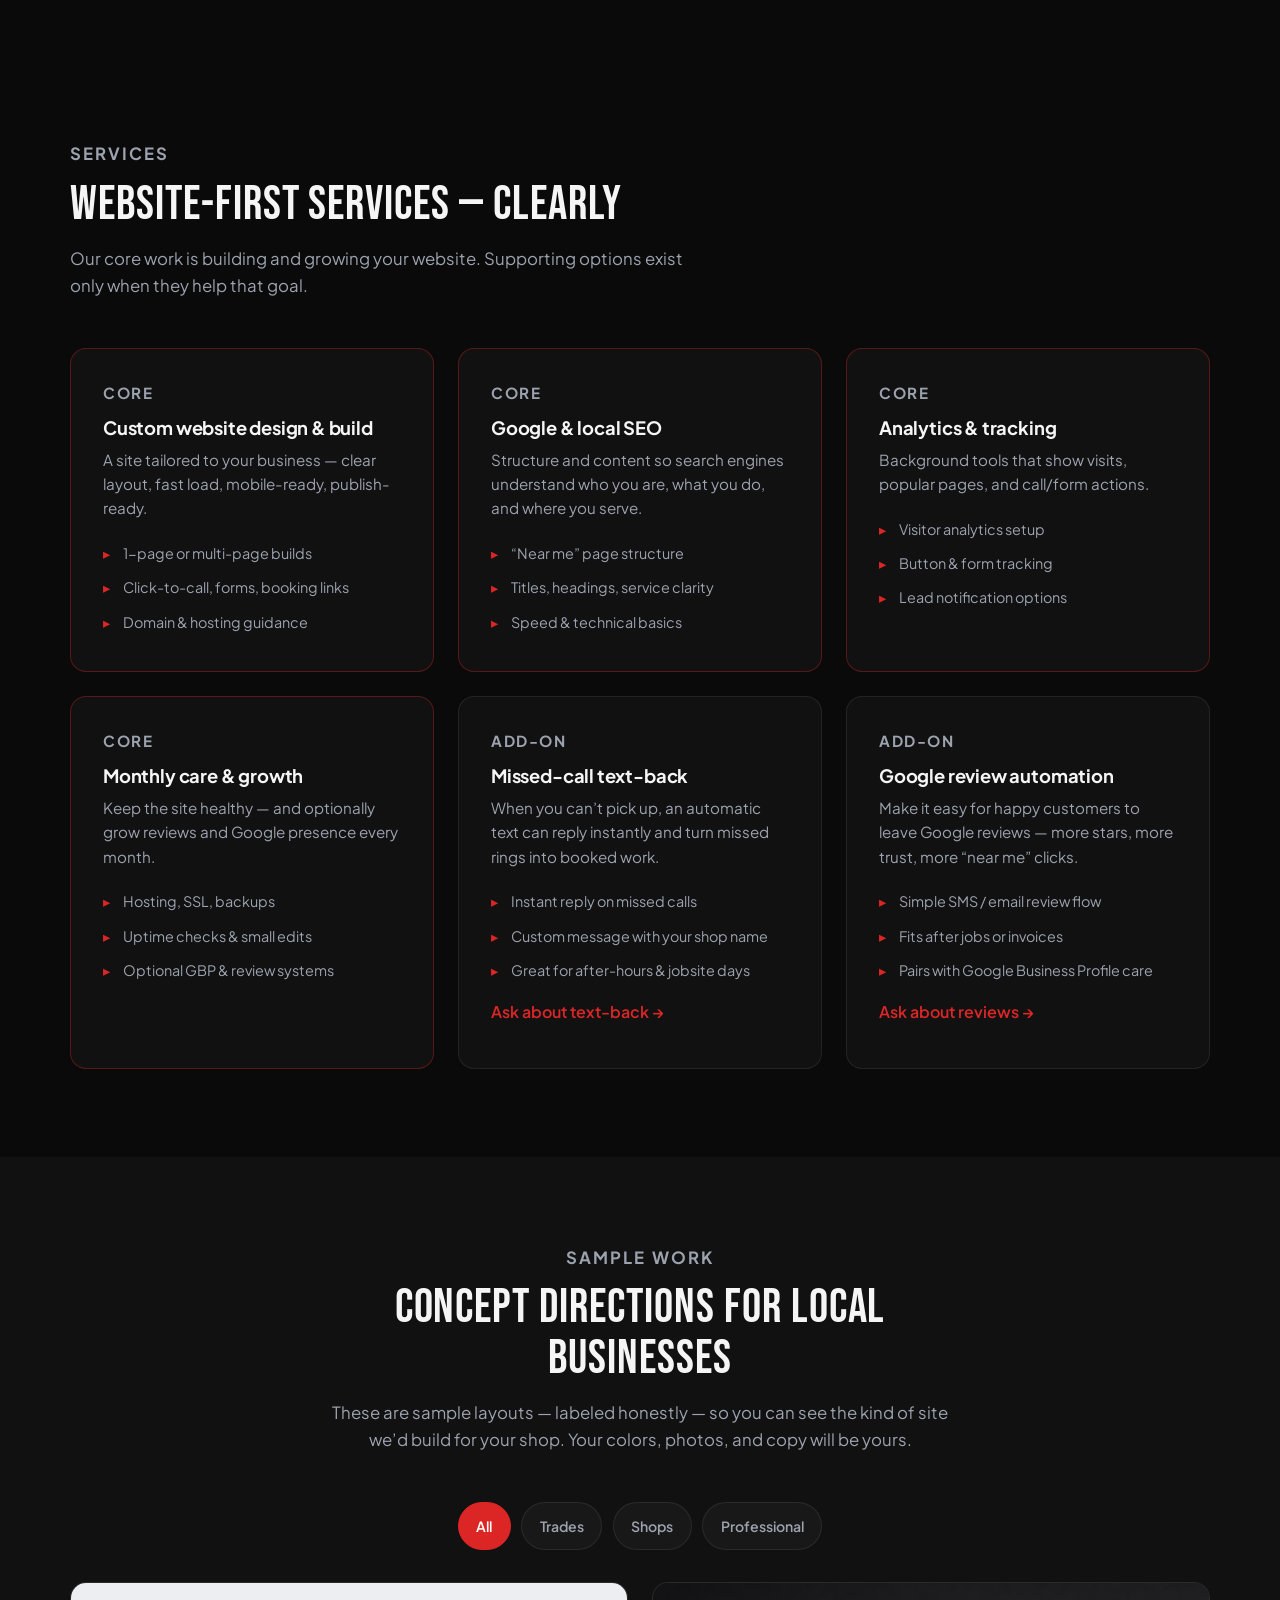
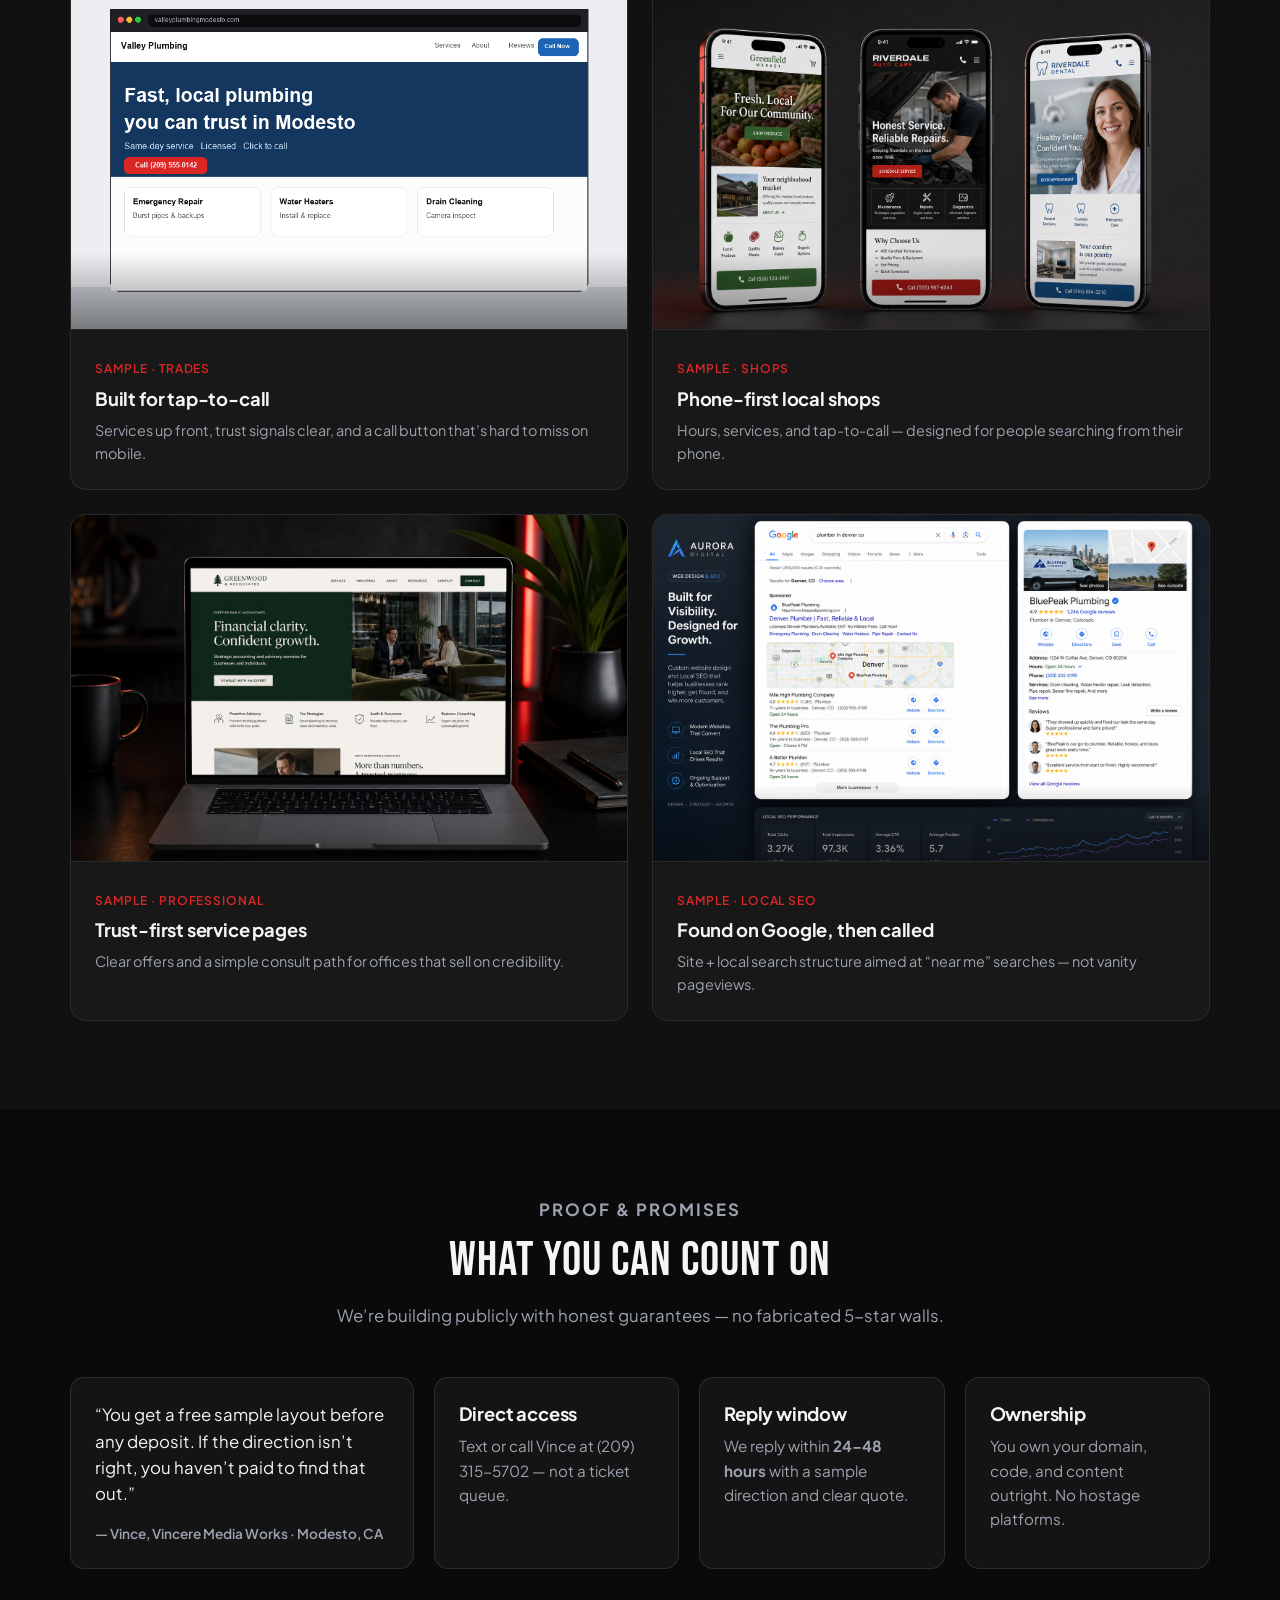
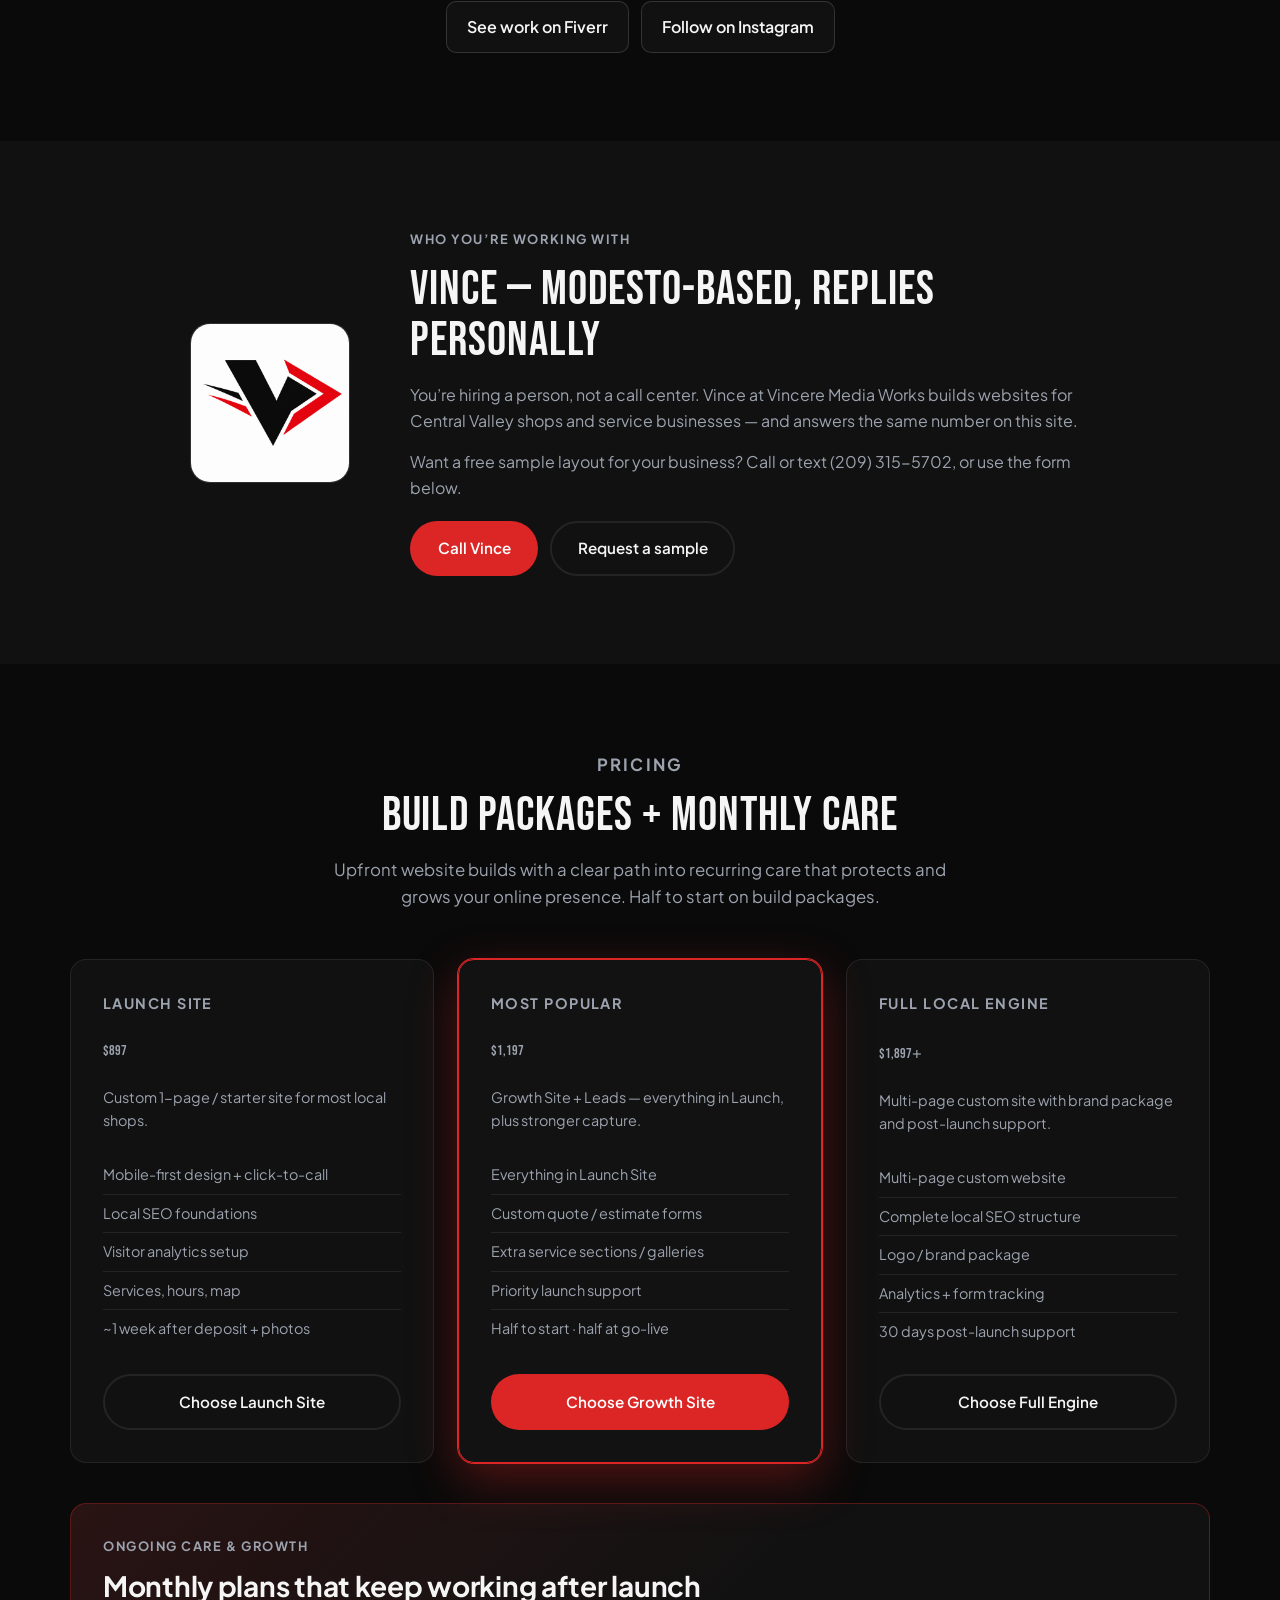
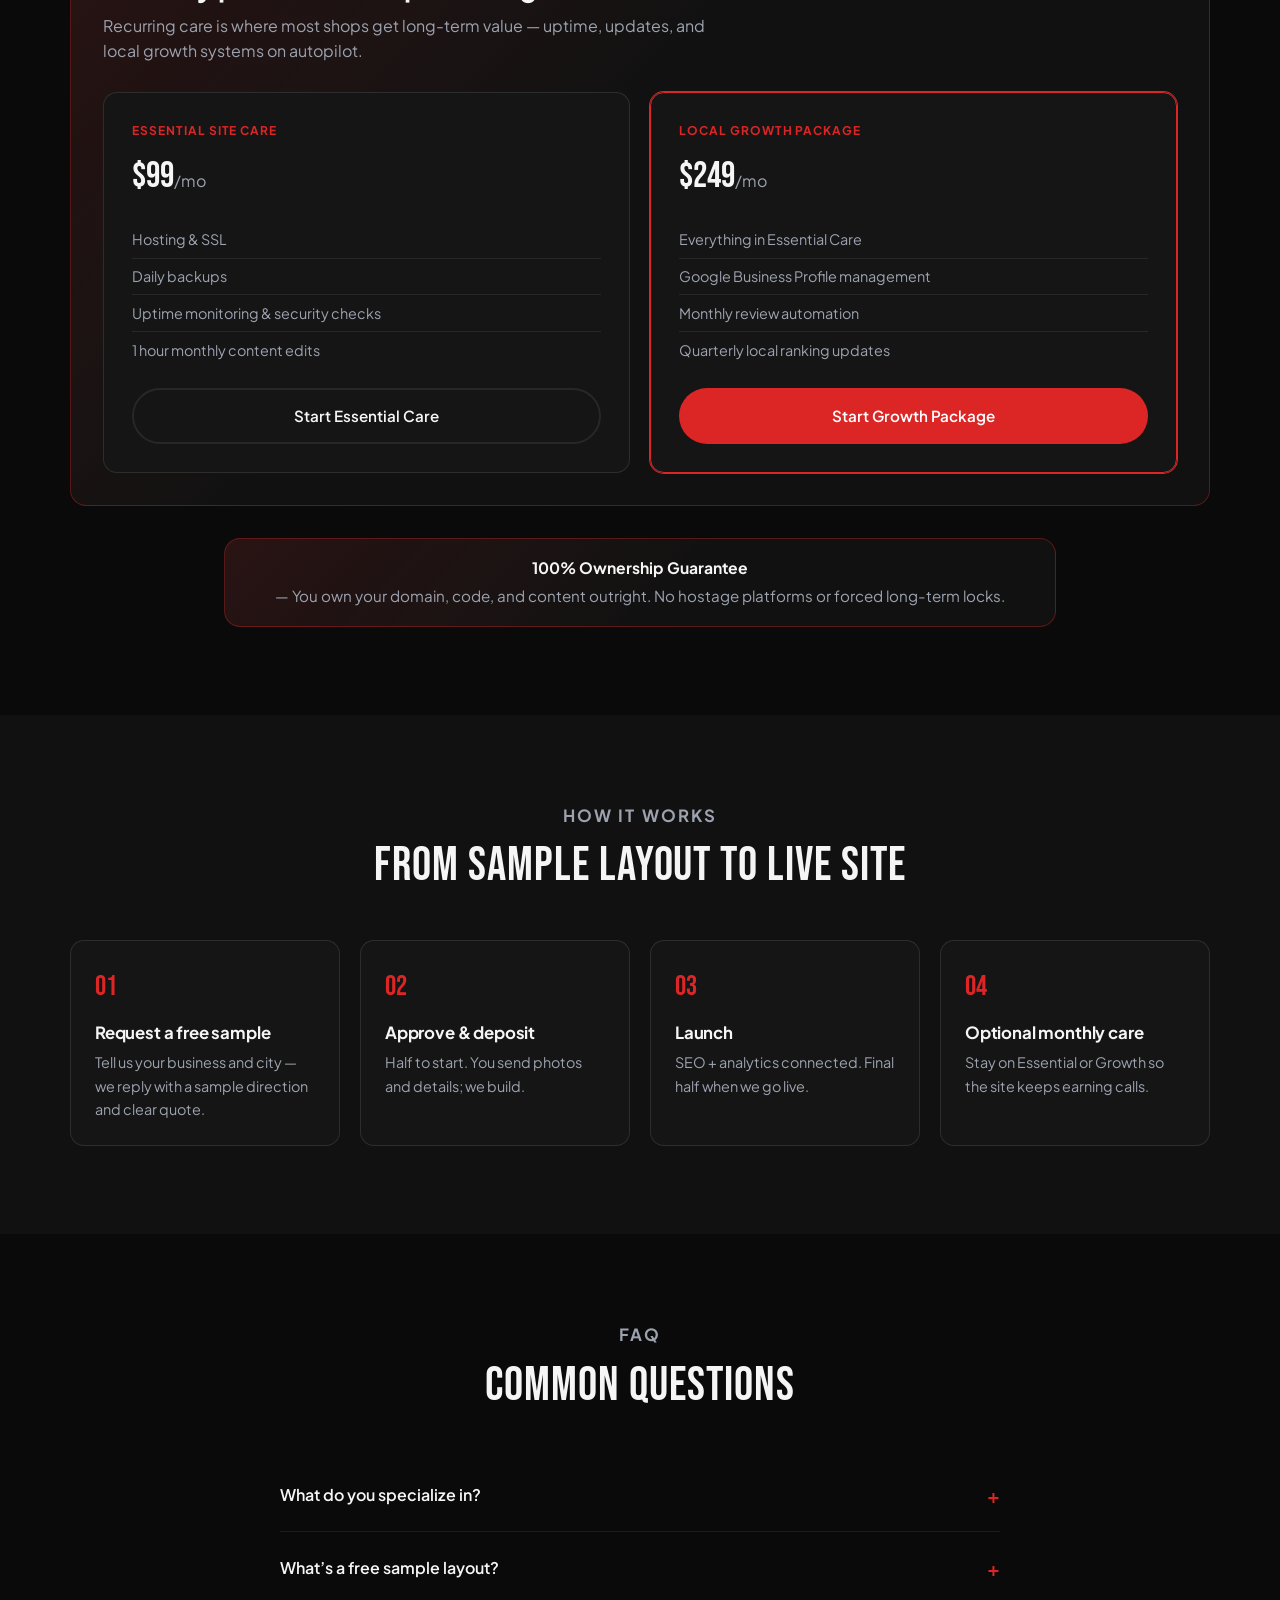
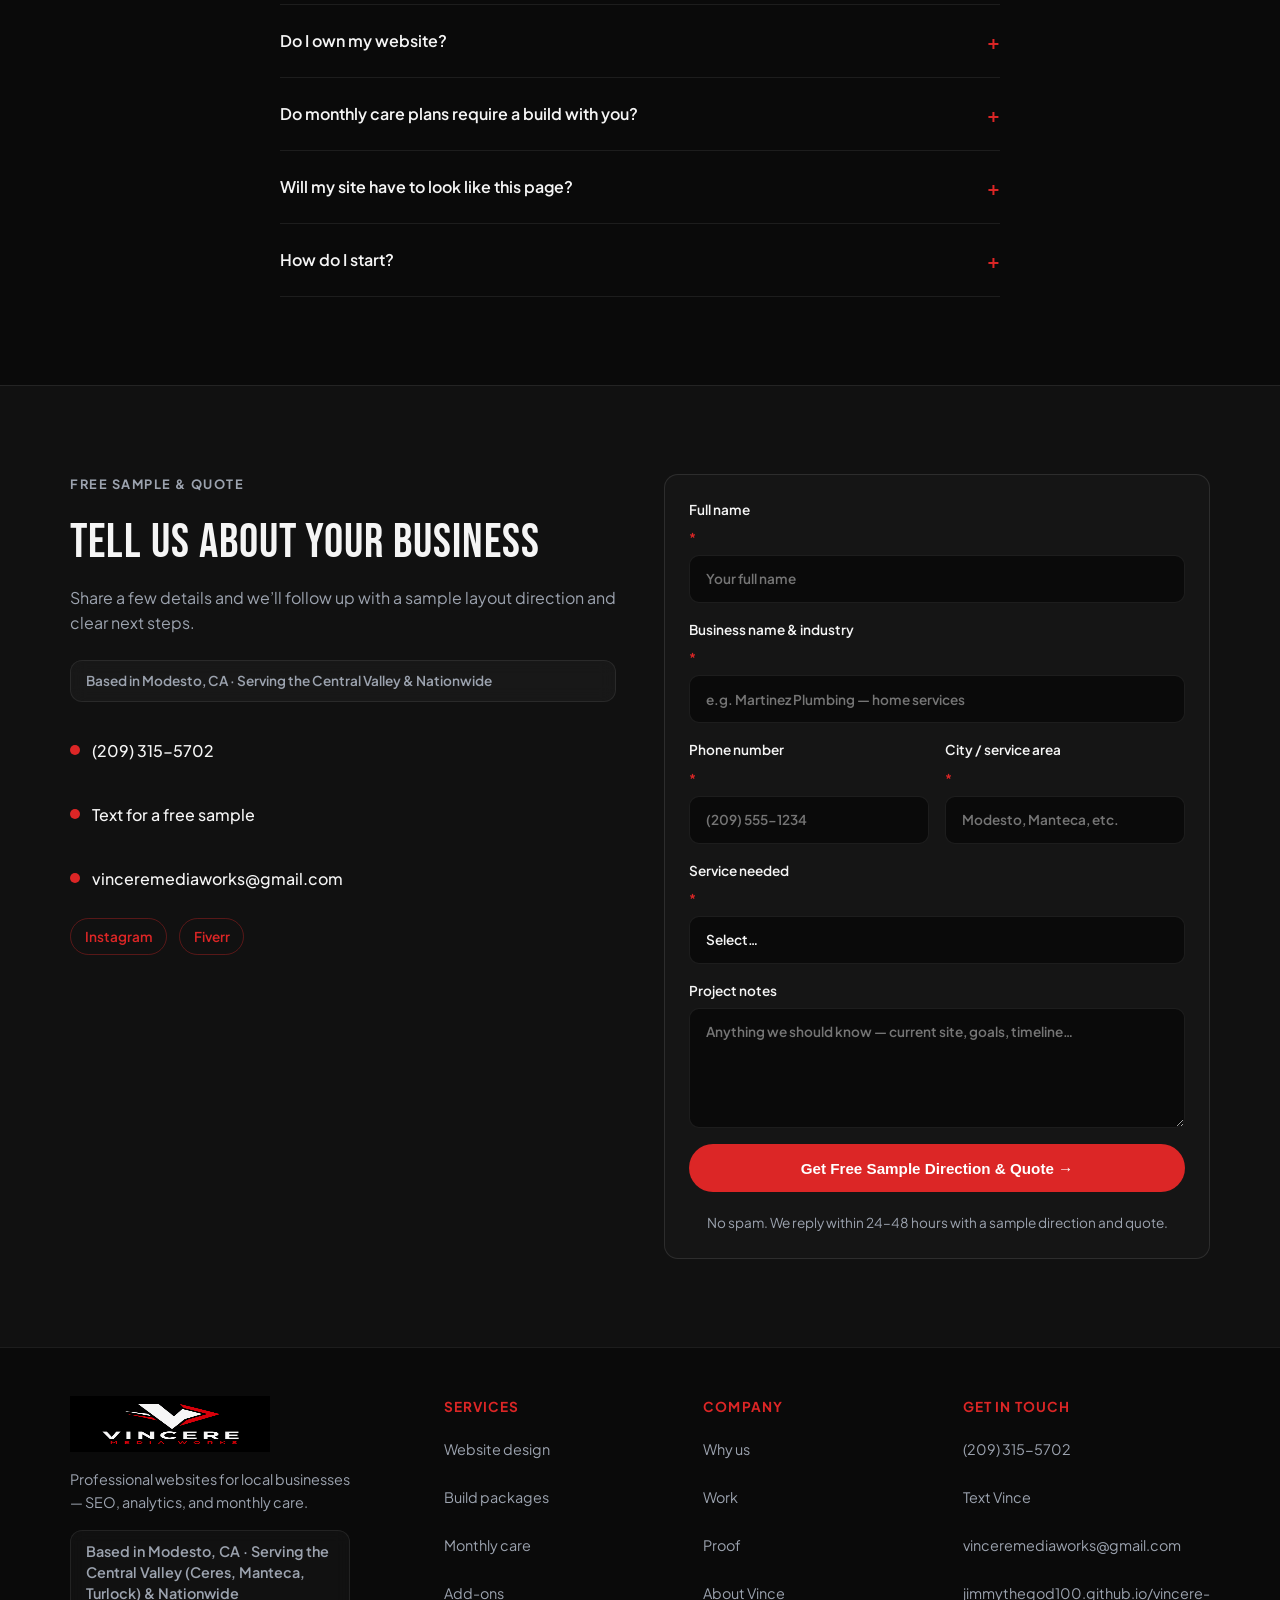
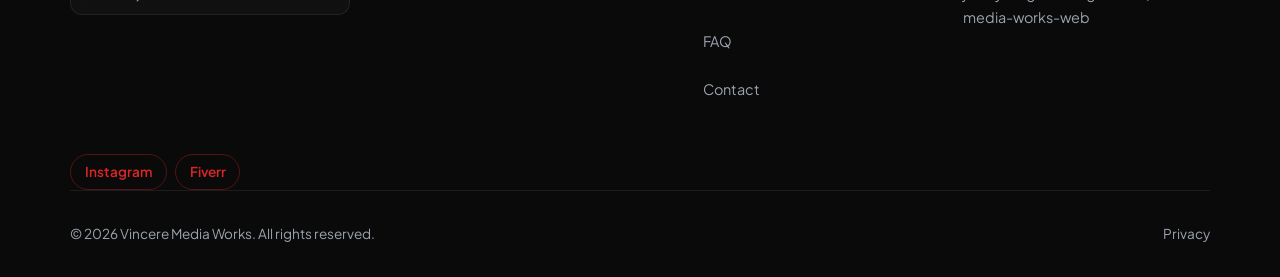
==== commit f36481d2: "Polish site to agency-grade finish for GitHub Pages. Honest proof and founder sections, curated port" ====
--- a/index.html
+++ b/index.html
@@ -1,7 +1,7 @@
 <!DOCTYPE html>
 <html lang="en">
 <head>
-  <!-- build: premium-visuals-20260722d -->
+  <!-- build: agency-grade-20260722f -->
   <meta charset="UTF-8">
   <meta name="viewport" content="width=device-width, initial-scale=1.0">
   <meta name="description" content="Vincere Media Works builds professional websites for local businesses — mobile-first design, SEO, visitor analytics, click-to-call, and monthly site care. Launch from $897. Call (209) 315-5702.">
@@ -28,7 +28,7 @@
   <link rel="preconnect" href="https://fonts.googleapis.com">
   <link rel="preconnect" href="https://fonts.gstatic.com" crossorigin>
   <link href="https://fonts.googleapis.com/css2?family=Bebas+Neue&family=Plus+Jakarta+Sans:wght@400;500;600;700&display=swap" rel="stylesheet">
-  <link rel="stylesheet" href="css/style.css?v=20260722d">
+  <link rel="stylesheet" href="css/style.css?v=20260722f">
   <script type="application/ld+json">
   {
     "@context": "https://schema.org",
@@ -86,9 +86,10 @@
         <span></span><span></span>
       </button>
       <ul class="nav-links">
-        <li><a href="#impact">Results</a></li>
+        <li><a href="#why-us">Why us</a></li>
         <li><a href="#services">Services</a></li>
         <li><a href="#work">Work</a></li>
+        <li><a href="#proof">Proof</a></li>
         <li><a href="#pricing">Pricing</a></li>
         <li><a href="#faq">FAQ</a></li>
         <li id="nav-book" hidden><a href="#book">Book a call</a></li>
@@ -110,9 +111,9 @@
             <a href="tel:+12093155702" class="btn btn-ghost tap-target">Call / Text (209) 315-5702</a>
           </div>
           <div class="hero-stats">
-            <div class="stat"><strong>Build</strong><span>Custom website</span></div>
-            <div class="stat"><strong>SEO</strong><span>Show up on Google</span></div>
-            <div class="stat"><strong>Grow</strong><span>Analytics + care</span></div>
+            <div class="stat"><strong>~1 week</strong><span>Typical delivery</span></div>
+            <div class="stat"><strong>Mobile</strong><span>Phone-first design</span></div>
+            <div class="stat"><strong>SEO</strong><span>Found on Google</span></div>
           </div>
         </div>
         <div class="hero-visual">
@@ -126,8 +127,6 @@
               decoding="async"
             >
           </div>
-          <div class="floating-badge badge-1">1-week delivery</div>
-          <div class="floating-badge badge-2">Mobile-optimized</div>
         </div>
       </div>
     </section>
@@ -145,63 +144,31 @@
       </div>
     </section>
 
-    <section class="section" id="impact" aria-labelledby="impact-heading">
+    <section class="section" id="why-us" aria-labelledby="why-heading">
       <div class="container">
         <div class="section-header center">
-          <p class="eyebrow">Local impact</p>
-          <h2 id="impact-heading">Built to turn searches into calls</h2>
-          <p>We focus on outcomes local owners care about — visibility, speed, and phone rings — not vanity features.</p>
+          <p class="eyebrow">Why us</p>
+          <h2 id="why-heading">Built for local shops that live on the phone</h2>
+          <p>No inflated vanity metrics — just the deliverables that help customers find you and call.</p>
         </div>
         <div class="impact-grid">
           <article class="glass-card impact-card">
-            <p class="impact-label">Before → After</p>
-            <h3>From invisible to in-demand</h3>
-            <p class="impact-stat">10 searches/mo → <span>45+ calls</span></p>
-            <p>When your shop only lives on Facebook, Google customers bounce. A real site with local SEO puts your number where searchers can tap it.</p>
+            <p class="impact-label">On every screen</p>
+            <h3>Click-to-call that actually gets tapped</h3>
+            <p class="impact-stat">Phone-first <span>layouts</span></p>
+            <p>Your number is easy to hit from a truck, a driveway, or a kitchen counter — not buried in a footer.</p>
           </article>
           <article class="glass-card impact-card">
-            <p class="impact-label">Mobile speed</p>
-            <h3>Fast enough for driveway searches</h3>
-            <p class="impact-stat">Load target <span>&lt;1s</span></p>
-            <p>Slow pages lose the next tap. We build mobile-first so your site feels instant when someone Googles you from their truck.</p>
+            <p class="impact-label">Mobile-first</p>
+            <h3>Built for fast loads where it counts</h3>
+            <p class="impact-stat">Speed <span>by design</span></p>
+            <p>Lightweight pages and clean structure so searchers don’t bounce while your site is still spinning.</p>
           </article>
           <article class="glass-card impact-card">
-            <p class="impact-label">Always on</p>
-            <h3>Know what’s working</h3>
-            <p class="impact-stat">Analytics <span>live day one</span></p>
-            <p>See visits, top pages, and call taps — so you know the site is earning its keep, not guessing.</p>
-          </article>
-        </div>
-      </div>
-    </section>
-
-    <section class="section section-alt" id="addons-highlight" aria-labelledby="addons-heading">
-      <div class="container">
-        <div class="section-header center">
-          <p class="eyebrow">High-value add-ons</p>
-          <h2 id="addons-heading">Tools that recover missed work</h2>
-          <p>Especially powerful for trades and service businesses that live on the phone.</p>
-        </div>
-        <div class="feature-duo">
-          <article class="glass-card feature-box">
-            <h3>Missed-call text-back</h3>
-            <p>When you can’t pick up, an automatic text can reply instantly — “Sorry we missed you — text us your job details.” Turns missed rings into booked work.</p>
-            <ul>
-              <li>Instant reply when a call is missed</li>
-              <li>Custom message with your shop name</li>
-              <li>Great for after-hours &amp; jobsite days</li>
-            </ul>
-            <a href="#contact" class="service-cta tap-target" data-service="Missed-call text-back add-on">Ask about text-back →</a>
-          </article>
-          <article class="glass-card feature-box">
-            <h3>Google review automation</h3>
-            <p>Make it easy for happy customers to leave a Google review — more stars, more trust, more “near me” clicks.</p>
-            <ul>
-              <li>Simple SMS / email review request flow</li>
-              <li>Fits after jobs or invoices</li>
-              <li>Pairs with Google Business Profile care</li>
-            </ul>
-            <a href="#contact" class="service-cta tap-target" data-service="Google review automation add-on">Ask about reviews →</a>
+            <p class="impact-label">Clarity</p>
+            <h3>Analytics you can log into</h3>
+            <p class="impact-stat">Tracking <span>set up</span></p>
+            <p>Visitor analytics and call/form tracking connected at launch — so you can see what’s working.</p>
           </article>
         </div>
       </div>
@@ -255,6 +222,30 @@
               <li>Optional GBP &amp; review systems</li>
             </ul>
           </article>
+
+          <article class="glass-card service-card">
+            <p class="service-kicker">Add-on</p>
+            <h3>Missed-call text-back</h3>
+            <p>When you can’t pick up, an automatic text can reply instantly and turn missed rings into booked work.</p>
+            <ul>
+              <li>Instant reply on missed calls</li>
+              <li>Custom message with your shop name</li>
+              <li>Great for after-hours &amp; jobsite days</li>
+            </ul>
+            <a href="#contact" class="service-cta tap-target" data-service="Missed-call text-back add-on">Ask about text-back →</a>
+          </article>
+          <article class="glass-card service-card">
+            <p class="service-kicker">Add-on</p>
+            <h3>Google review automation</h3>
+            <p>Make it easy for happy customers to leave Google reviews — more stars, more trust, more “near me” clicks.</p>
+            <ul>
+              <li>Simple SMS / email review flow</li>
+              <li>Fits after jobs or invoices</li>
+              <li>Pairs with Google Business Profile care</li>
+            </ul>
+            <a href="#contact" class="service-cta tap-target" data-service="Google review automation add-on">Ask about reviews →</a>
+          </article>
+
         </div>
       </div>
     </section>
@@ -262,79 +253,109 @@
     <section class="section section-alt" id="work" aria-labelledby="work-heading">
       <div class="container">
         <div class="section-header center">
-          <p class="eyebrow">Work</p>
-          <h2 id="work-heading">What this looks like</h2>
-          <p>Your site is designed for your brand — any colors, any industry. Filter by business type to see the direction we build toward.</p>
-        </div>
-
-        <div class="work-filters" role="group" aria-label="Filter portfolio examples">
+          <p class="eyebrow">Sample work</p>
+          <h2 id="work-heading">Concept directions for local businesses</h2>
+          <p>These are sample layouts — labeled honestly — so you can see the kind of site we’d build for your shop. Your colors, photos, and copy will be yours.</p>
+        </div>
+
+        <div class="work-filters" role="group" aria-label="Filter sample concepts">
           <button type="button" class="filter-btn is-active tap-target" data-filter="all" aria-pressed="true">All</button>
-          <button type="button" class="filter-btn tap-target" data-filter="trades" aria-pressed="false">Trades &amp; Services</button>
-          <button type="button" class="filter-btn tap-target" data-filter="shops" aria-pressed="false">Local Shops</button>
+          <button type="button" class="filter-btn tap-target" data-filter="trades" aria-pressed="false">Trades</button>
+          <button type="button" class="filter-btn tap-target" data-filter="shops" aria-pressed="false">Shops</button>
           <button type="button" class="filter-btn tap-target" data-filter="professional" aria-pressed="false">Professional</button>
         </div>
 
-        <div class="work-grid" id="work-grid">
+        <div class="work-grid work-grid-curated" id="work-grid">
           <article class="glass-card work-card" data-category="trades">
             <div class="work-thumb">
-              <img src="images/portfolio/example-trades-website.png" alt="Desktop website mockup for a Modesto plumbing company with Call Now button" loading="lazy" width="1024" height="682" decoding="async">
+              <img src="images/portfolio/example-trades-website.png" alt="Sample trade business website concept on a laptop" loading="lazy" width="1536" height="1024" decoding="async">
             </div>
             <div class="work-body">
-              <span class="work-label">Trades &amp; Services</span>
-              <h3>Trade business website</h3>
-              <p>Clear services, trust signals, and a big click-to-call button — built for people searching on the job.</p>
+              <span class="work-label">Sample · Trades</span>
+              <h3>Built for tap-to-call</h3>
+              <p>Services up front, trust signals clear, and a call button that’s hard to miss on mobile.</p>
             </div>
           </article>
           <article class="glass-card work-card" data-category="shops">
             <div class="work-thumb">
-              <img src="images/portfolio/example-mobile-sites.png" alt="Three phone mockups showing mobile-first websites for local shops" loading="lazy" width="1024" height="682" decoding="async">
+              <img src="images/portfolio/example-mobile-sites.png" alt="Sample mobile-first local shop website concepts on phones" loading="lazy" width="1536" height="1024" decoding="async">
             </div>
             <div class="work-body">
-              <span class="work-label">Local Shops</span>
-              <h3>Mobile-first shop sites</h3>
-              <p>Hours, services, and tap-to-call layouts that work when customers find you on their phone.</p>
+              <span class="work-label">Sample · Shops</span>
+              <h3>Phone-first local shops</h3>
+              <p>Hours, services, and tap-to-call — designed for people searching from their phone.</p>
             </div>
           </article>
           <article class="glass-card work-card" data-category="professional">
             <div class="work-thumb">
-              <img src="images/portfolio/example-professional-site.png" alt="Professional accounting firm website mockup in a browser window" loading="lazy" width="1024" height="682" decoding="async">
+              <img src="images/portfolio/example-professional-site.png" alt="Sample professional services website concept" loading="lazy" width="1536" height="1024" decoding="async">
             </div>
             <div class="work-body">
-              <span class="work-label">Professional</span>
-              <h3>Professional service sites</h3>
-              <p>Clean multi-section pages for offices that need trust, clarity, and an easy consult request.</p>
+              <span class="work-label">Sample · Professional</span>
+              <h3>Trust-first service pages</h3>
+              <p>Clear offers and a simple consult path for offices that sell on credibility.</p>
             </div>
           </article>
           <article class="glass-card work-card" data-category="shops">
-            <div class="work-thumb work-thumb-bright">
-              <img src="images/portfolio/example-brand-cover.png" alt="Vincere Media Works — websites that get you found" loading="lazy" width="1024" height="682" decoding="async">
+            <div class="work-thumb">
+              <img src="images/portfolio/example-local-seo.png" alt="Sample local SEO and Google Business Profile concept" loading="lazy" width="1536" height="1024" decoding="async">
             </div>
             <div class="work-body">
-              <span class="work-label">Local Shops</span>
-              <h3>Websites that get you found</h3>
-              <p>A real site with your name, services, and number — so Google searches turn into calls.</p>
-            </div>
-          </article>
-          <article class="glass-card work-card" data-category="trades">
-            <div class="work-thumb">
-              <img src="images/portfolio/example-local-seo.png" alt="Local SEO search result and Google Business Profile connected to a website" loading="lazy" width="1024" height="682" decoding="async">
-            </div>
-            <div class="work-body">
-              <span class="work-label">Trades &amp; Services</span>
-              <h3>Local SEO that drives calls</h3>
-              <p>Search results, Google Business Profile, and analytics wired to your site — not vanity traffic.</p>
-            </div>
-          </article>
-          <article class="glass-card work-card" data-category="professional">
-            <div class="work-thumb">
-              <img src="images/portfolio/example-professional-site.png" alt="Trust-focused professional website layout with consult call-to-action" loading="lazy" width="1024" height="682" decoding="async">
-            </div>
-            <div class="work-body">
-              <span class="work-label">Professional</span>
-              <h3>Trust-first service pages</h3>
-              <p>Offers, credentials, and contact paths that make it easy to book the next conversation.</p>
-            </div>
-          </article>
+              <span class="work-label">Sample · Local SEO</span>
+              <h3>Found on Google, then called</h3>
+              <p>Site + local search structure aimed at “near me” searches — not vanity pageviews.</p>
+            </div>
+          </article>
+        </div>
+      </div>
+    </section>
+
+    <section class="section" id="proof" aria-labelledby="proof-heading">
+      <div class="container">
+        <div class="section-header center">
+          <p class="eyebrow">Proof &amp; promises</p>
+          <h2 id="proof-heading">What you can count on</h2>
+          <p>We’re building publicly with honest guarantees — no fabricated 5-star walls.</p>
+        </div>
+        <div class="proof-grid">
+          <blockquote class="glass-card proof-card">
+            <p>“You get a free sample layout before any deposit. If the direction isn’t right, you haven’t paid to find that out.”</p>
+            <footer>— Vince, Vincere Media Works · Modesto, CA</footer>
+          </blockquote>
+          <article class="glass-card proof-card">
+            <h3>Direct access</h3>
+            <p>Text or call Vince at <a href="tel:+12093155702">(209) 315-5702</a> — not a ticket queue.</p>
+          </article>
+          <article class="glass-card proof-card">
+            <h3>Reply window</h3>
+            <p>We reply within <strong>24–48 hours</strong> with a sample direction and clear quote.</p>
+          </article>
+          <article class="glass-card proof-card">
+            <h3>Ownership</h3>
+            <p>You own your domain, code, and content outright. No hostage platforms.</p>
+          </article>
+        </div>
+        <div class="social-proof-row">
+          <a class="tap-target social-proof-link" href="https://www.fiverr.com/vinceremedia_" target="_blank" rel="noopener noreferrer">See work on Fiverr</a>
+          <a class="tap-target social-proof-link" href="https://instagram.com/vinceremediaworks" target="_blank" rel="noopener noreferrer">Follow on Instagram</a>
+        </div>
+      </div>
+    </section>
+
+    <section class="section section-alt" id="founder" aria-labelledby="founder-heading">
+      <div class="container founder-grid">
+        <div class="founder-visual">
+          <img src="images/icon.png" alt="Vince — Vincere Media Works" width="160" height="160">
+        </div>
+        <div class="founder-copy">
+          <p class="eyebrow">Who you’re working with</p>
+          <h2 id="founder-heading">Vince — Modesto-based, replies personally</h2>
+          <p>You’re hiring a person, not a call center. Vince at Vincere Media Works builds websites for Central Valley shops and service businesses — and answers the same number on this site.</p>
+          <p>Want a free sample layout for your business? Call or text <a href="tel:+12093155702">(209) 315-5702</a>, or use the form below.</p>
+          <div class="founder-actions">
+            <a href="tel:+12093155702" class="btn btn-primary tap-target">Call Vince</a>
+            <a href="#contact" class="btn btn-ghost tap-target">Request a sample</a>
+          </div>
         </div>
       </div>
     </section>
@@ -501,15 +522,15 @@
           <p>Share a few details and we’ll follow up with a sample layout direction and clear next steps.</p>
           <p class="local-badge local-badge-inline">Based in Modesto, CA · Serving the Central Valley &amp; Nationwide</p>
           <div class="contact-detail">
-            <span class="contact-icon" aria-hidden="true">📞</span>
+            <span class="contact-icon" aria-hidden="true"></span>
             <a class="tap-target" href="tel:+12093155702">(209) 315-5702</a>
           </div>
           <div class="contact-detail">
-            <span class="contact-icon" aria-hidden="true">💬</span>
+            <span class="contact-icon" aria-hidden="true"></span>
             <a class="tap-target" id="contact-sms" href="sms:+12093155702?body=Hi%20Vince%20%E2%80%94%20I%27d%20like%20a%20free%20sample%20layout.">Text for a free sample</a>
           </div>
           <div class="contact-detail">
-            <span class="contact-icon" aria-hidden="true">📧</span>
+            <span class="contact-icon" aria-hidden="true"></span>
             <a class="tap-target" id="contact-email" href="mailto:vinceremediaworks@gmail.com">vinceremediaworks@gmail.com</a>
           </div>
           <div id="contact-social" hidden aria-label="Social links"></div>
@@ -603,12 +624,14 @@
           <a class="tap-target" href="#services">Website design</a>
           <a class="tap-target" href="#pricing">Build packages</a>
           <a class="tap-target" href="#pricing">Monthly care</a>
-          <a class="tap-target" href="#addons-highlight">Add-ons</a>
+          <a class="tap-target" href="#services">Add-ons</a>
         </div>
         <div class="footer-col">
           <h4>Company</h4>
-          <a class="tap-target" href="#impact">Results</a>
+          <a class="tap-target" href="#why-us">Why us</a>
           <a class="tap-target" href="#work">Work</a>
+          <a class="tap-target" href="#proof">Proof</a>
+          <a class="tap-target" href="#founder">About Vince</a>
           <a class="tap-target" href="#faq">FAQ</a>
           <a class="tap-target" href="#contact">Contact</a>
         </div>
@@ -629,12 +652,13 @@
   </footer>
 
   <div class="sticky-cta" role="region" aria-label="Quick contact">
-    <a href="tel:+12093155702" class="sticky-cta-call tap-target">📞 Call Now</a>
-    <a href="sms:+12093155702?body=Hi%20Vince%20%E2%80%94%20I%27d%20like%20a%20free%20sample%20layout." class="sticky-cta-text tap-target">💬 Text Vince</a>
+    <a href="tel:+12093155702" class="sticky-cta-call tap-target">Call Now</a>
+    <a href="sms:+12093155702?body=Hi%20Vince%20%E2%80%94%20I%27d%20like%20a%20free%20sample%20layout." class="sticky-cta-text tap-target">Text Vince</a>
   </div>
 
-  <script src="js/site-config.js?v=20260722d"></script>
-  <script src="js/integrations.js?v=20260722d"></script>
-  <script src="js/main.js?v=20260722d"></script>
+  <script src="js/site-config.js?v=20260722f"></script>
+  <script src="js/analytics.js?v=20260722f"></script>
+  <script src="js/integrations.js?v=20260722f"></script>
+  <script src="js/main.js?v=20260722f"></script>
 </body>
 </html>
--- a/css/style.css
+++ b/css/style.css
@@ -123,7 +123,7 @@
   max-width: 34rem;
 }
 
-h1, h2, h3 {
+h1, h2 {
   font-family: var(--font-display);
   font-weight: 400;
   line-height: 1.05;
@@ -142,7 +142,12 @@
 }
 
 h3 {
-  font-size: 1.35rem;
+  font-family: var(--font);
+  font-weight: 700;
+  font-size: 1.15rem;
+  line-height: 1.3;
+  letter-spacing: -0.01em;
+  text-transform: none;
   margin-bottom: 0.5rem;
 }
 
@@ -445,32 +450,6 @@
   display: block;
   aspect-ratio: 3 / 2;
   object-fit: cover;
-}
-
-.floating-badge {
-  position: absolute;
-  z-index: 2;
-  background: rgba(12, 12, 12, 0.88);
-  border: 1px solid rgba(255, 255, 255, 0.14);
-  padding: 0.7rem 1.1rem;
-  border-radius: 8px;
-  font-size: 0.8rem;
-  font-weight: 700;
-  letter-spacing: 0.06em;
-  text-transform: uppercase;
-  white-space: nowrap;
-  backdrop-filter: blur(10px);
-  -webkit-backdrop-filter: blur(10px);
-  box-shadow: 0 12px 28px rgba(0, 0, 0, 0.45);
-  color: #fff;
-}
-
-.badge-1 { top: 12%; left: -2%; }
-.badge-2 {
-  bottom: 12%;
-  right: -2%;
-  border-color: rgba(220, 38, 38, 0.55);
-  color: #fff;
 }
 
 /* Trust bar */
@@ -1466,8 +1445,6 @@
 
   .impact-grid { gap: 1rem; }
 
-  .floating-badge { display: none; }
-
   .local-badge {
     border-radius: var(--radius);
     width: 100%;
@@ -1628,11 +1605,130 @@
 }
 
 .services-grid-core {
-  grid-template-columns: repeat(2, 1fr);
-}
-
-@media (max-width: 900px) {
+  grid-template-columns: repeat(3, 1fr);
+}
+
+@media (max-width: 1000px) {
+  .services-grid-core {
+    grid-template-columns: repeat(2, 1fr);
+  }
+}
+
+@media (max-width: 640px) {
   .services-grid-core {
     grid-template-columns: 1fr;
   }
 }
+
+
+/* Agency-grade: proof + founder */
+
+.proof-grid {
+  display: grid;
+  grid-template-columns: 1.4fr 1fr 1fr 1fr;
+  gap: 1.25rem;
+  align-items: stretch;
+}
+
+.proof-card {
+  padding: 1.5rem;
+}
+
+.proof-card p {
+  color: var(--text-muted);
+  font-size: 0.95rem;
+}
+
+blockquote.proof-card {
+  margin: 0;
+}
+
+blockquote.proof-card p {
+  color: var(--text);
+  font-size: 1.05rem;
+  line-height: 1.55;
+  margin-bottom: 1rem;
+}
+
+blockquote.proof-card footer {
+  color: var(--text-muted);
+  font-size: 0.85rem;
+  font-weight: 600;
+}
+
+.social-proof-row {
+  display: flex;
+  flex-wrap: wrap;
+  gap: 0.75rem;
+  justify-content: center;
+  margin-top: 2rem;
+}
+
+.social-proof-link {
+  padding: 0.75rem 1.25rem;
+  border: 1px solid rgba(255,255,255,0.14);
+  border-radius: 10px;
+  font-weight: 600;
+  color: var(--text);
+  background: rgba(255,255,255,0.03);
+}
+
+.social-proof-link:hover {
+  border-color: rgba(220, 38, 38, 0.45);
+  color: #fff;
+}
+
+.founder-grid {
+  display: grid;
+  grid-template-columns: 180px 1fr;
+  gap: 2.5rem;
+  align-items: center;
+  max-width: 900px;
+  margin-inline: auto;
+}
+
+.founder-visual img {
+  width: 160px;
+  height: 160px;
+  border-radius: 20px;
+  border: 1px solid rgba(255,255,255,0.12);
+  background: #141414;
+}
+
+.founder-copy p {
+  color: var(--text-muted);
+  margin-bottom: 1rem;
+  max-width: 65ch;
+}
+
+.founder-actions {
+  display: flex;
+  flex-wrap: wrap;
+  gap: 0.75rem;
+  margin-top: 1.25rem;
+}
+
+.work-grid-curated {
+  grid-template-columns: repeat(2, 1fr);
+}
+
+.contact-icon:empty {
+  width: 10px;
+  height: 10px;
+  border-radius: 50%;
+  background: var(--red);
+}
+
+.impact-stat {
+  font-size: 1.35rem;
+  letter-spacing: 0.01em;
+}
+
+@media (max-width: 900px) {
+  .proof-grid,
+  .founder-grid,
+  .work-grid-curated {
+    grid-template-columns: 1fr;
+  }
+}
+
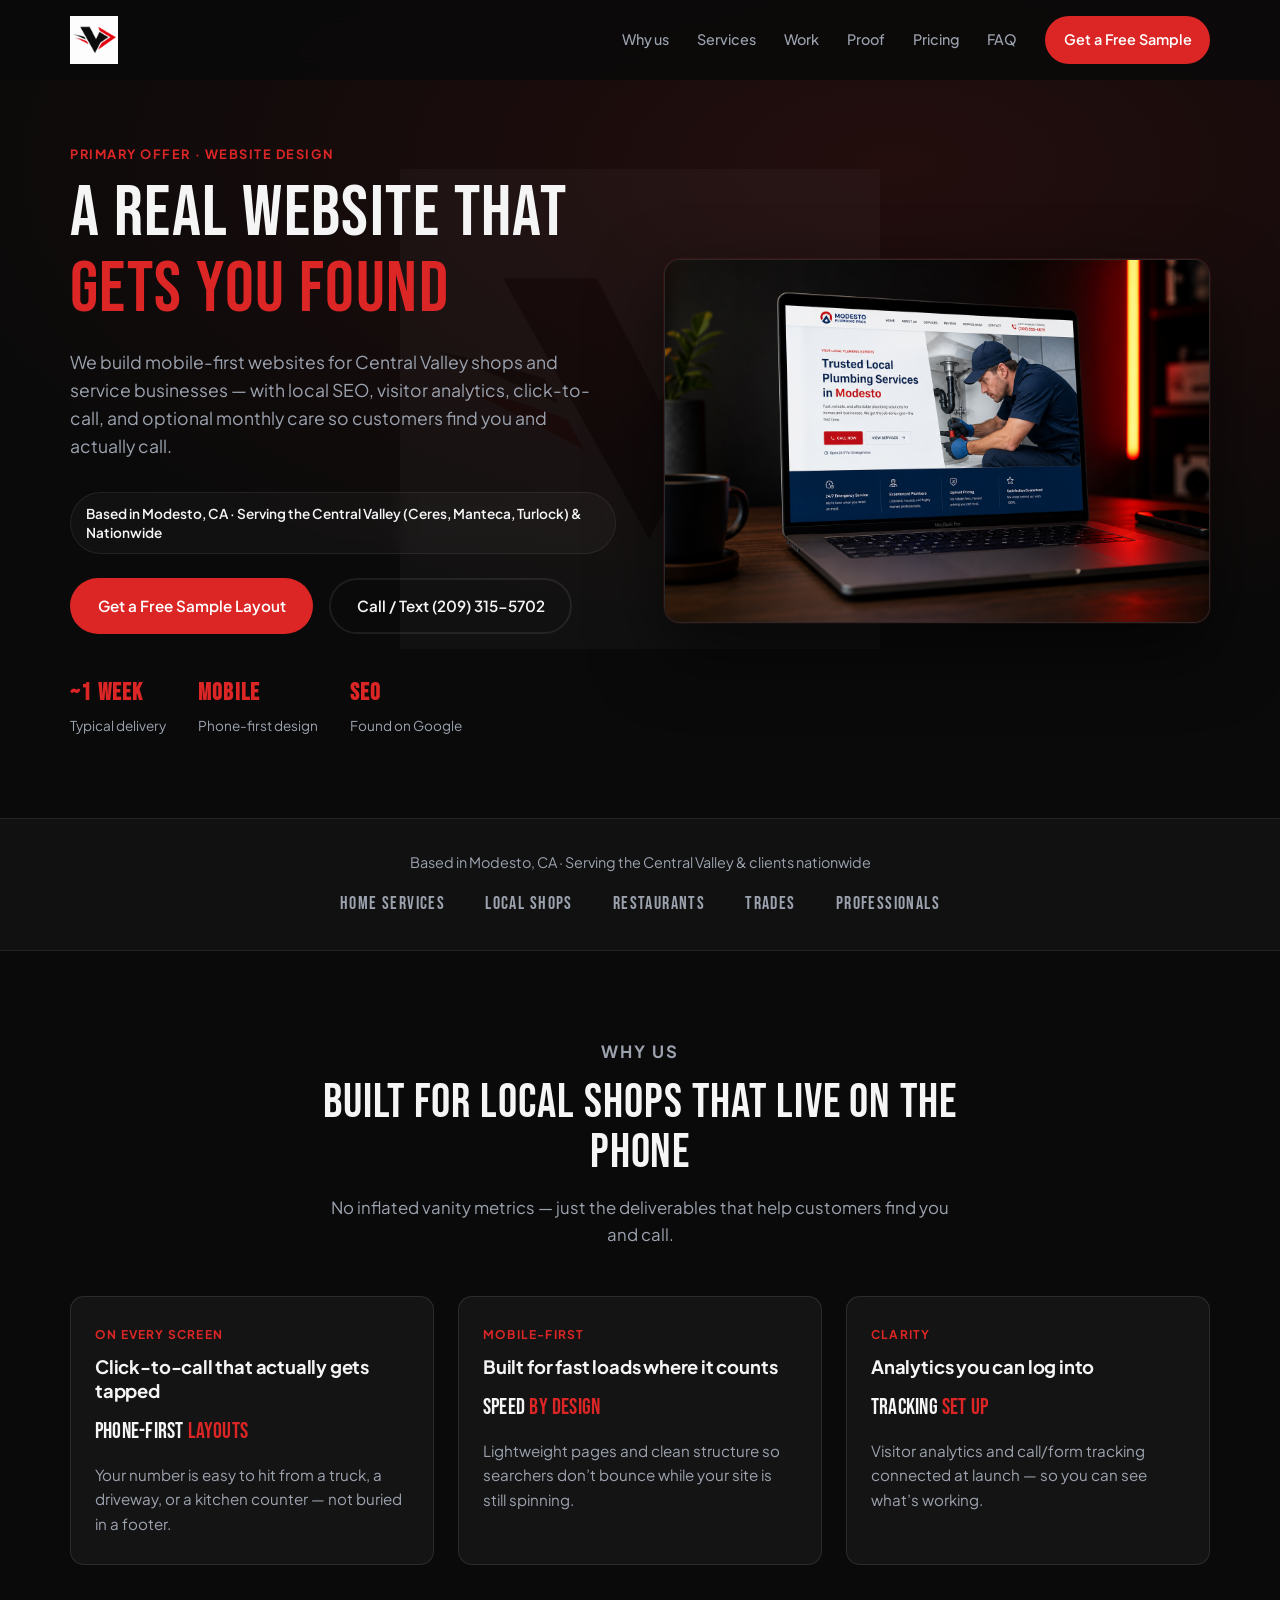
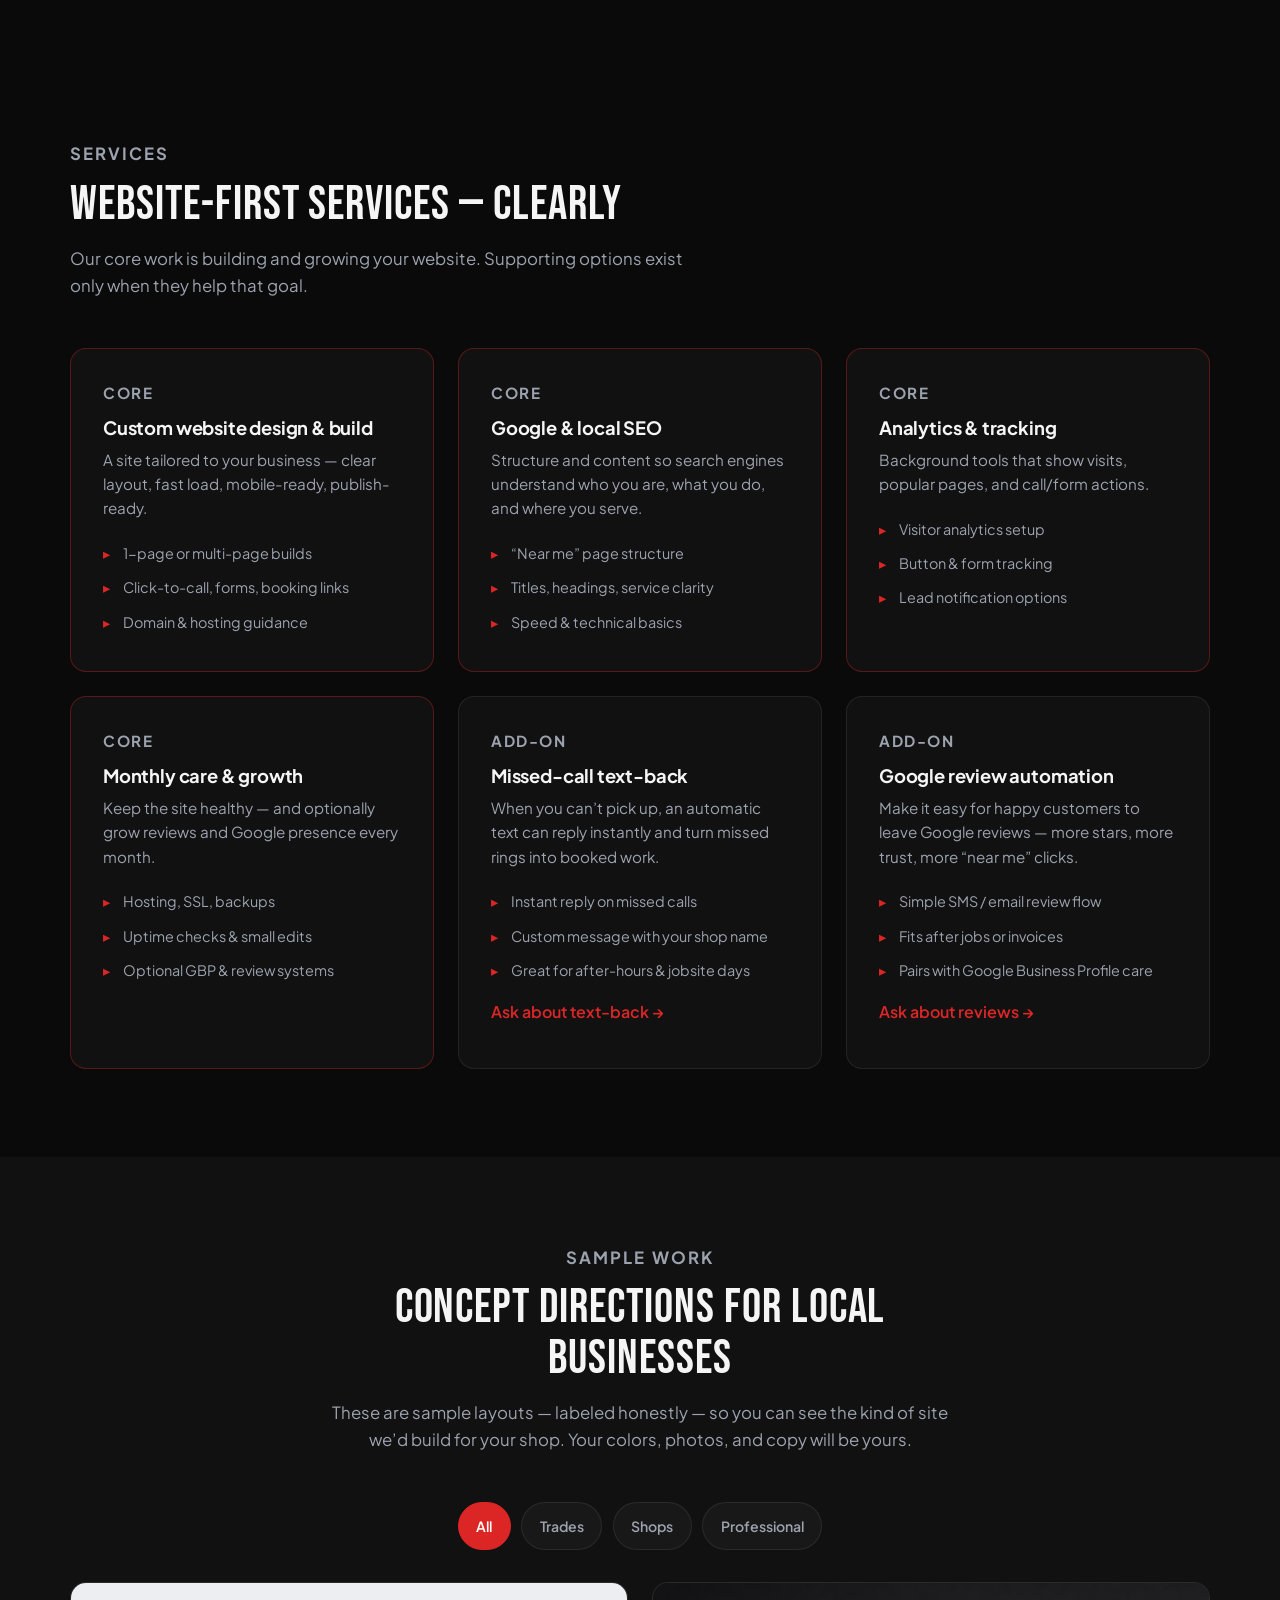
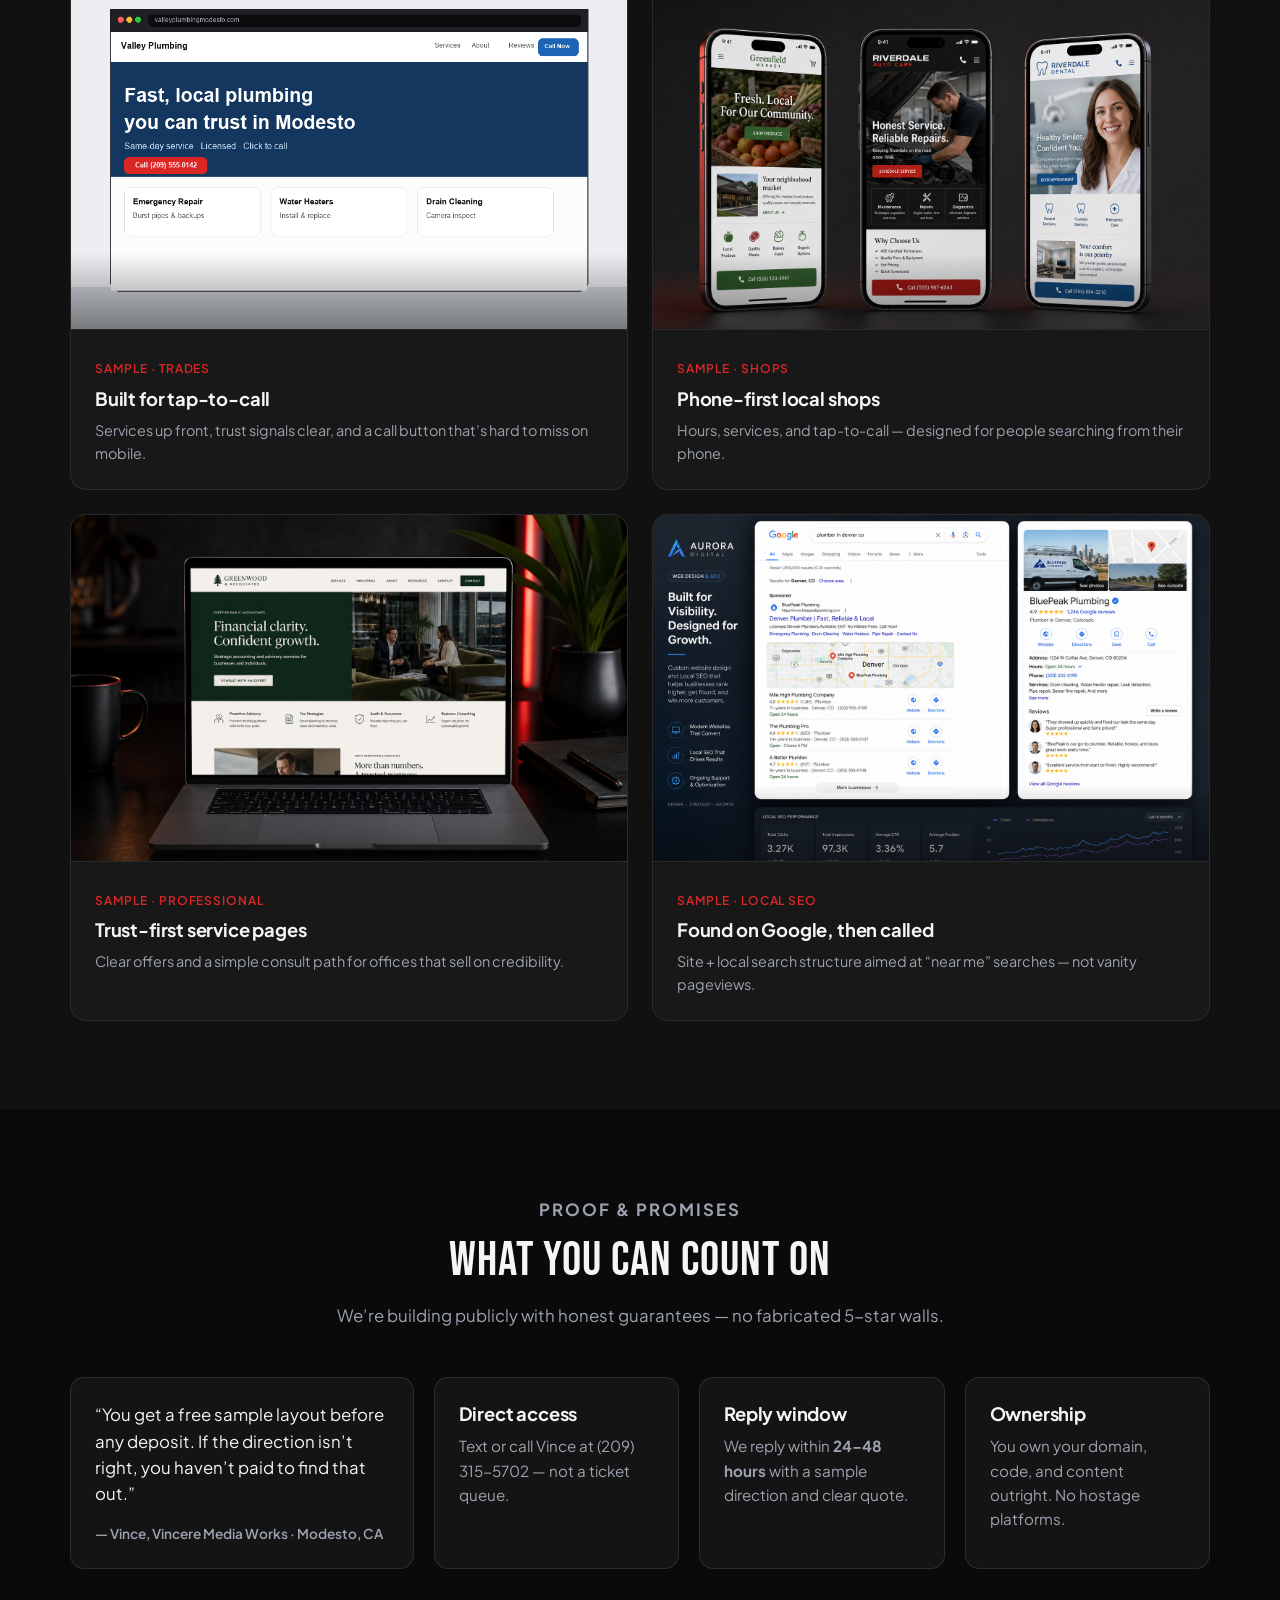
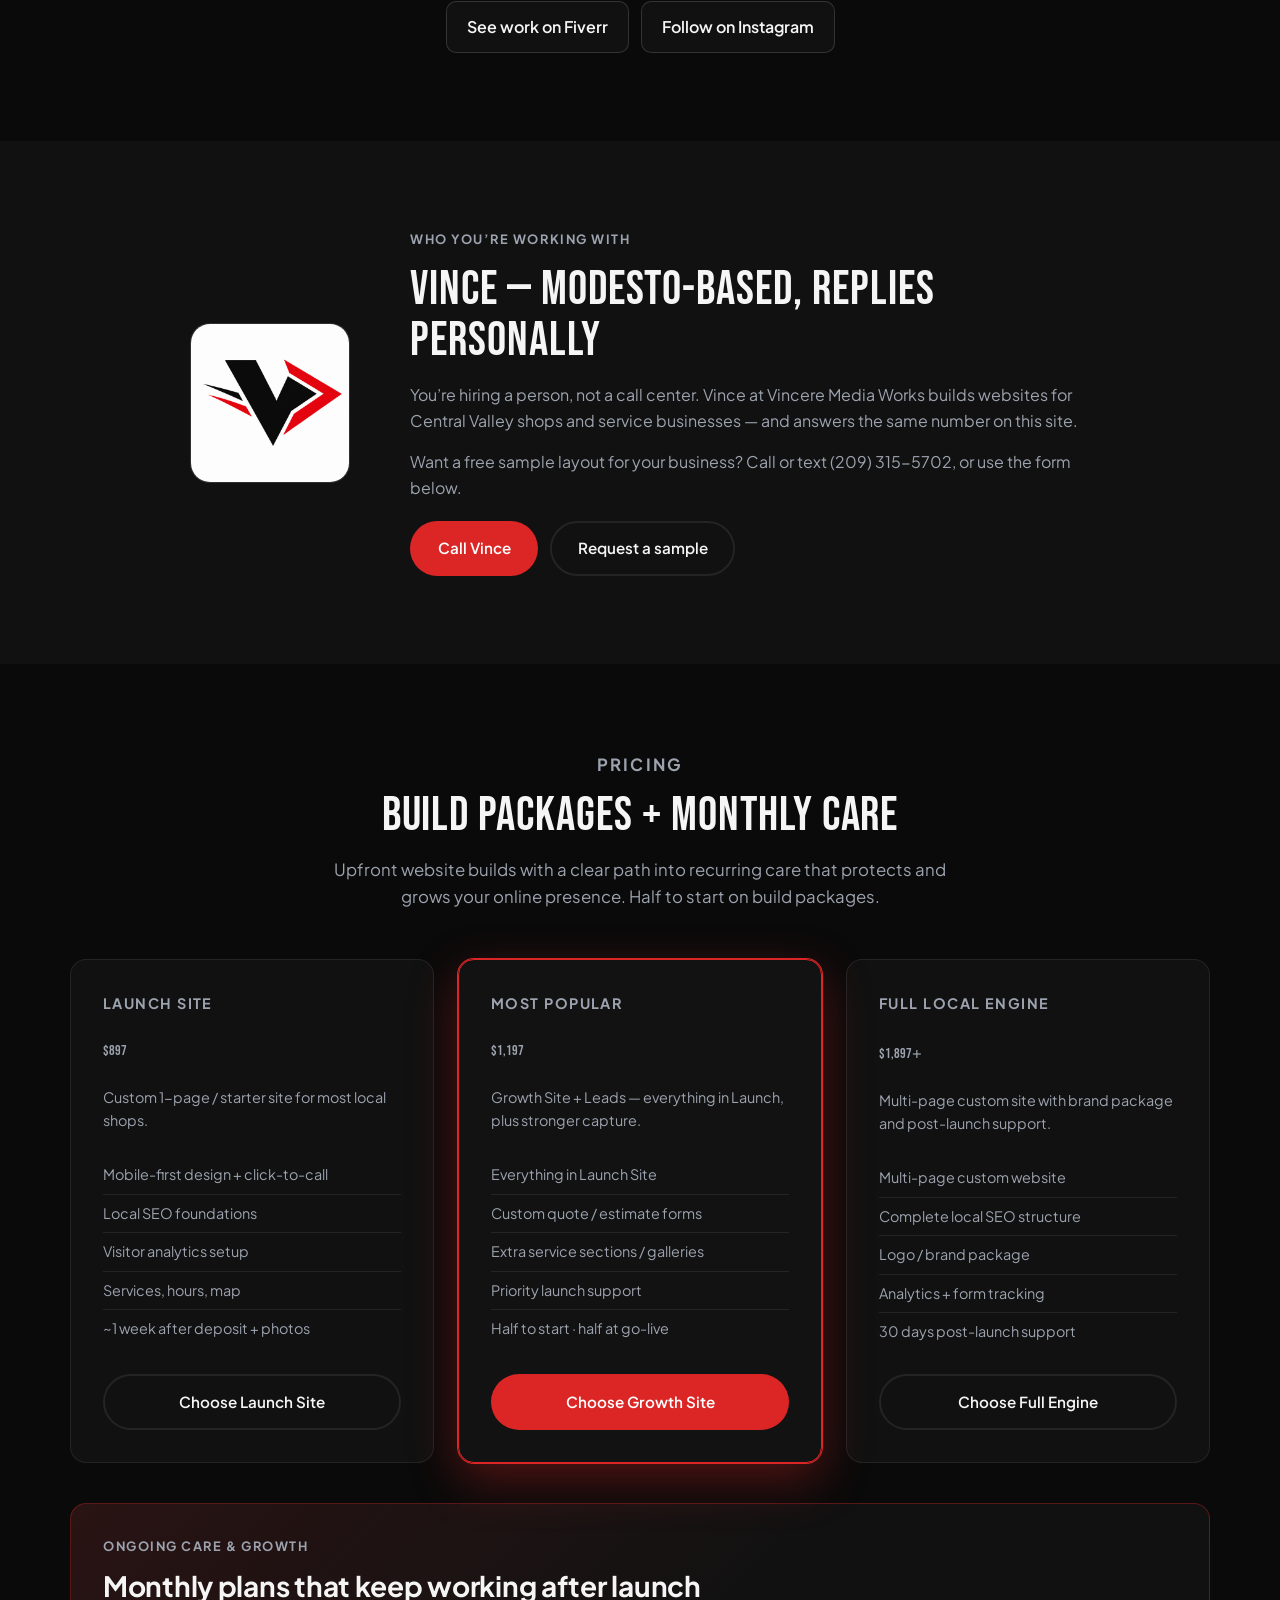
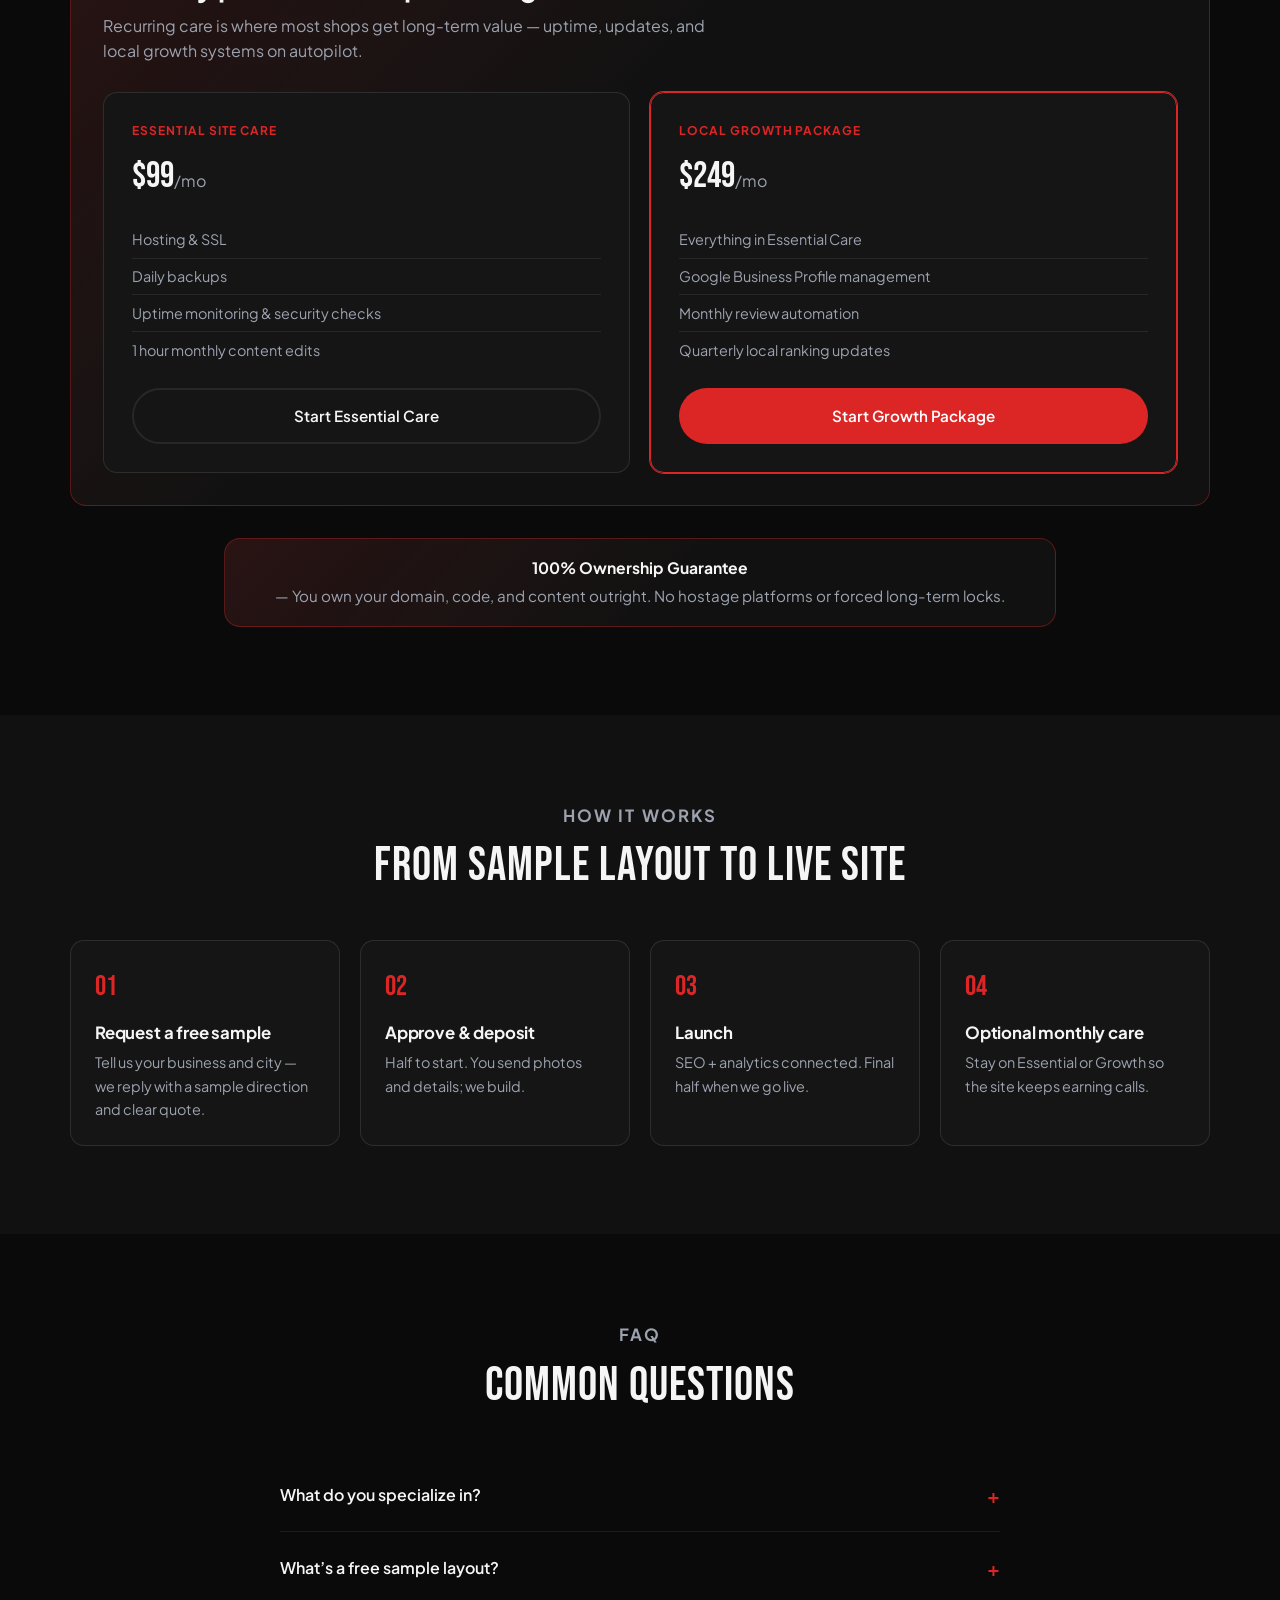
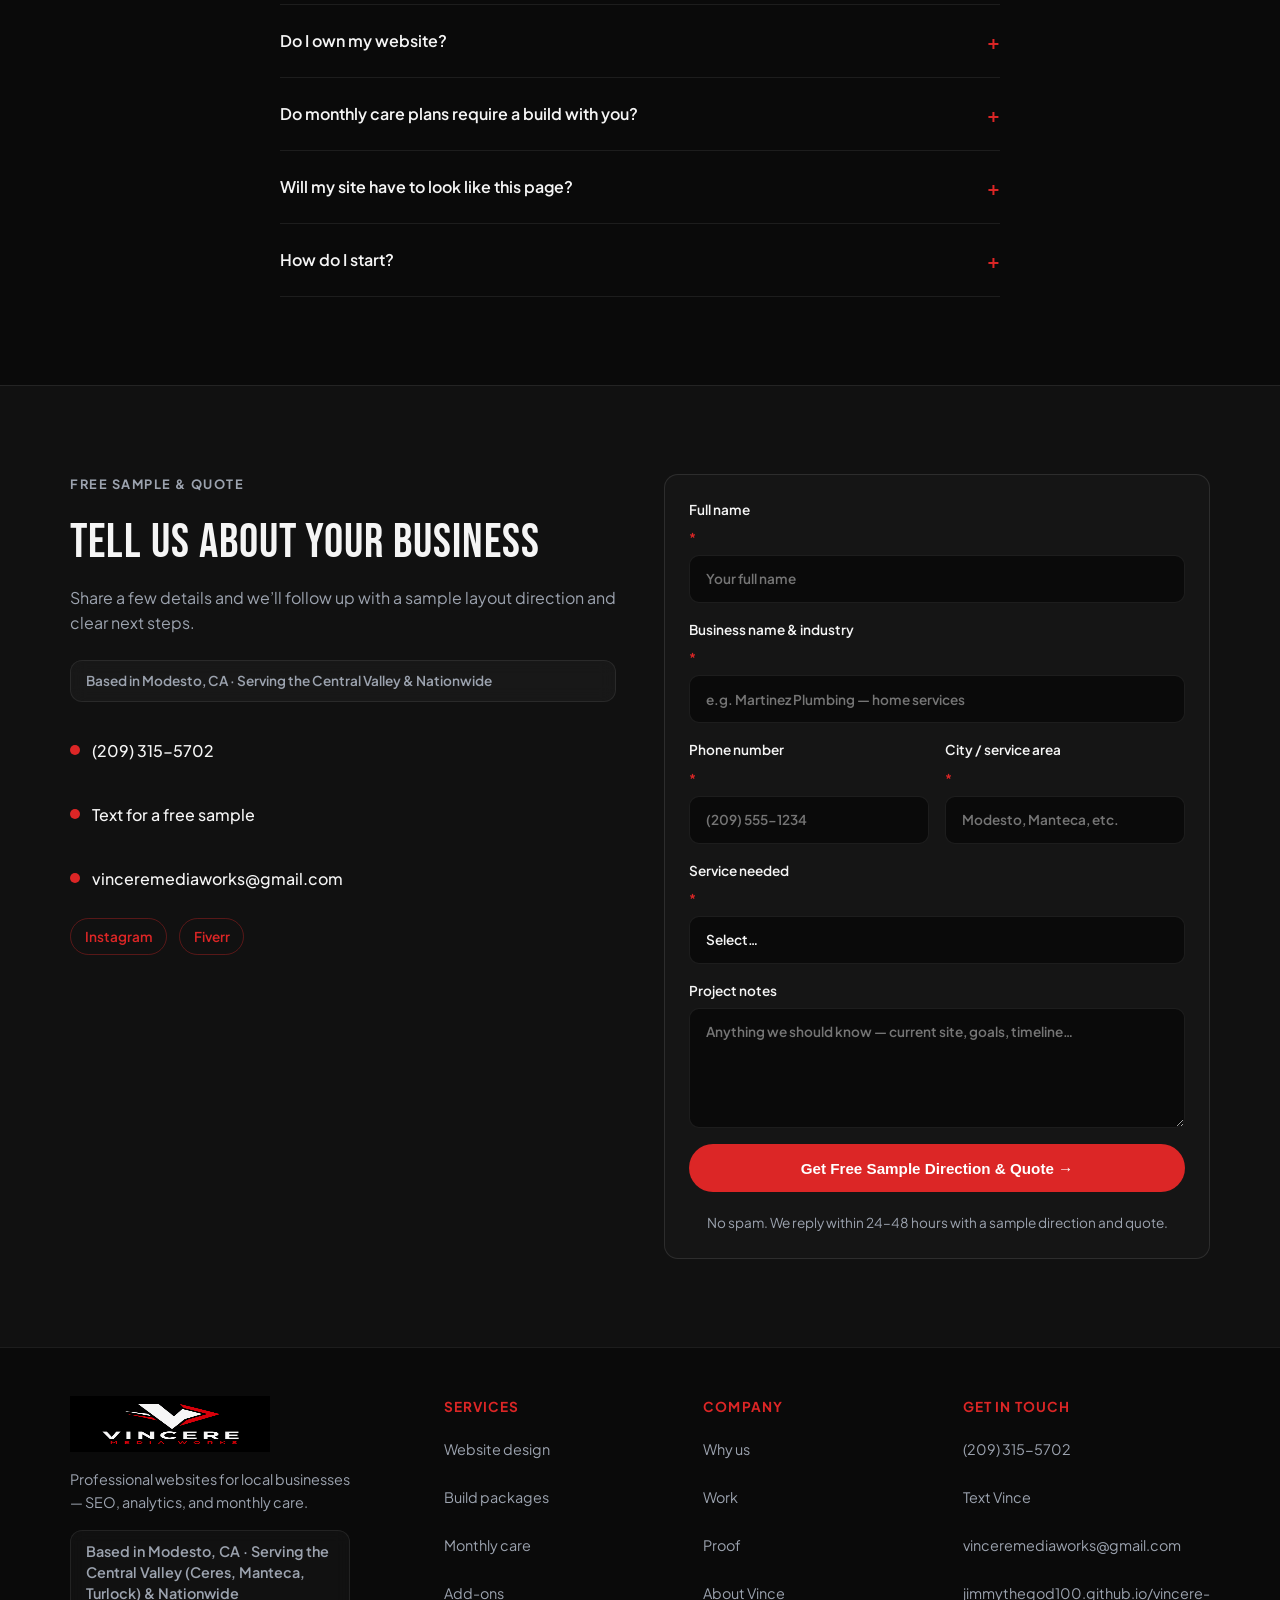
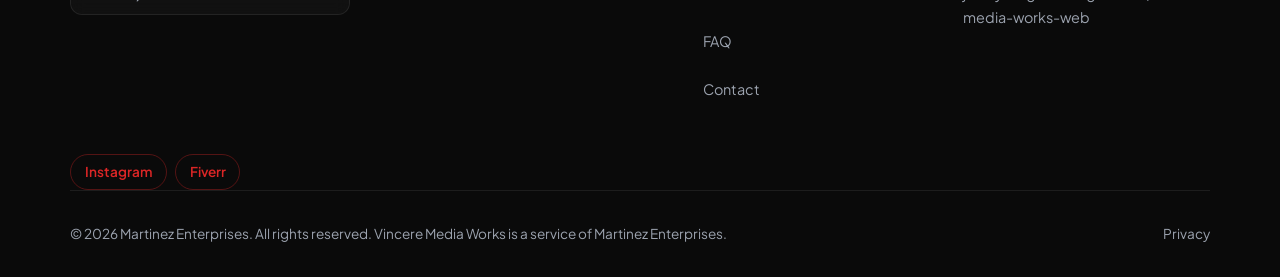
==== commit c281146b: "Add Martinez Enterprises copyright to every page footer. Clarify Vincere Media Works as a service of" ====
--- a/index.html
+++ b/index.html
@@ -1,7 +1,7 @@
 <!DOCTYPE html>
 <html lang="en">
 <head>
-  <!-- build: agency-grade-20260722f -->
+  <!-- build: agency-grade-20260723a -->
   <meta charset="UTF-8">
   <meta name="viewport" content="width=device-width, initial-scale=1.0">
   <meta name="description" content="Vincere Media Works builds professional websites for local businesses — mobile-first design, SEO, visitor analytics, click-to-call, and monthly site care. Launch from $897. Call (209) 315-5702.">
@@ -28,7 +28,7 @@
   <link rel="preconnect" href="https://fonts.googleapis.com">
   <link rel="preconnect" href="https://fonts.gstatic.com" crossorigin>
   <link href="https://fonts.googleapis.com/css2?family=Bebas+Neue&family=Plus+Jakarta+Sans:wght@400;500;600;700&display=swap" rel="stylesheet">
-  <link rel="stylesheet" href="css/style.css?v=20260722f">
+  <link rel="stylesheet" href="css/style.css?v=20260723a">
   <script type="application/ld+json">
   {
     "@context": "https://schema.org",
@@ -645,7 +645,7 @@
       </div>
       <div id="footer-social" hidden aria-label="Social links"></div>
       <div class="footer-bottom">
-        <p>&copy; <span id="year"></span> Vincere Media Works. All rights reserved.</p>
+        <p>&copy; 2026 Martinez Enterprises. All rights reserved. Vincere Media Works is a service of Martinez Enterprises.</p>
         <a href="privacy.html">Privacy</a>
       </div>
     </div>
@@ -656,9 +656,9 @@
     <a href="sms:+12093155702?body=Hi%20Vince%20%E2%80%94%20I%27d%20like%20a%20free%20sample%20layout." class="sticky-cta-text tap-target">Text Vince</a>
   </div>
 
-  <script src="js/site-config.js?v=20260722f"></script>
-  <script src="js/analytics.js?v=20260722f"></script>
-  <script src="js/integrations.js?v=20260722f"></script>
-  <script src="js/main.js?v=20260722f"></script>
+  <script src="js/site-config.js?v=20260723a"></script>
+  <script src="js/analytics.js?v=20260723a"></script>
+  <script src="js/integrations.js?v=20260723a"></script>
+  <script src="js/main.js?v=20260723a"></script>
 </body>
 </html>
--- a/css/style.css
+++ b/css/style.css
@@ -1586,6 +1586,21 @@
   color: var(--text-muted);
 }
 
+.legal-footer {
+  width: 100%;
+  max-width: 720px;
+  margin: 2rem auto 0;
+  padding: 1.25rem 1.25rem 2rem;
+  text-align: center;
+  font-size: 0.8rem;
+  line-height: 1.5;
+  color: var(--text-muted);
+}
+
+.legal-footer p {
+  margin: 0;
+}
+
 @media (max-width: 480px) {
   .confirmation-actions {
     flex-direction: column;
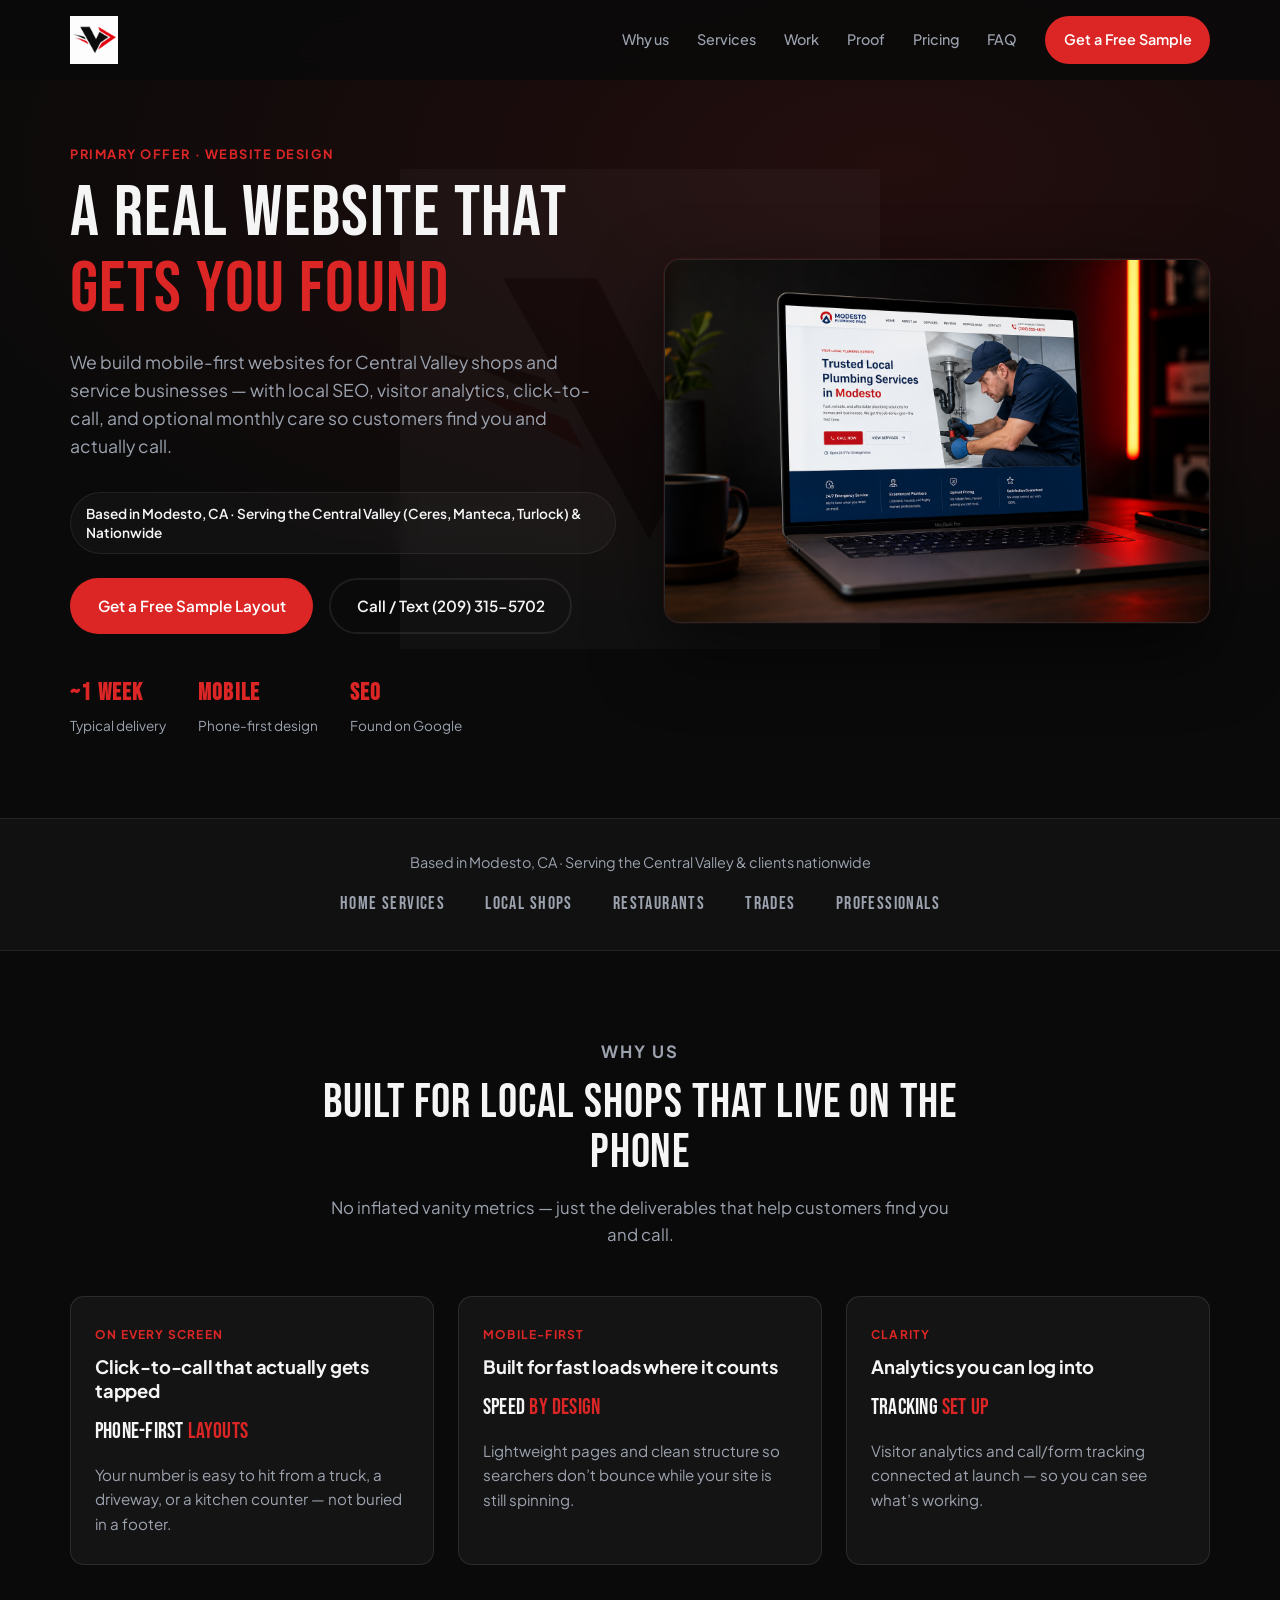
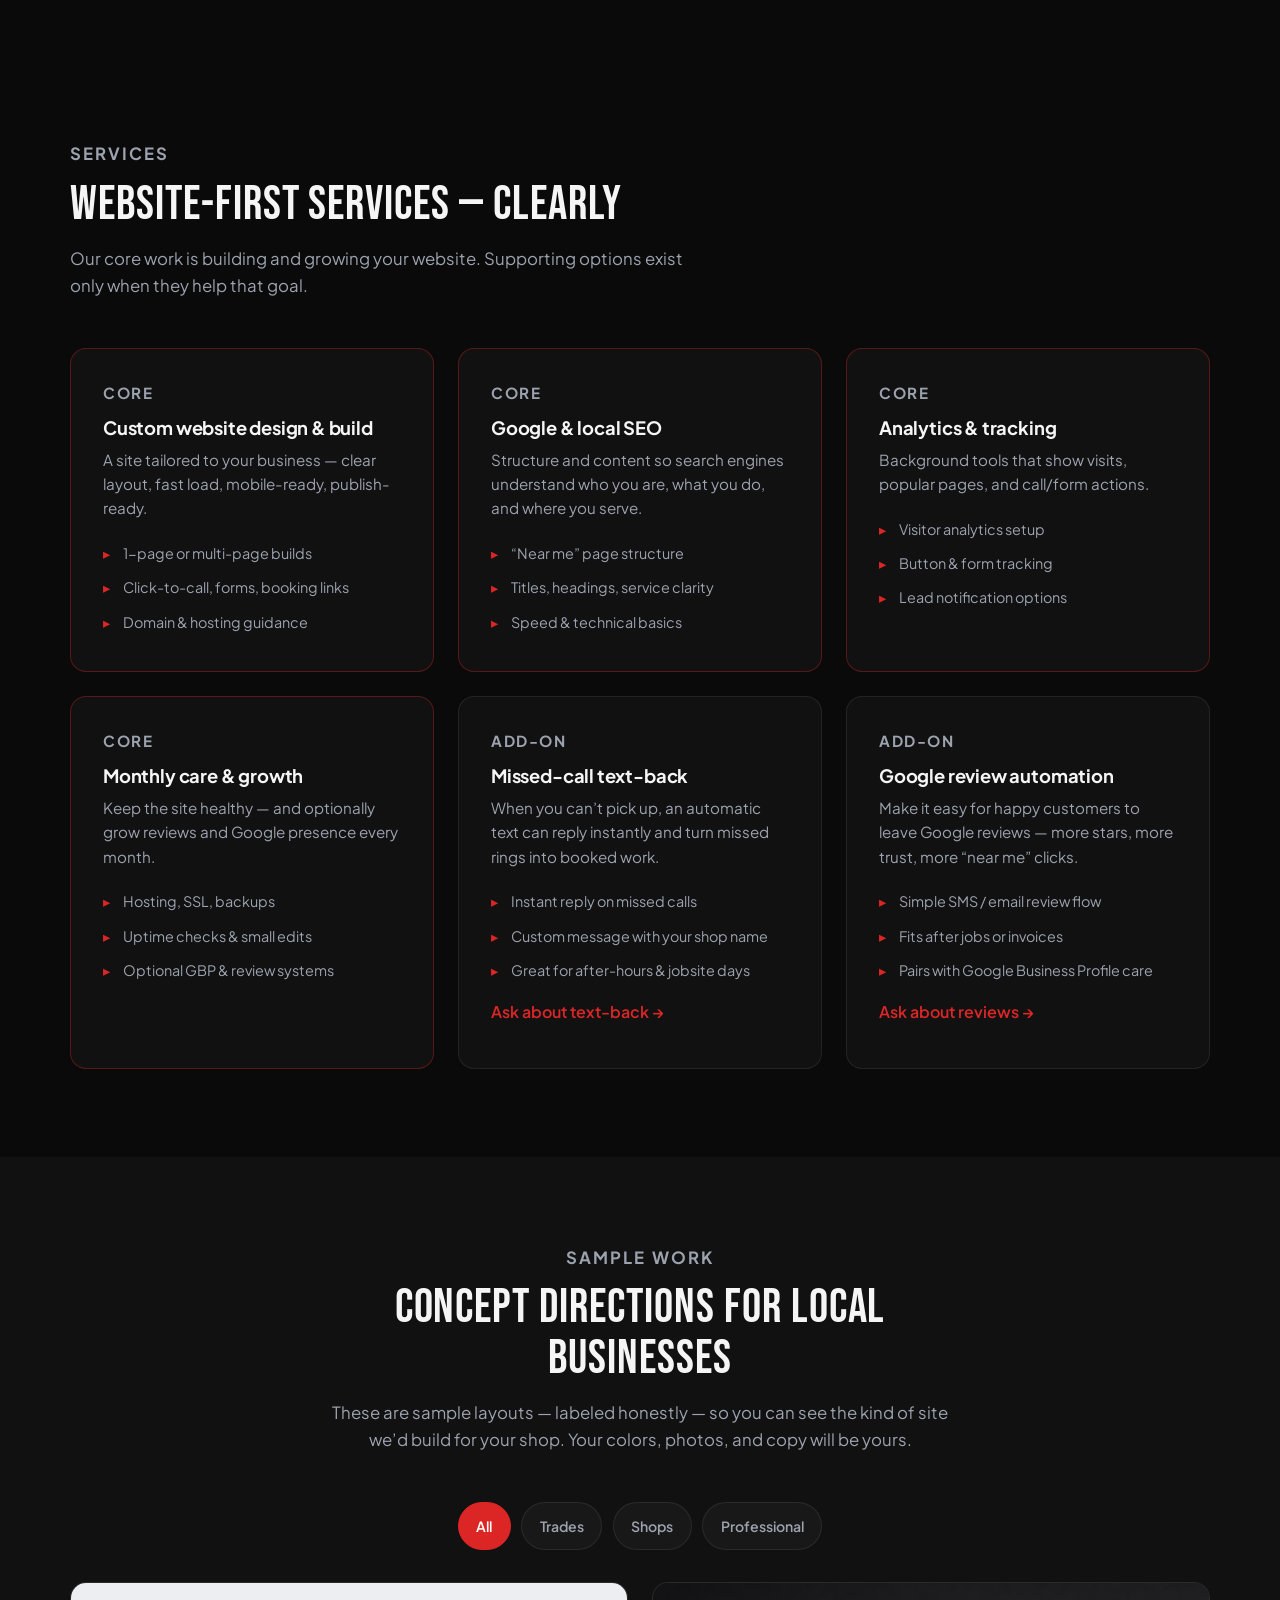
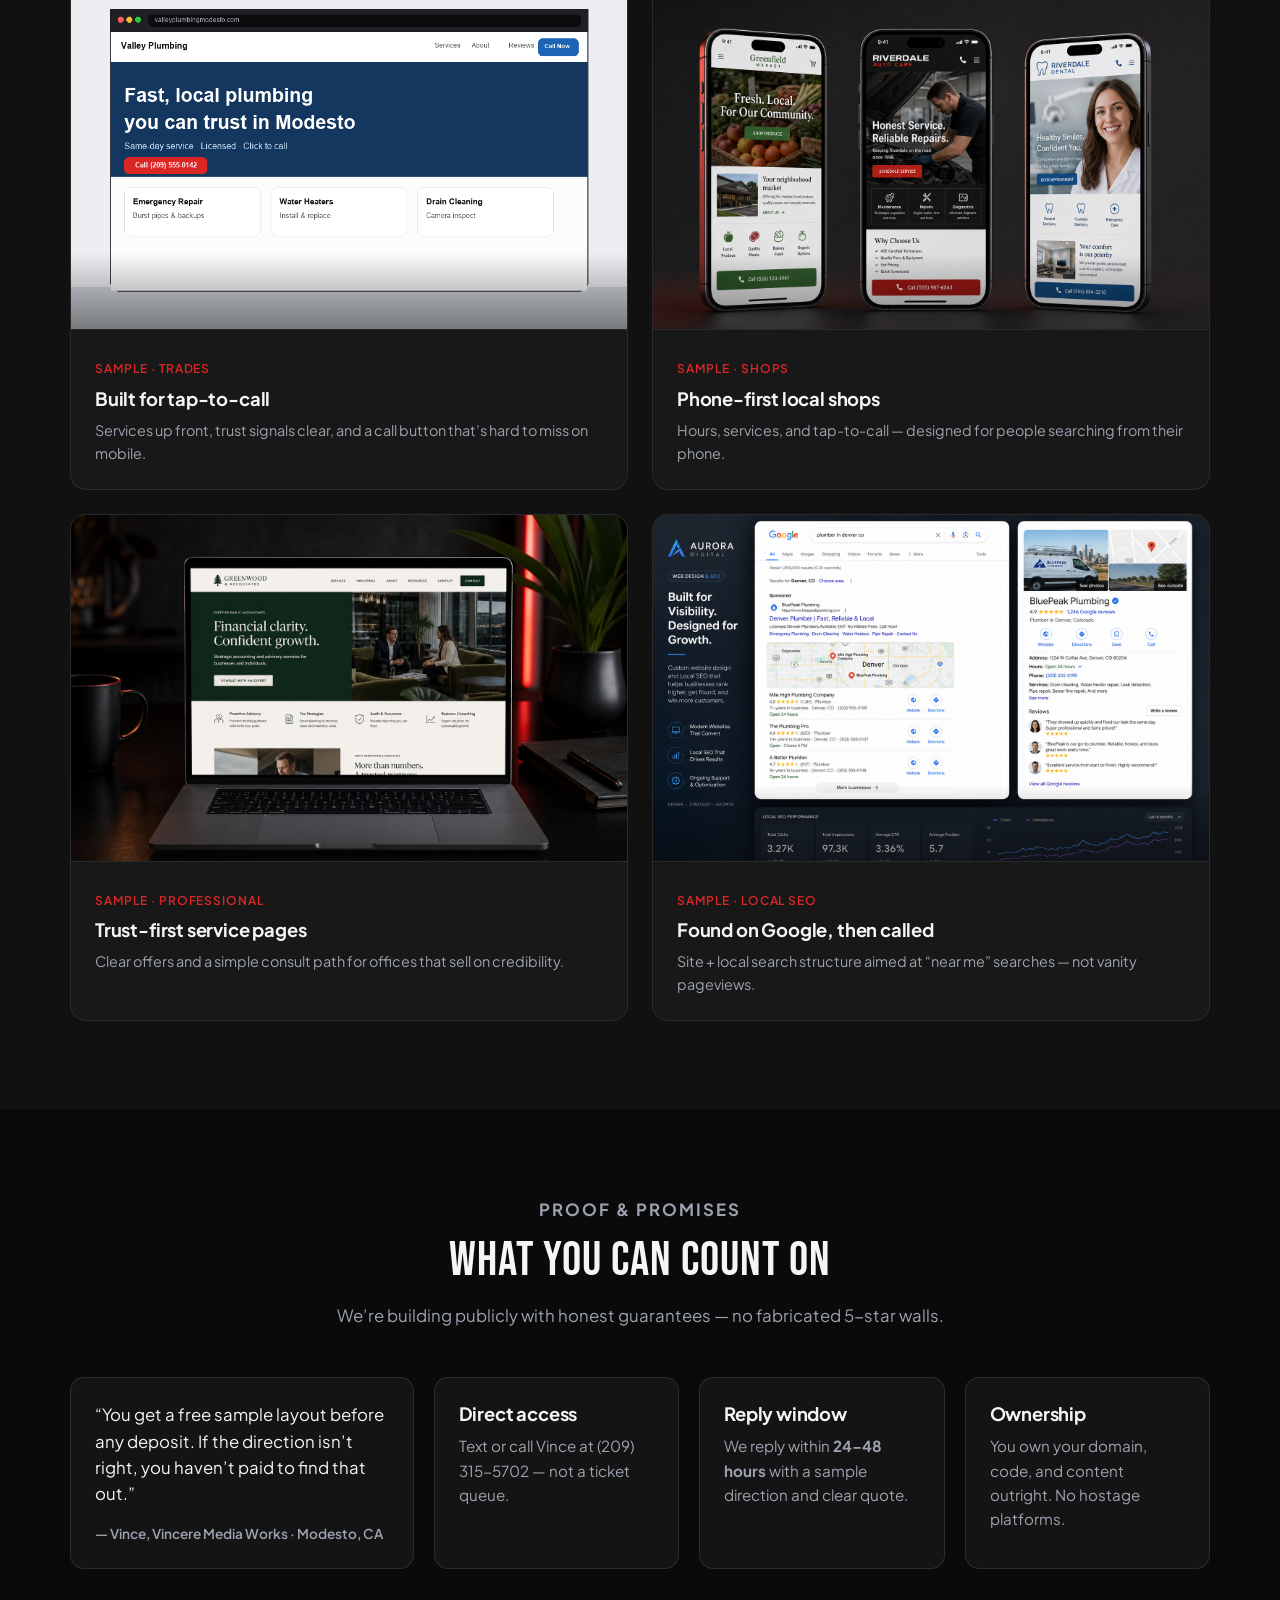
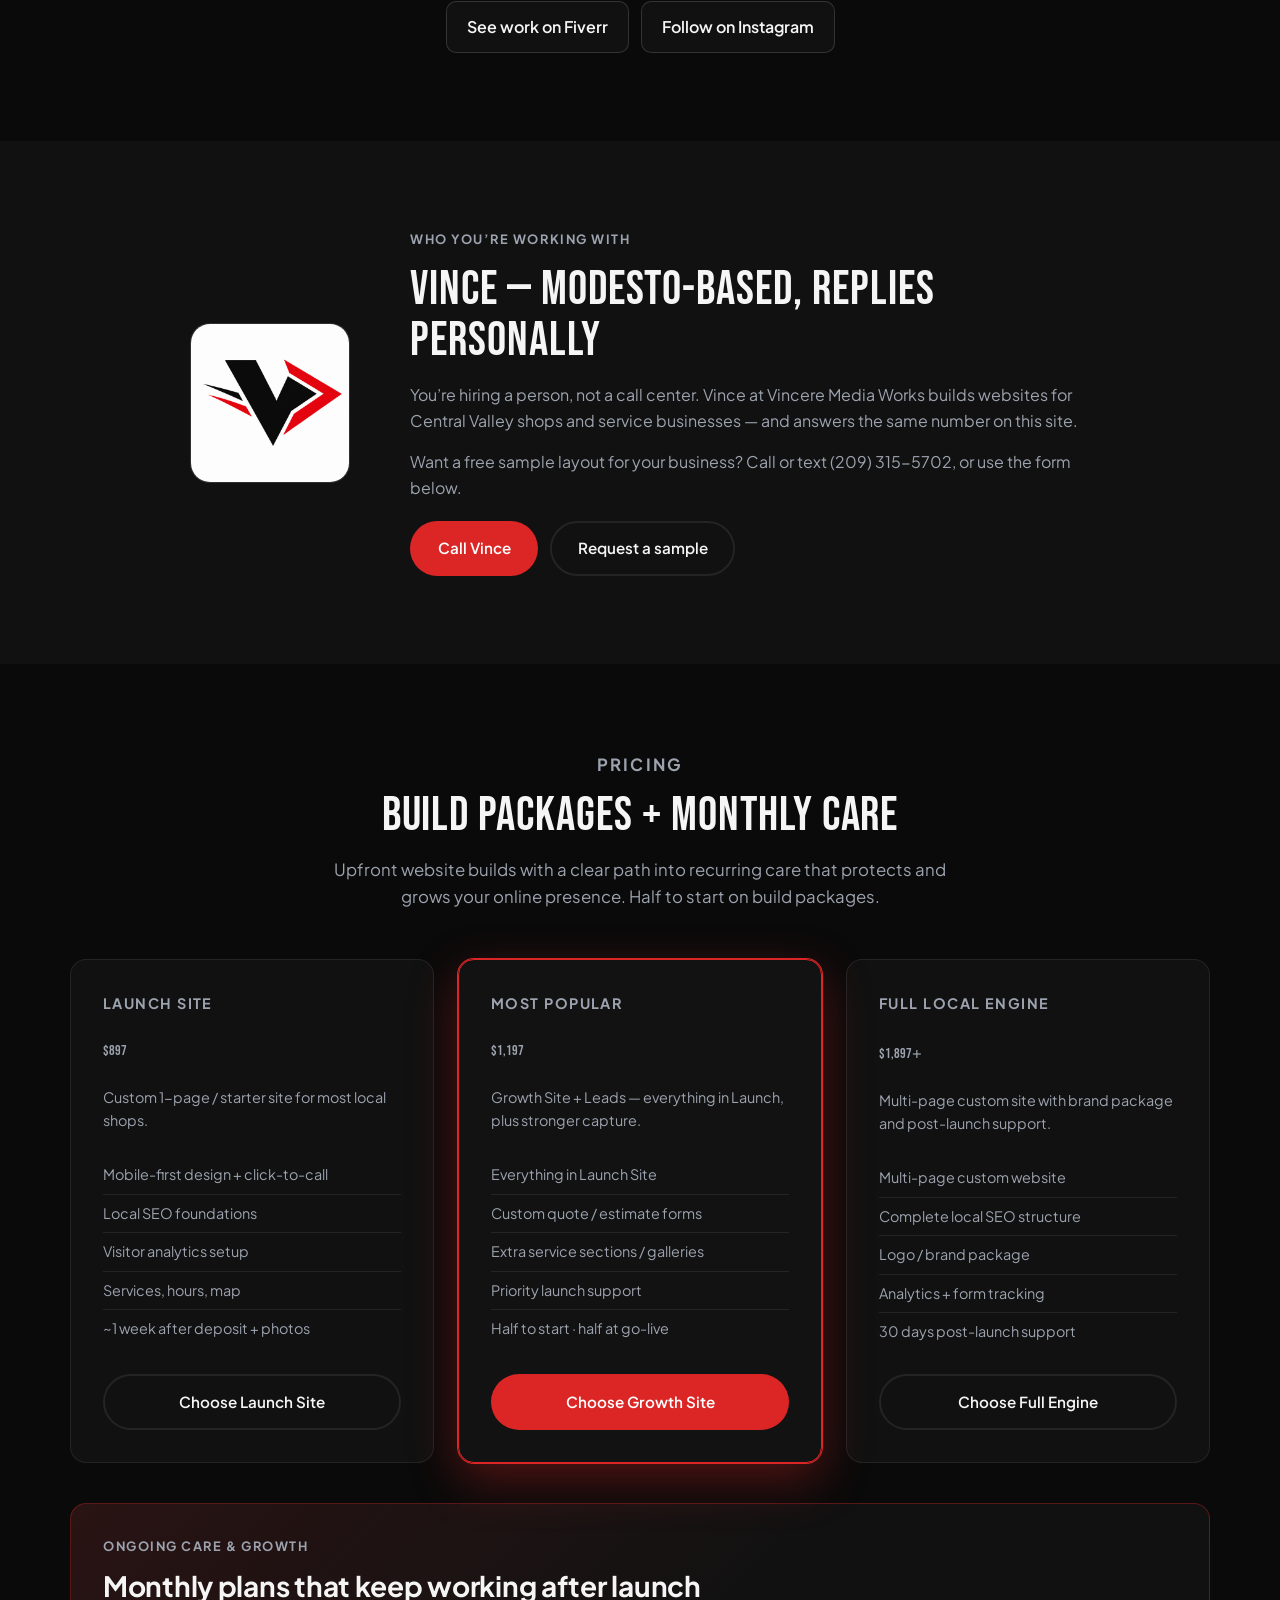
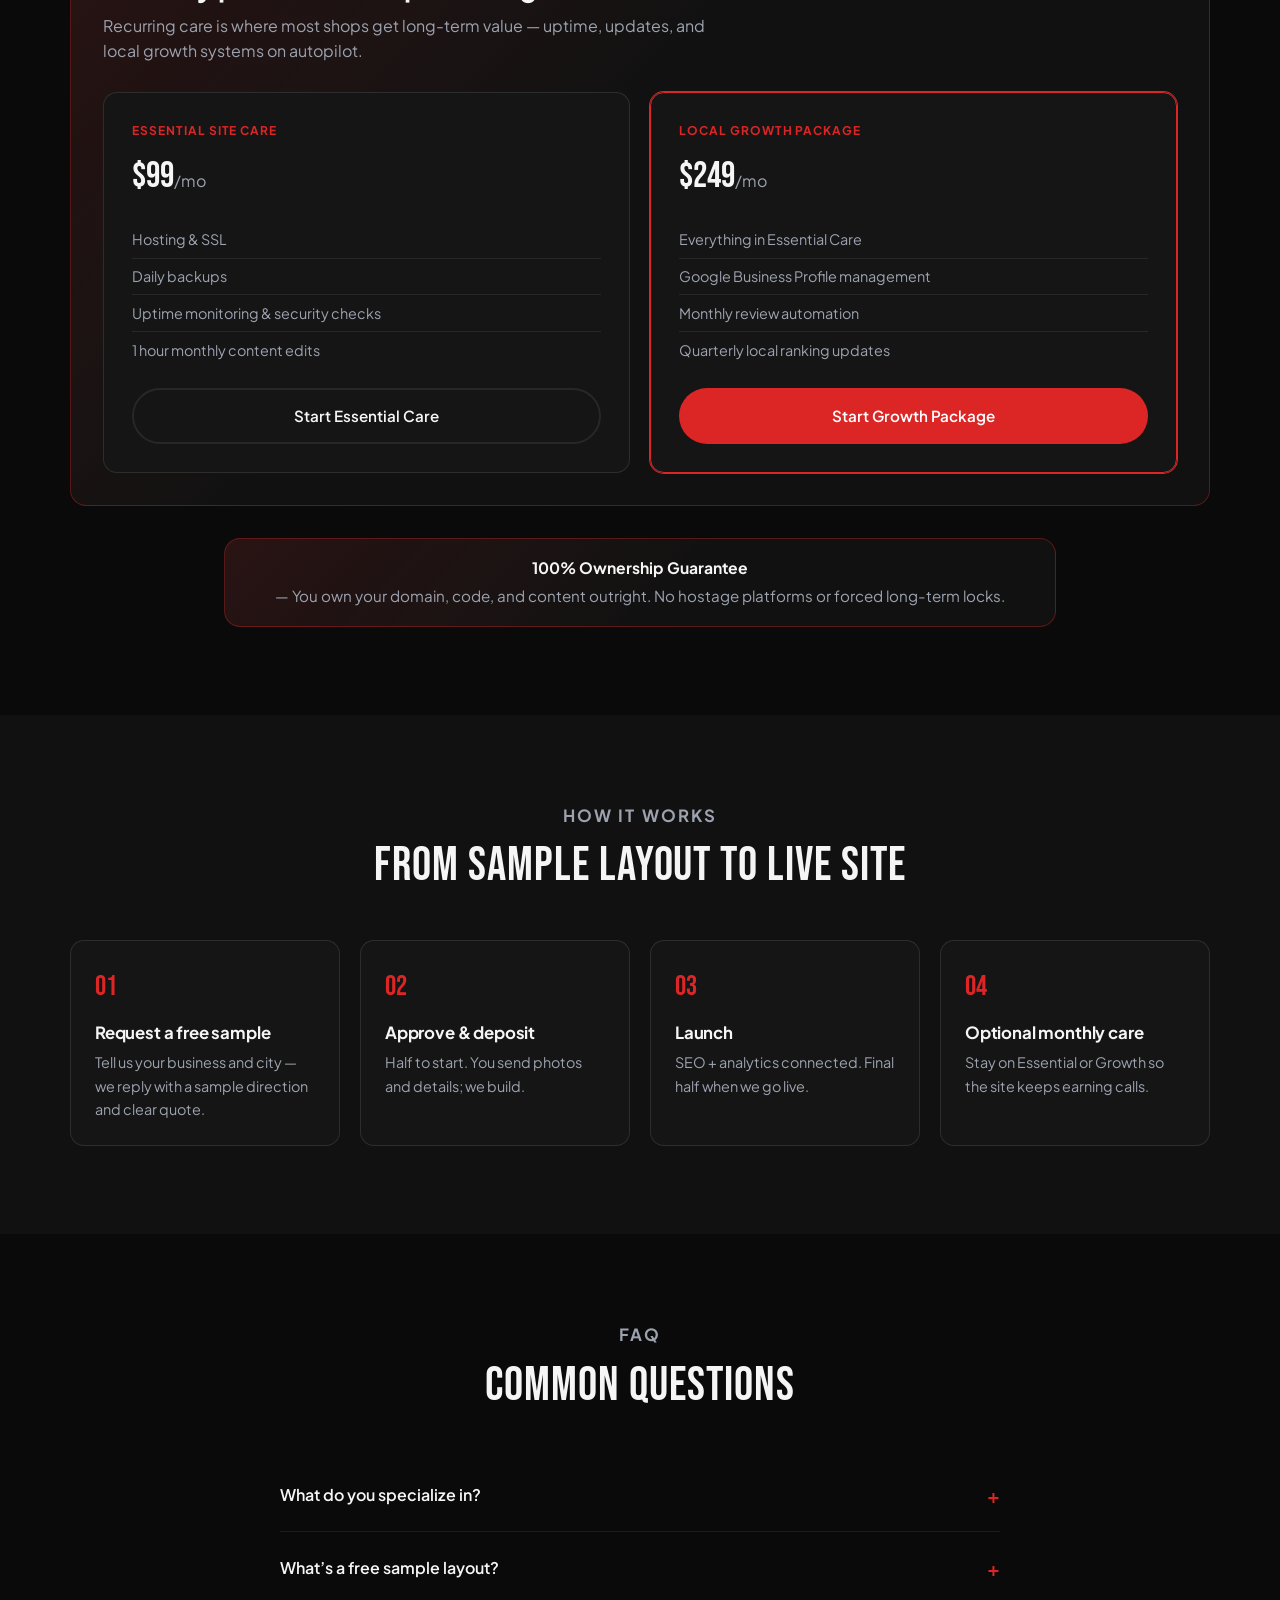
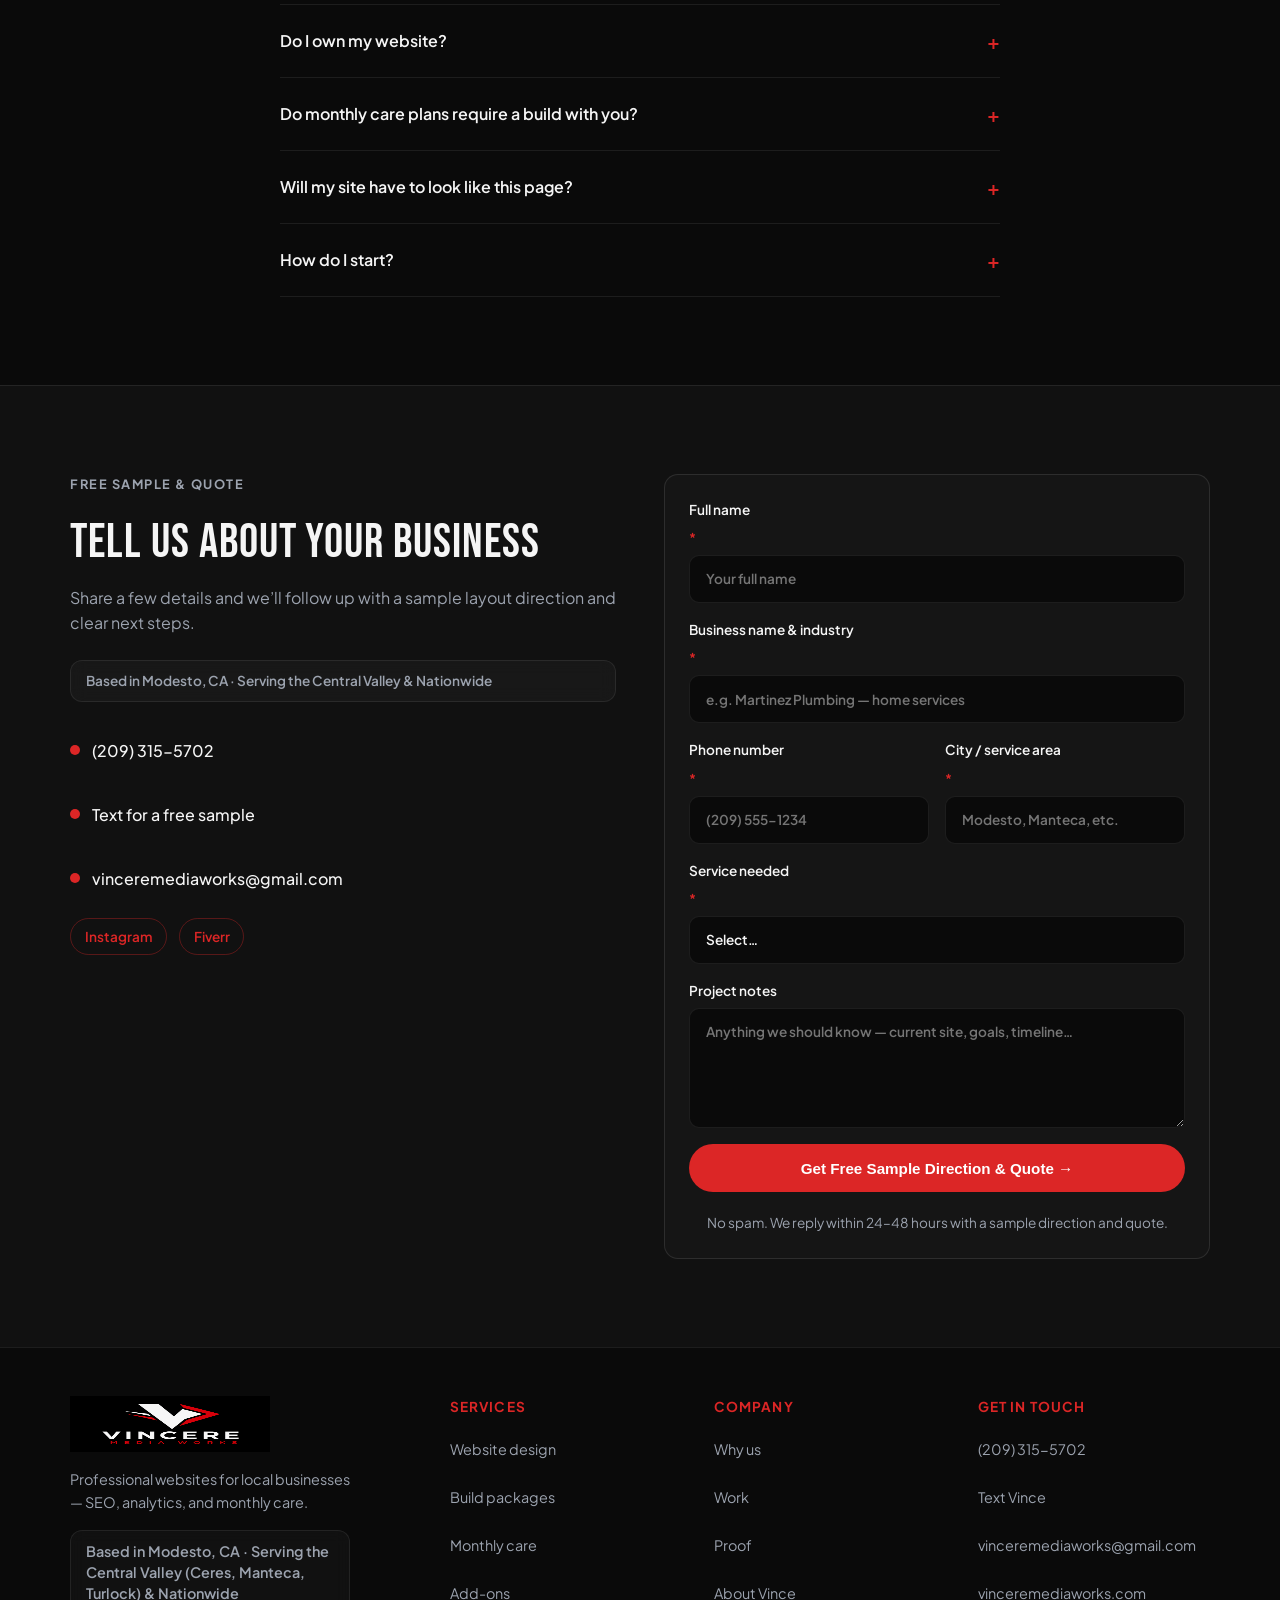
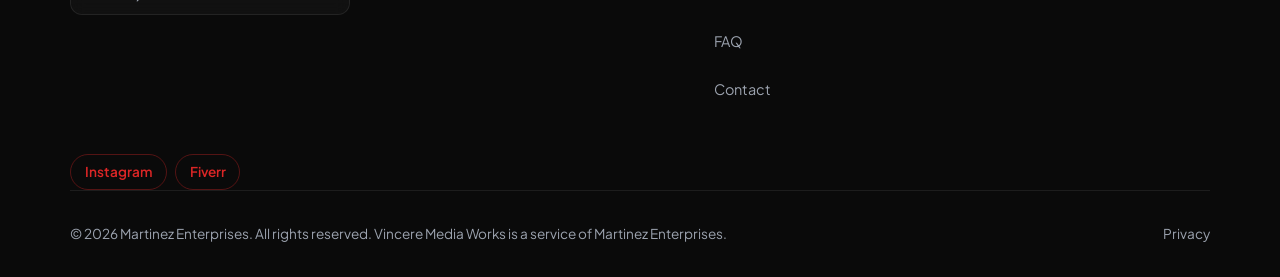
==== commit b76305f5: "Prepare custom domain: CNAME file, canonical URLs, audit doc DNS still NXDOMAIN globally; repo ready" ====
--- a/index.html
+++ b/index.html
@@ -11,19 +11,19 @@
   <meta name="geo.placename" content="Modesto, California">
   <link rel="icon" href="images/icon.png" type="image/png">
   <link rel="apple-touch-icon" href="images/icon.png">
-  <link rel="canonical" href="https://jimmythegod100.github.io/vincere-media-works-web/">
+  <link rel="canonical" href="https://vinceremediaworks.com/">
   <meta property="og:type" content="website">
   <meta property="og:site_name" content="Vincere Media Works">
   <meta property="og:title" content="Vincere Media Works — Websites That Get You Found">
   <meta property="og:description" content="Custom websites for local shops. SEO, analytics, missed-call text-back, and monthly care. Launch packages from $897. Based in Modesto, CA.">
-  <meta property="og:url" content="https://jimmythegod100.github.io/vincere-media-works-web/">
-  <meta property="og:image" content="https://jimmythegod100.github.io/vincere-media-works-web/images/og-image.png">
+  <meta property="og:url" content="https://vinceremediaworks.com/">
+  <meta property="og:image" content="https://vinceremediaworks.com/images/og-image.png">
   <meta property="og:image:width" content="1200">
   <meta property="og:image:height" content="630">
   <meta name="twitter:card" content="summary_large_image">
   <meta name="twitter:title" content="Vincere Media Works — Website Design">
   <meta name="twitter:description" content="Websites that get local businesses found and called. SEO, analytics, and monthly care.">
-  <meta name="twitter:image" content="https://jimmythegod100.github.io/vincere-media-works-web/images/og-image.png">
+  <meta name="twitter:image" content="https://vinceremediaworks.com/images/og-image.png">
   <title>Vincere Media Works — Website Design, SEO &amp; Local Growth</title>
   <link rel="preconnect" href="https://fonts.googleapis.com">
   <link rel="preconnect" href="https://fonts.gstatic.com" crossorigin>
@@ -34,9 +34,9 @@
     "@context": "https://schema.org",
     "@type": "LocalBusiness",
     "name": "Vincere Media Works",
-    "url": "https://jimmythegod100.github.io/vincere-media-works-web/",
-    "logo": "https://jimmythegod100.github.io/vincere-media-works-web/images/logo-light.png",
-    "image": "https://jimmythegod100.github.io/vincere-media-works-web/images/og-image.png",
+    "url": "https://vinceremediaworks.com/",
+    "logo": "https://vinceremediaworks.com/images/logo-light.png",
+    "image": "https://vinceremediaworks.com/images/og-image.png",
     "description": "Professional website design for local businesses — custom sites, local SEO, visitor analytics, missed-call text-back, review automation, and monthly website care.",
     "email": "vinceremediaworks@gmail.com",
     "telephone": "+1-209-315-5702",
@@ -640,7 +640,7 @@
           <a class="tap-target" href="tel:+12093155702">(209) 315-5702</a>
           <a class="tap-target" id="footer-sms" href="sms:+12093155702">Text Vince</a>
           <a class="tap-target" id="footer-email" href="mailto:vinceremediaworks@gmail.com">vinceremediaworks@gmail.com</a>
-          <a class="tap-target" href="https://jimmythegod100.github.io/vincere-media-works-web/">jimmythegod100.github.io/vincere-media-works-web</a>
+          <a class="tap-target" href="https://vinceremediaworks.com/">vinceremediaworks.com</a>
         </div>
       </div>
       <div id="footer-social" hidden aria-label="Social links"></div>
